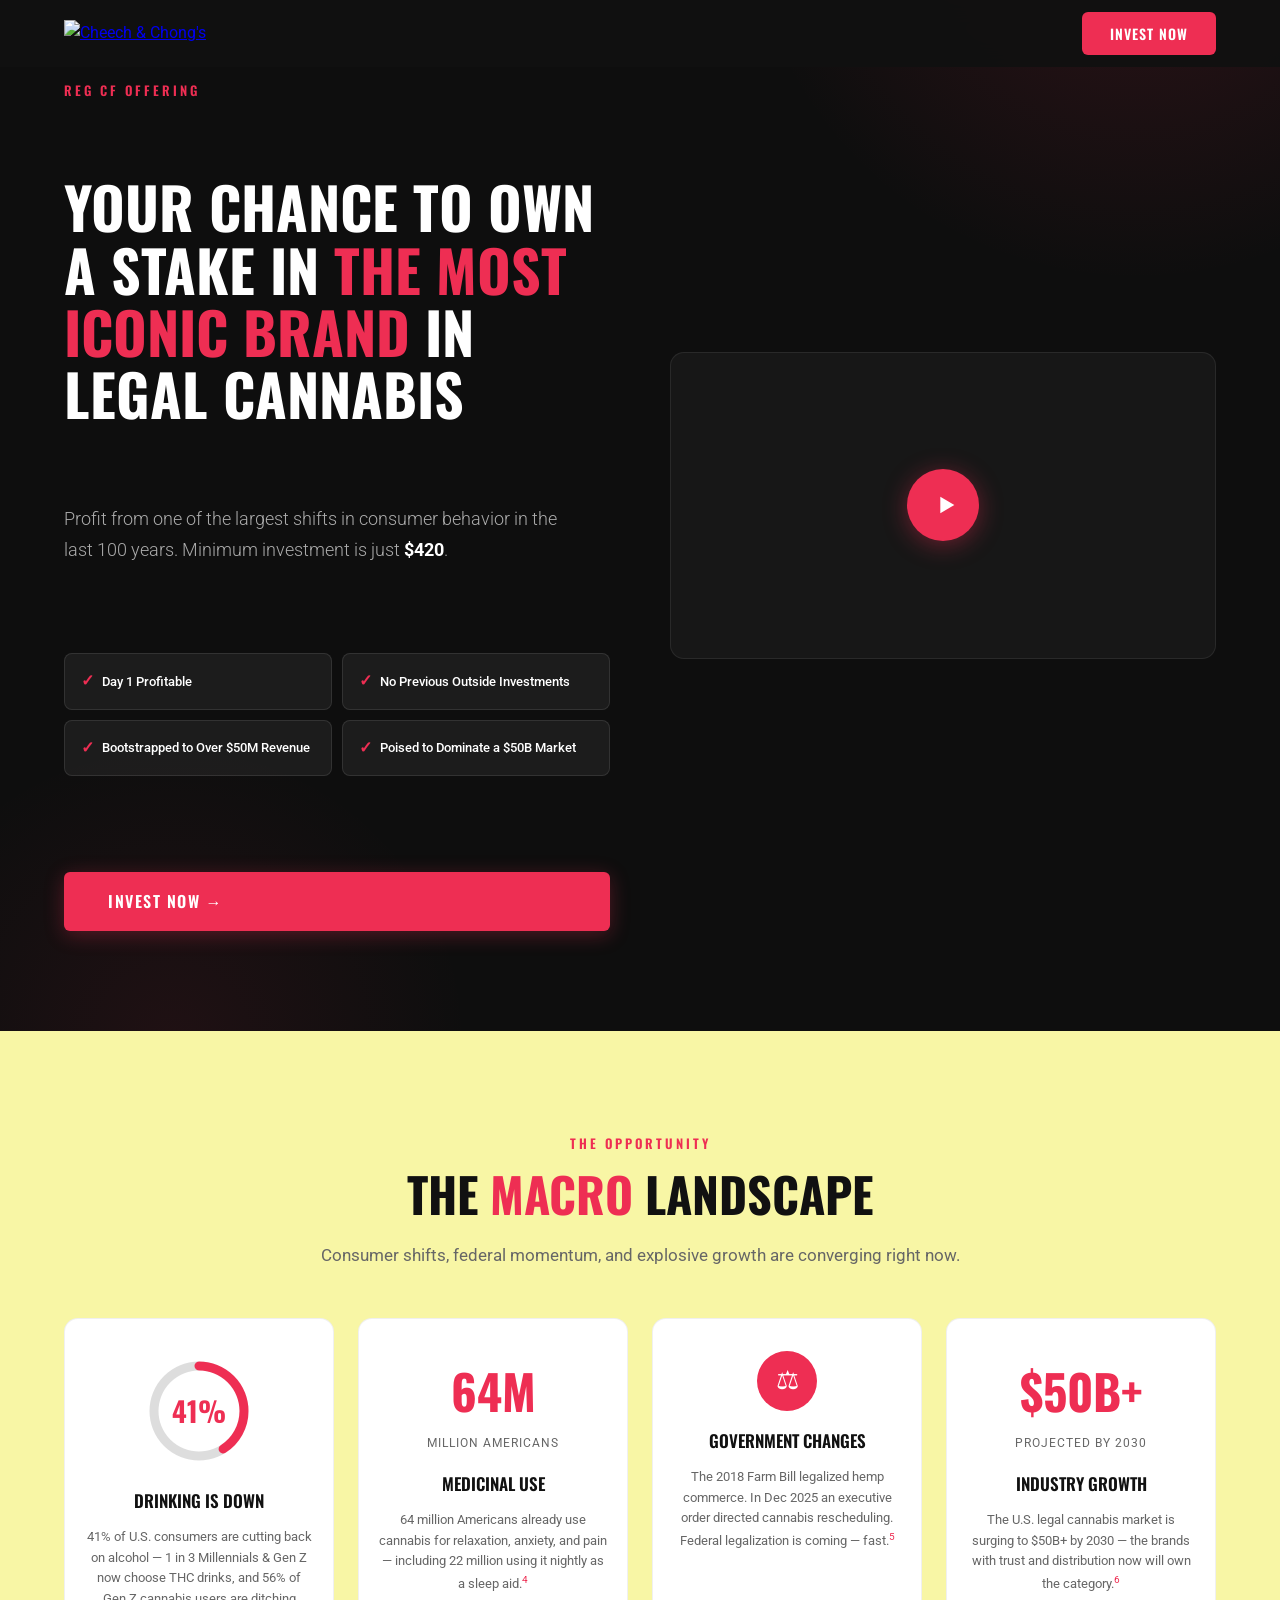
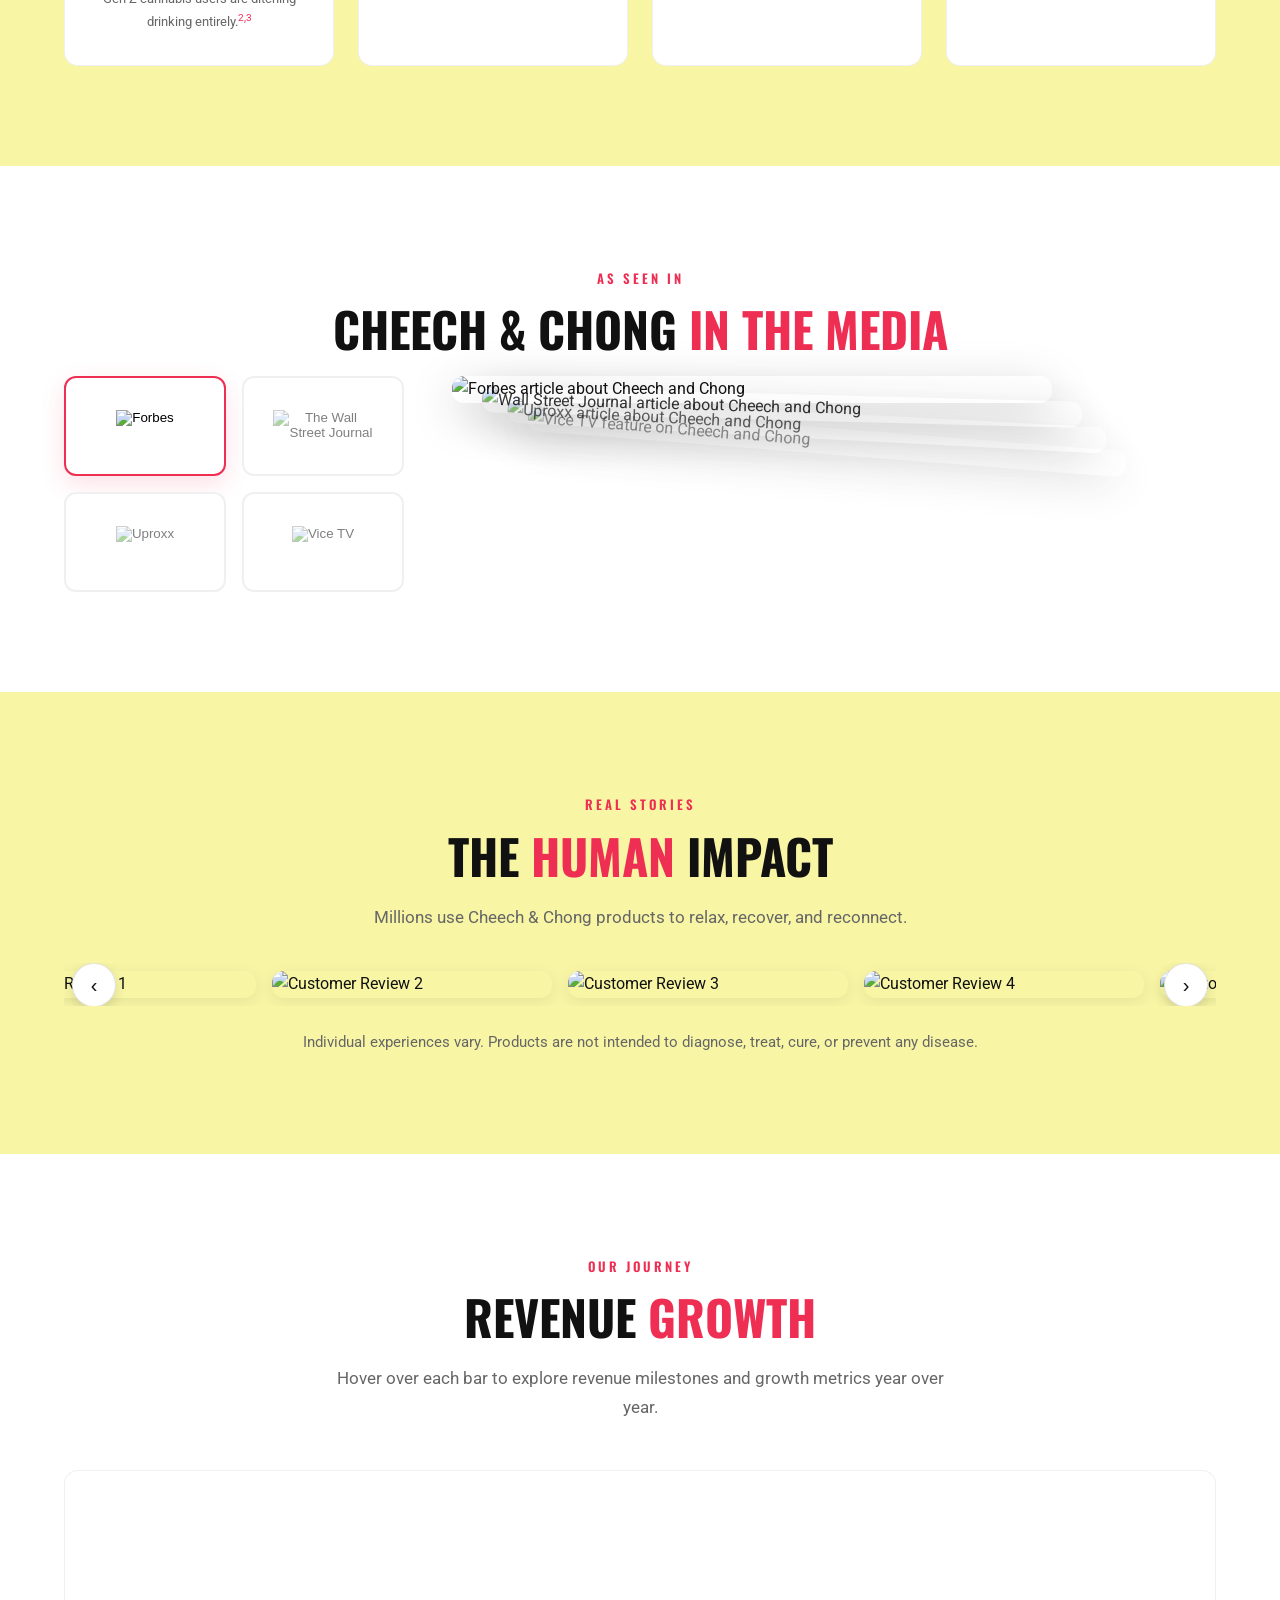
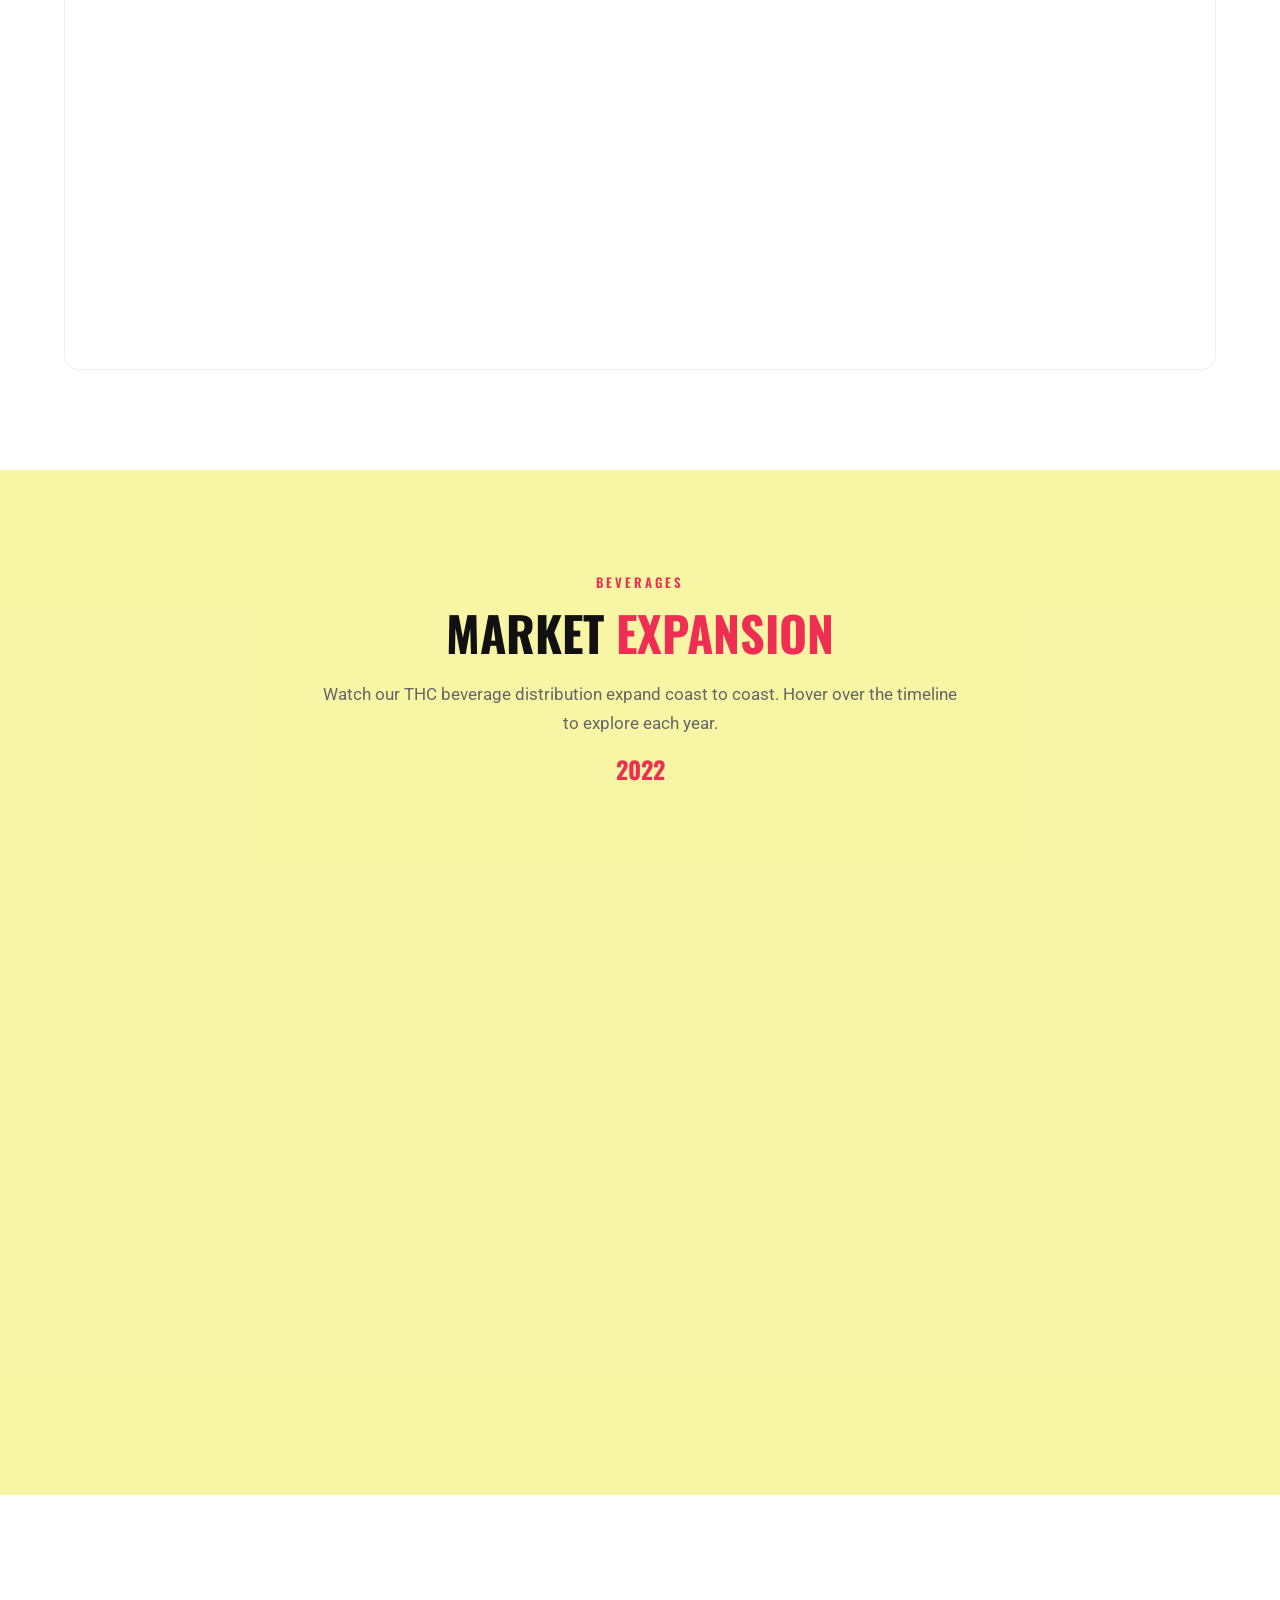
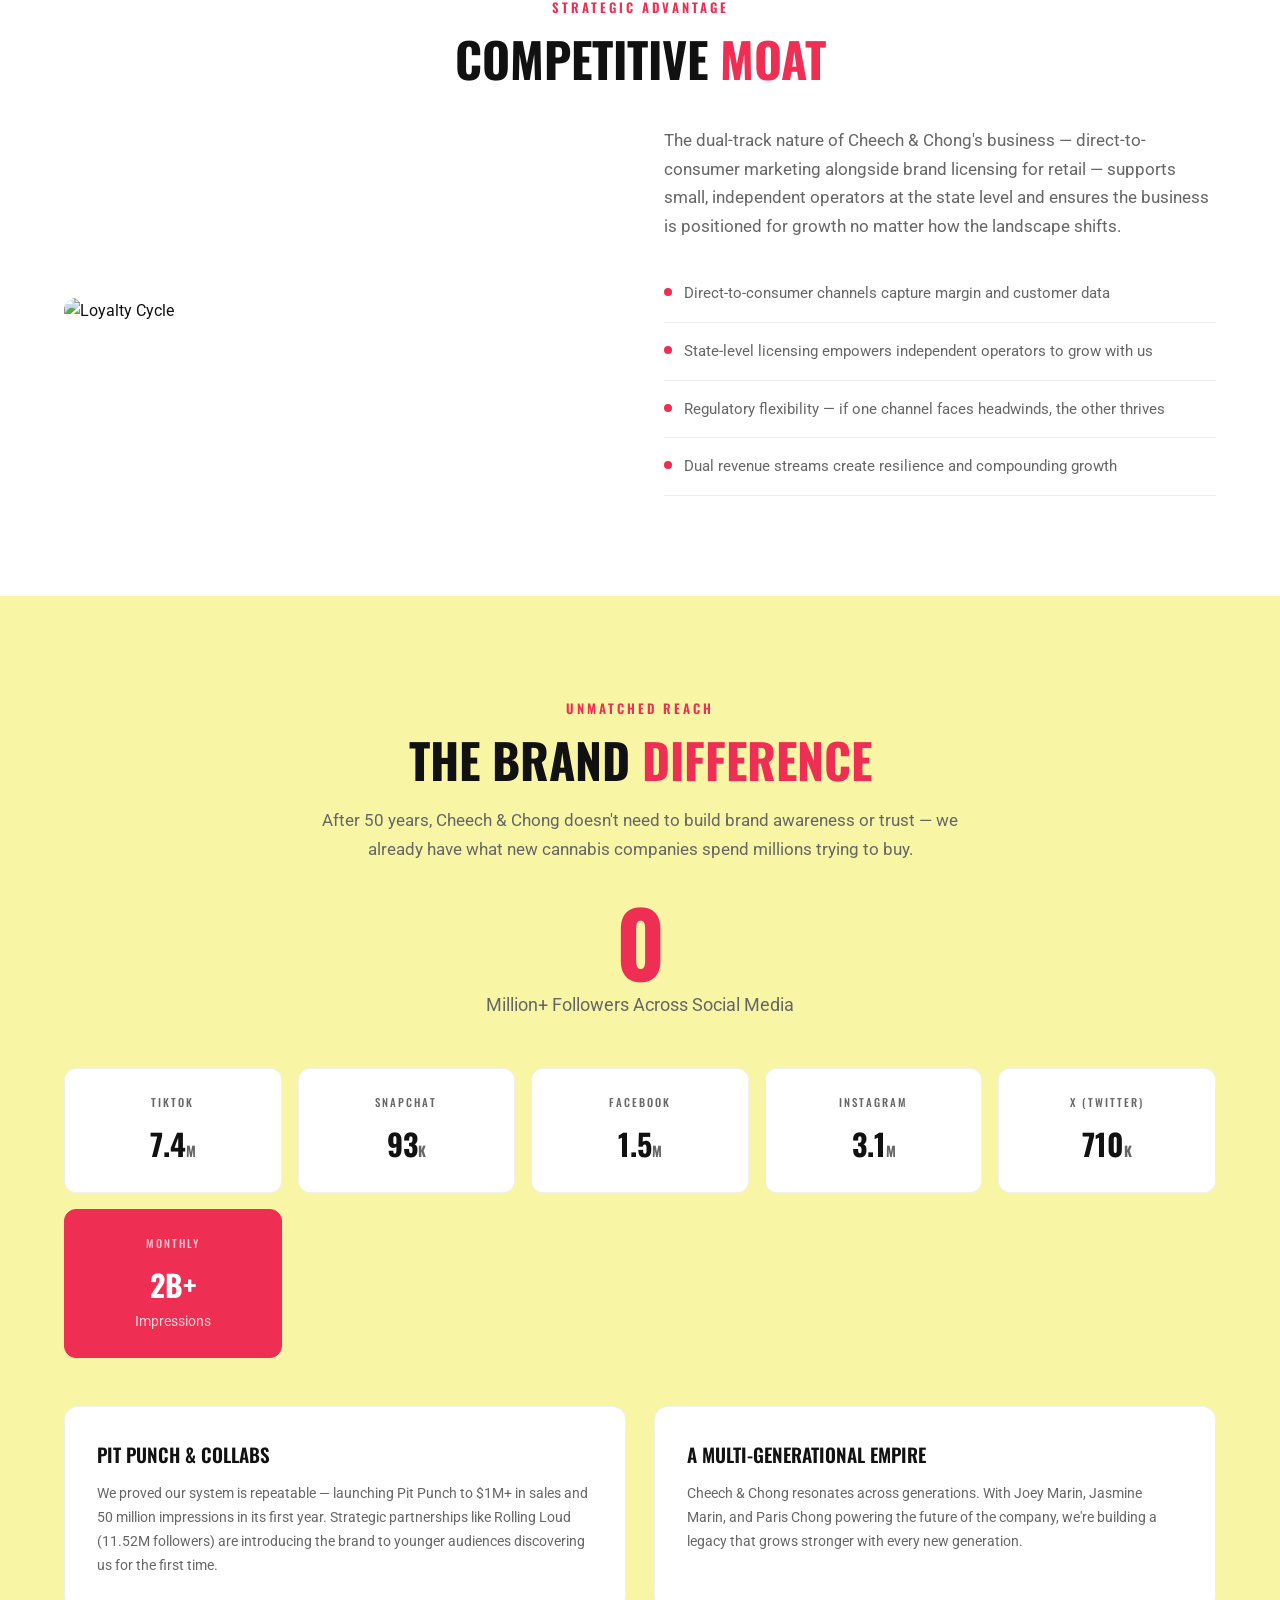
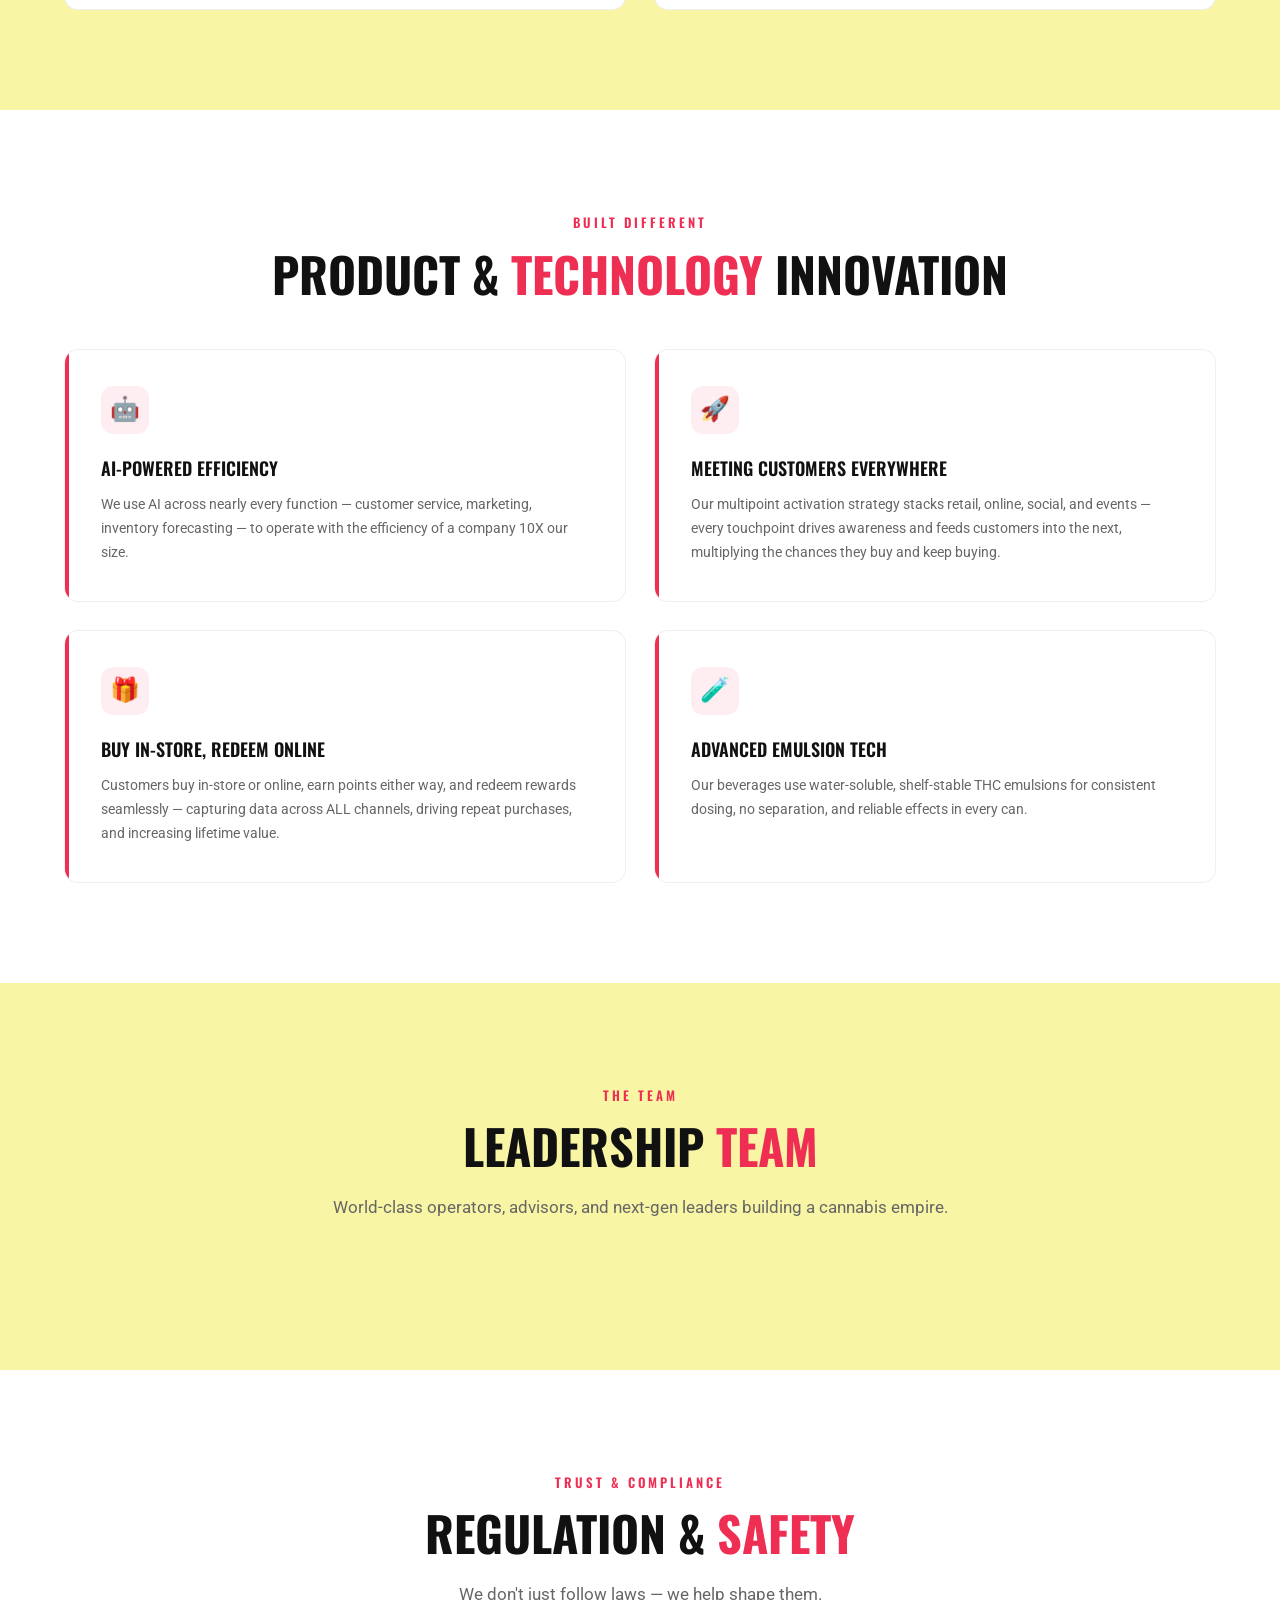
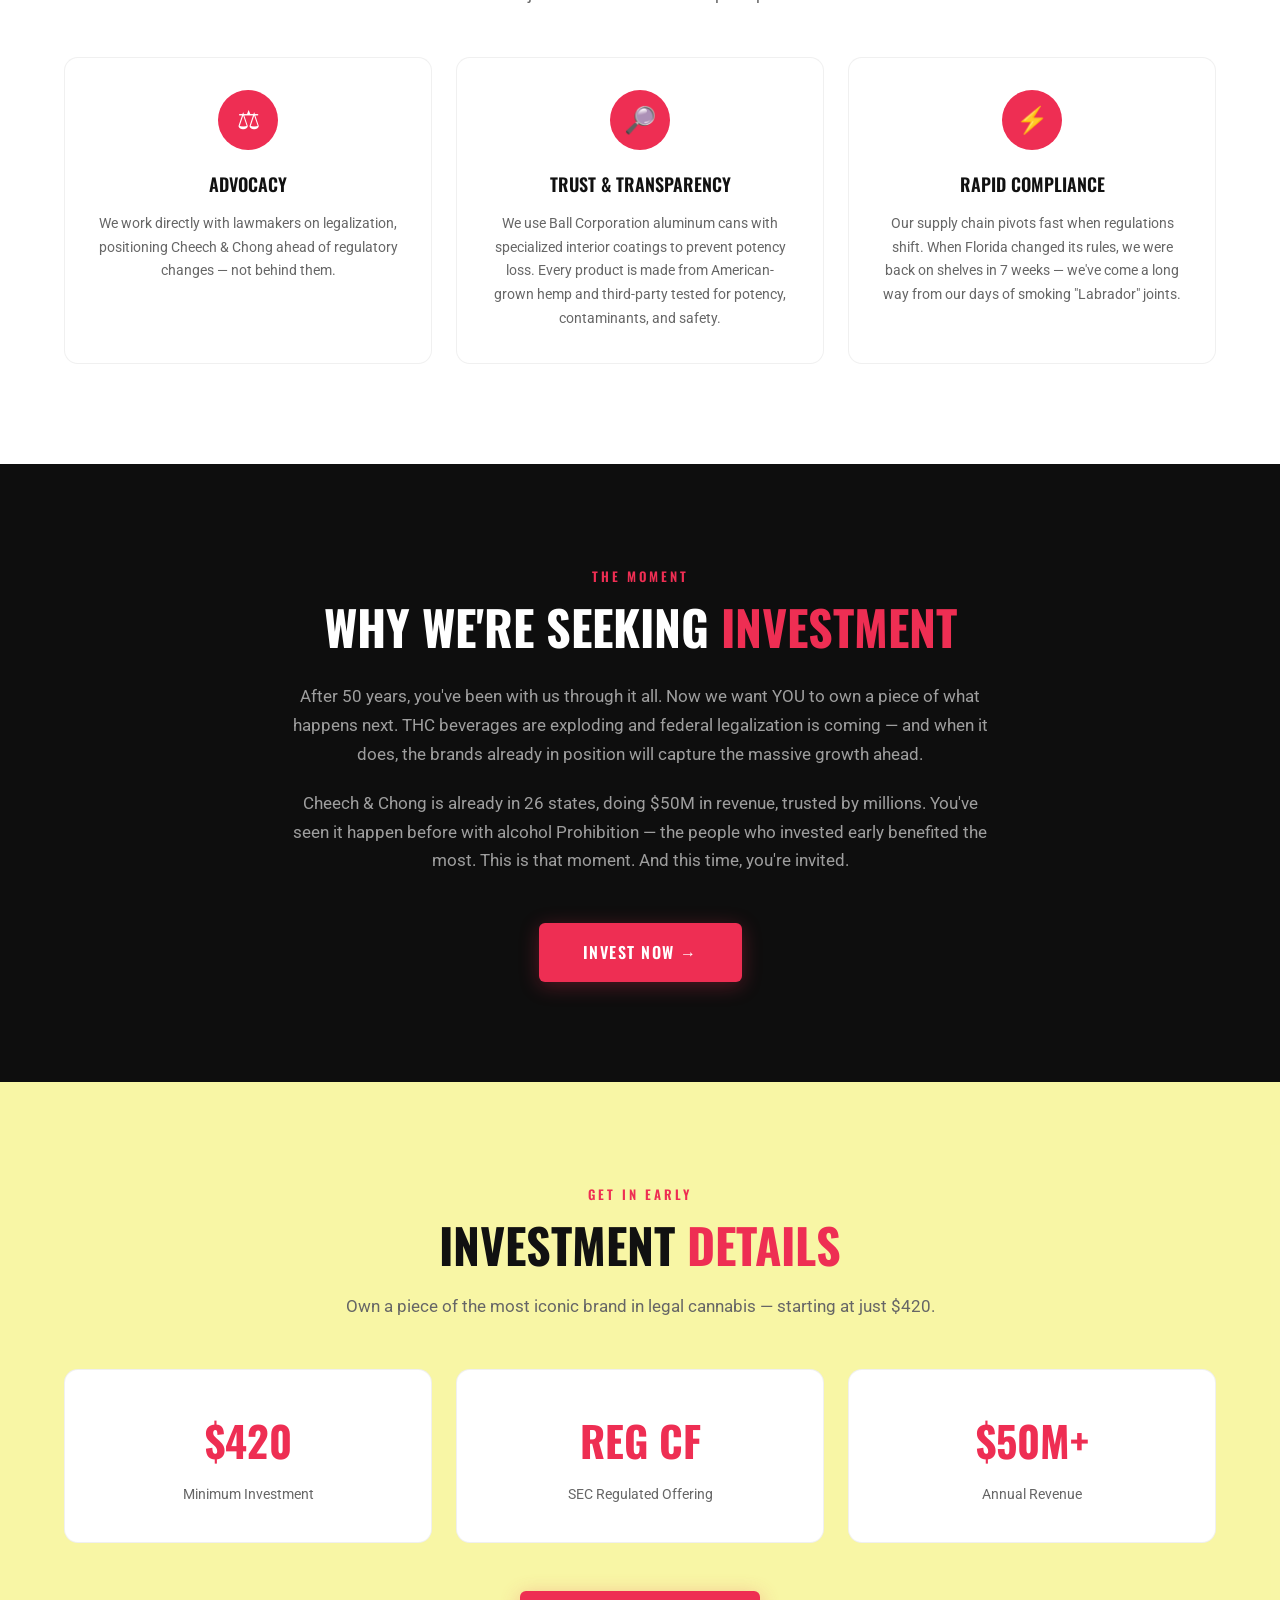
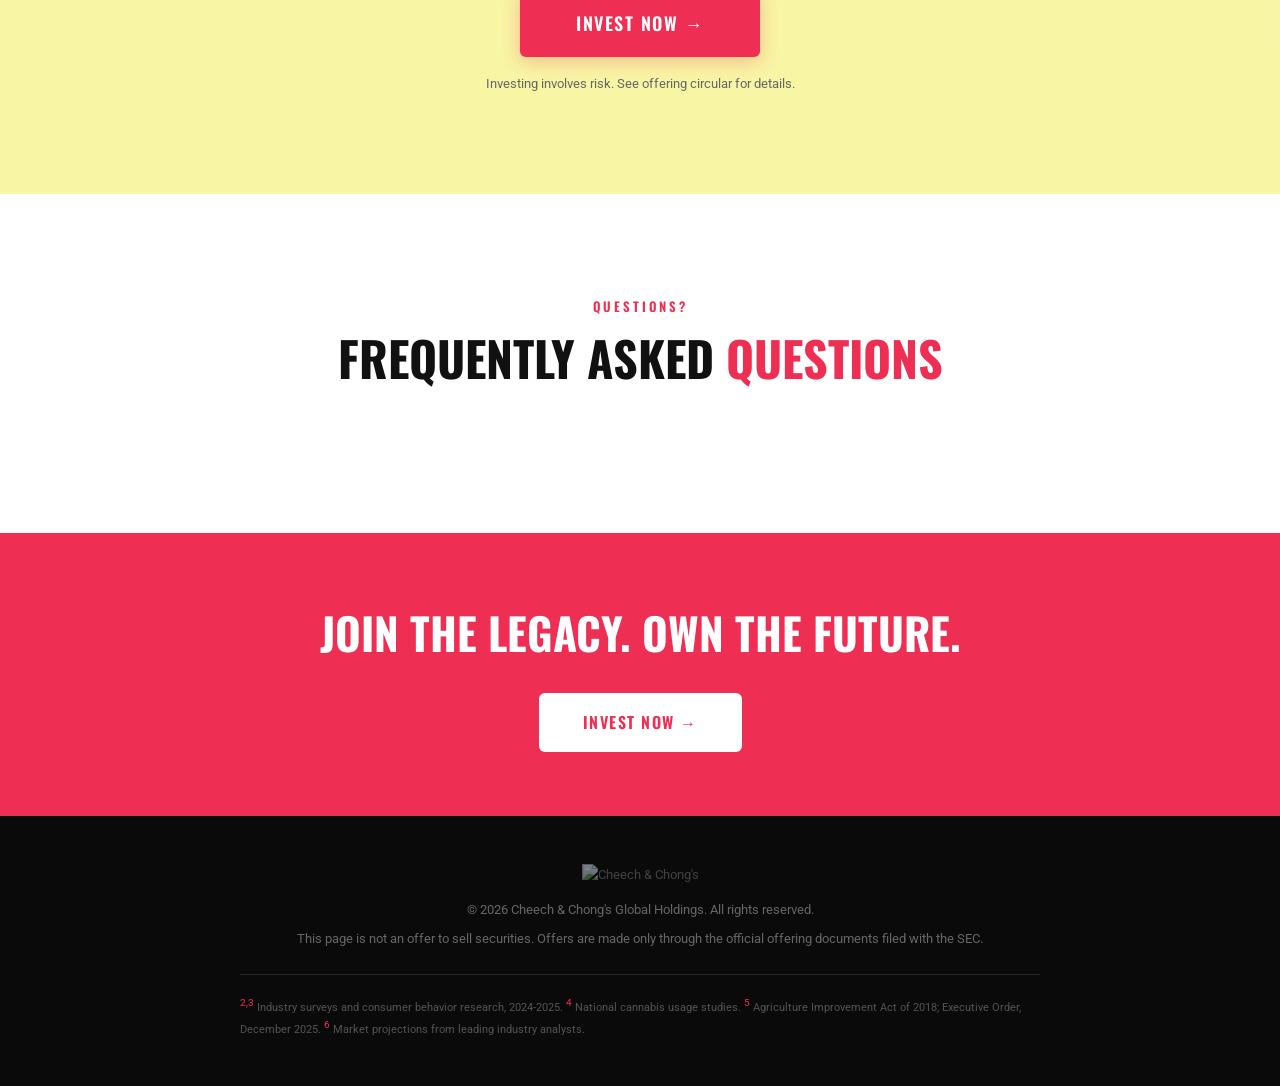
==== index.html @ b639e2ef "Initial Commit" ====
<!DOCTYPE html>
<html lang="en">
<head>
<meta charset="UTF-8">
<meta name="viewport" content="width=device-width, initial-scale=1.0">
<title>Cheech & Chong's Global Holdings — Invest Now</title>
<link href="https://fonts.googleapis.com/css2?family=Oswald:wght@400;500;600;700&family=Roboto:wght@300;400;500;700&display=swap" rel="stylesheet">
<style>
*, *::before, *::after { box-sizing: border-box; margin: 0; padding: 0; }

:root {
  --accent: #ee2e53;
  --accent-dark: #c9223f;
  --accent-light: rgba(238,46,83,.08);
  --black: #111111;
  --white: #ffffff;
  --off-white: #eee82066;
  --gray-300: #cccccc;
  --gray-500: #666666;
  --gray-700: #333333;
  --font-heading: 'Oswald', sans-serif;
  --font-body: 'Roboto', sans-serif;
}

html { scroll-behavior: smooth; }

body {
  font-family: var(--font-body);
  color: var(--black);
  background: var(--white);
  line-height: 1.65;
  -webkit-font-smoothing: antialiased;
  overflow-x: hidden;
}

.container { max-width: 1200px; margin: 0 auto; padding: 0 24px; }

/* ── GLOBAL TEXT RULES ── */
h1, h2, h3, h4, .section-title, .crowd-quote, .brand-hero-stat,
.detail-card .detail-value, .stat-number, .final-cta h2 {
  font-family: var(--font-heading);
  color: var(--black);
}

p, li, blockquote, .faq-answer p {
  font-family: var(--font-body);
  color: var(--gray-500);
}

/* ── NAV ── */
.nav {
  position: fixed; top: 0; left: 0; right: 0; z-index: 1000;
  background: rgba(17,17,17,0.97); backdrop-filter: blur(12px);
  padding: 12px 0; transition: box-shadow .3s;
}
.nav.scrolled { box-shadow: 0 2px 20px rgba(0,0,0,.3); }
.nav .container { display: flex; align-items: center; justify-content: space-between; }
.nav-logo img { height: 38px; }
.nav-cta {
  font-family: var(--font-heading);
  background: var(--accent); color: #fff; padding: 10px 28px; border-radius: 6px;
  text-decoration: none; font-weight: 600; font-size: 14px; letter-spacing: 1px;
  text-transform: uppercase; transition: background .2s, transform .15s;
}
.nav-cta:hover { background: var(--accent-dark); transform: translateY(-1px); }

/* ── SECTIONS BASE ── */
section { padding: 100px 0; position: relative; }
.bg-white { background: var(--white); }
.bg-off-white { background: var(--off-white); }

.section-label {
  display: inline-block; font-family: var(--font-heading); font-size: 13px;
  font-weight: 600; letter-spacing: 3px; text-transform: uppercase;
  color: var(--accent); margin-bottom: 14px;
}
.section-title {
  font-size: clamp(28px, 4vw, 48px); font-weight: 700;
  line-height: 1.1; margin-bottom: 20px; text-transform: uppercase;
}
.section-title .accent { color: var(--accent); }
.section-subtitle {
  font-size: 17px; color: var(--gray-500); line-height: 1.7; max-width: 640px;
}

/* ── BUTTON ── */
.btn-invest {
  display: inline-flex; align-items: center; gap: 10px;
  font-family: var(--font-heading);
  background: var(--accent); color: #fff; padding: 16px 44px; border-radius: 6px;
  font-size: 16px; font-weight: 600; letter-spacing: 1.5px; text-decoration: none;
  transition: all .25s; box-shadow: 0 4px 20px rgba(238,46,83,.3);
  text-transform: uppercase; border: none; cursor: pointer;
}
.btn-invest:hover { background: var(--accent-dark); transform: translateY(-2px); box-shadow: 0 8px 32px rgba(238,46,83,.4); }

/* ══════════ SECTION 1: HERO ══════════ */
.hero {
  min-height: 100vh; display: flex; align-items: center;
  background: #0e0e0e; padding-top: 80px; position: relative; overflow: hidden;
}
.hero-bg-video {
  position: absolute; top: 50%; left: 50%;
  min-width: 100%; min-height: 100%;
  width: auto; height: auto;
  transform: translate(-50%, -50%);
  opacity: 0.4; z-index: 0;
  object-fit: cover;
}
.hero::before {
  content: ''; position: absolute; top: -50%; right: -20%; width: 800px; height: 800px;
  background: radial-gradient(circle, rgba(238,46,83,.15) 0%, transparent 70%);
  border-radius: 50%; z-index: 1;
}
.hero::after {
  content: ''; position: absolute; bottom: -30%; left: -10%; width: 600px; height: 600px;
  background: radial-gradient(circle, rgba(238,46,83,.08) 0%, transparent 70%);
  border-radius: 50%; z-index: 1;
}
.hero .container { position: relative; z-index: 2; }
.hero-content { display: grid; grid-template-columns: 1fr 1fr; gap: 60px; align-items: center; }
.hero-video-wrapper { grid-column: 2; grid-row: 1 / span 5; align-self: center; }
.hero-content h1 {
  font-size: clamp(34px, 4.5vw, 58px); font-weight: 700;
  color: #fff; line-height: 1.08; margin-bottom: 20px; text-transform: uppercase;
}
.hero-content h1 .accent { color: var(--accent); }
.hero-content .subhead {
  font-size: 18px; color: rgba(255,255,255,.65); line-height: 1.7; margin-bottom: 28px; max-width: 520px;
  font-family: var(--font-body); font-weight: 300;
}
.hero-stats {
  display: grid; grid-template-columns: 1fr 1fr; gap: 10px; margin-bottom: 36px;
}
.hero-stat {
  background: rgba(255,255,255,.06); border: 1px solid rgba(255,255,255,.1);
  border-radius: 8px; padding: 14px 16px; display: flex; align-items: center; gap: 8px;
}
.hero-stat .check { color: var(--accent); font-weight: 700; font-size: 16px; }
.hero-stat span { color: #fff; font-size: 13px; font-weight: 500; font-family: var(--font-body); }

.hero-video {
  background: rgba(255,255,255,.04); border: 1px solid rgba(255,255,255,.08);
  border-radius: 14px; overflow: hidden; aspect-ratio: 16/9;
  display: flex; align-items: center; justify-content: center; position: relative; cursor: pointer;
}
.play-btn {
  width: 72px; height: 72px; border-radius: 50%; background: var(--accent);
  display: flex; align-items: center; justify-content: center; z-index: 2;
  box-shadow: 0 4px 24px rgba(238,46,83,.4); transition: transform .2s;
}
.play-btn:hover { transform: scale(1.1); }
.play-btn svg { fill: #fff; width: 28px; margin-left: 4px; }

/* ══════════ SECTION 2: MACRO LANDSCAPE ══════════ */
.macro-section { position: relative; overflow: hidden; background: #EEE82066; }
/* Cheech — anchored far left, bottom-aligned, may crop at bottom */
.macro-section::before {
  content: ''; position: absolute; left: 0; bottom: 0; top: 0;
  width: 38%; z-index: 0; pointer-events: none;
  background: url('Assets/Cheech-Left.png') left top / cover no-repeat;
  opacity: 0.18;
}
/* Chong — anchored far right, top-aligned, crops at bottom */
.macro-section::after {
  content: ''; position: absolute; right: 0; bottom: 0; top: 0;
  width: 38%; z-index: 0; pointer-events: none;
  background: url('Assets/chong-right.png') right top / cover no-repeat;
  opacity: 0.18;
}
/* Li-banner — centered, near top */
.macro-bg-center {
  position: absolute; top: 20px; left: 50%; transform: translateX(-50%);
  width: 30%; z-index: 0; pointer-events: none; opacity: 0.22;
}
.macro-bg-center img { width: 100%; height: auto; display: block; }
.macro-section > .container { position: relative; z-index: 1; }
.macro-grid { display: grid; grid-template-columns: repeat(4, 1fr); gap: 24px; margin-top: 48px; }
.macro-card {
  background: var(--white); border-radius: 14px; padding: 32px 20px; text-align: center;
  border: 1px solid rgba(0,0,0,.06); transition: transform .3s, box-shadow .3s;
}
.macro-card:hover { transform: translateY(-6px); box-shadow: 0 12px 36px rgba(0,0,0,.08); }
.macro-card h3 { font-family: var(--font-heading); font-size: 17px; font-weight: 600; margin-bottom: 12px; color: var(--black); text-transform: uppercase; }
.macro-card p { font-size: 13px; line-height: 1.6; }

/* Donut chart for macro */
.donut-wrap { width: 120px; height: 120px; margin: 0 auto 16px; position: relative; }
.donut-wrap canvas { width: 120px; height: 120px; }
.donut-center {
  position: absolute; inset: 0; display: flex; align-items: center; justify-content: center;
  font-family: var(--font-heading); font-size: 28px; font-weight: 700; color: var(--accent);
}

/* Animated numbers */
.stat-number {
  font-size: 48px; font-weight: 700; color: var(--accent); margin-bottom: 4px;
  text-transform: uppercase;
}
.stat-caption { font-size: 12px; color: var(--gray-500); margin-bottom: 16px; text-transform: uppercase; letter-spacing: 1px; }

.macro-icon-box {
  width: 60px; height: 60px; border-radius: 50%; margin: 0 auto 16px;
  background: var(--accent); display: flex; align-items: center; justify-content: center;
  font-size: 26px; color: #fff;
}

/* ══════════ SECTION 3: IN THE MEDIA ══════════ */
.media-split {
  display: grid; grid-template-columns: 340px 1fr; gap: 48px; align-items: start;
}
.media-buttons {
  display: grid; grid-template-columns: 1fr 1fr; gap: 16px;
}
.media-btn {
  background: var(--white); border-radius: 12px; padding: 28px 20px;
  border: 2px solid rgba(0,0,0,.06); cursor: pointer;
  display: flex; align-items: center; justify-content: center;
  min-height: 100px; transition: all .3s;
}
.media-btn:hover { border-color: rgba(238,46,83,.3); box-shadow: 0 8px 24px rgba(0,0,0,.08); }
.media-btn.active { border-color: var(--accent); box-shadow: 0 8px 24px rgba(238,46,83,.15); }
.media-btn img {
  max-width: 85%; height: 32px; object-fit: contain; opacity: .5; transition: opacity .3s;
}
.media-btn.active img, .media-btn:hover img { opacity: 1; }

/* Screenshot deck */
.media-deck {
  position: relative; width: 100%; min-height: 200px;
  perspective: 1200px;
}
.media-deck-card {
  position: absolute; top: 0; left: 0; width: 92%; max-width: 600px;
  border-radius: 12px; overflow: hidden;
  box-shadow: 0 12px 48px rgba(0,0,0,.18);
  transition: all .5s cubic-bezier(.4,0,.2,1);
  cursor: default;
}
.media-deck-card img {
  width: 100%; height: auto; display: block;
}
/* Stacking positions: card at index 0 is on top */
.media-deck-card[data-pos="0"] { z-index: 4; transform: translate(0, 0) rotate(0deg); opacity: 1; }
.media-deck-card[data-pos="1"] { z-index: 3; transform: translate(30px, 18px) rotate(1.5deg); opacity: .85; }
.media-deck-card[data-pos="2"] { z-index: 2; transform: translate(55px, 36px) rotate(3deg); opacity: .65; }
.media-deck-card[data-pos="3"] { z-index: 1; transform: translate(75px, 52px) rotate(4.5deg); opacity: .45; }

@media (max-width: 991px) {
  .media-split { grid-template-columns: 1fr; }
  .media-deck { order: -1; margin-bottom: 24px; }
  .media-buttons { grid-template-columns: repeat(4, 1fr); }
}
@media (max-width: 600px) {
  .media-buttons { grid-template-columns: 1fr 1fr; }
  .media-deck-card { width: 95%; }
  .media-deck-card[data-pos="1"] { transform: translate(15px, 12px) rotate(1deg); }
  .media-deck-card[data-pos="2"] { transform: translate(28px, 24px) rotate(2deg); }
  .media-deck-card[data-pos="3"] { transform: translate(38px, 34px) rotate(3deg); }
}

/* ══════════ SECTION 4: HUMAN IMPACT (TESTIMONIALS) ══════════ */
/* Reviews carousel */
.reviews-carousel-wrap { position: relative; overflow: hidden; }
.reviews-carousel {
  display: flex; gap: 16px;
  overflow-x: auto; scroll-behavior: smooth;
  -webkit-overflow-scrolling: touch;
  scrollbar-width: none;
  padding: 8px 0;
}
.reviews-carousel::-webkit-scrollbar { display: none; }
.reviews-carousel img {
  flex: 0 0 280px; width: 280px; height: auto;
  border-radius: 12px; object-fit: cover;
  box-shadow: 0 4px 16px rgba(0,0,0,.08);
  transition: transform .3s;
  user-select: none; -webkit-user-drag: none;
}
.reviews-carousel img:hover { transform: scale(1.03); }
.carousel-btn {
  position: absolute; top: 50%; transform: translateY(-50%);
  width: 44px; height: 44px; border-radius: 50%;
  background: var(--white); border: 1px solid rgba(0,0,0,.1);
  box-shadow: 0 4px 12px rgba(0,0,0,.12);
  display: flex; align-items: center; justify-content: center;
  cursor: pointer; z-index: 3; transition: background .2s, box-shadow .2s;
  font-size: 20px; color: var(--black); line-height: 1;
}
.carousel-btn:hover { background: var(--accent); color: #fff; box-shadow: 0 6px 20px rgba(238,46,83,.3); }
.carousel-btn.prev { left: 8px; }
.carousel-btn.next { right: 8px; }
@media (max-width: 768px) {
  .reviews-carousel img { flex: 0 0 240px; width: 240px; }
}

/* ══════════ SECTION 4: WHY CROWDFUNDING ══════════ */
.crowd-split { display: grid; grid-template-columns: 1fr 1fr; gap: 60px; align-items: center; }
.crowd-visual {
  border-radius: 16px; overflow: hidden;
  background: #0e0e0e; padding: 48px; text-align: center;
  min-height: 380px; display: flex; flex-direction: column; align-items: center; justify-content: center;
}
.crowd-visual .side-label {
  font-family: var(--font-heading); font-size: 24px; font-weight: 600;
  color: rgba(255,255,255,.35); text-transform: uppercase; letter-spacing: 4px;
}
.crowd-visual .side-label.you { color: #fff; }
.crowd-visual .vs-text {
  font-family: var(--font-heading); font-size: 90px; font-weight: 700;
  color: var(--accent); margin: 16px 0;
}
.crowd-quote {
  font-size: clamp(22px, 3vw, 34px); font-weight: 700;
  line-height: 1.25; margin-bottom: 20px; text-transform: uppercase;
}
.crowd-quote .accent { color: var(--accent); }

/* ══════════ SECTION 5: REVENUE GROWTH (D3) ══════════ */
#revenue-container {
  width: 100%; height: 500px; position: relative; margin-top: 48px;
  background: var(--white); border-radius: 14px; border: 1px solid rgba(0,0,0,.06);
  overflow: visible;
}
#revenue-container svg text { font-family: var(--font-body); }
.revenue-tooltip {
  position: absolute; background: rgba(17,17,17,0.95); color: #fff;
  padding: 12px 16px; border-radius: 8px; pointer-events: none;
  font-size: 13px; z-index: 100; border: 1px solid rgba(255,255,255,.15);
  box-shadow: 0 8px 32px rgba(0,0,0,.4); backdrop-filter: blur(4px);
  opacity: 0; visibility: hidden; transition: opacity .2s;
  font-family: var(--font-body);
}
.revenue-tooltip.show { opacity: 1; visibility: visible; }

/* ══════════ SECTION 6: DRINKS MAP (D3) ══════════ */
#map-container {
  width: 100%; height: 550px; position: relative; margin-top: 40px;
}
#map-container svg text { font-family: var(--font-body); }
#year-display {
  font-family: var(--font-heading); font-size: 1.5rem; font-weight: 700;
  color: var(--accent); text-transform: uppercase;
}
.map-tooltip {
  position: absolute; background: rgba(17,17,17,0.95); color: #fff;
  padding: 8px 14px; border-radius: 8px; font-size: 13px; font-family: var(--font-body);
  pointer-events: none; z-index: 100;
  box-shadow: 0 4px 16px rgba(0,0,0,.3);
}
.map-tooltip.hidden { opacity: 0; }
.map-counter {
  text-align: center; margin-top: 16px; font-family: var(--font-heading);
  font-size: 20px; font-weight: 600; color: var(--black);
}
.map-counter .num { color: var(--accent); font-size: 32px; font-weight: 700; }

/* ══════════ SECTION 7: COMPETITIVE MOAT ══════════ */
.moat-grid { display: grid; grid-template-columns: 1fr 1fr; gap: 48px; align-items: center; margin-top: 40px; }
.moat-visual { position: relative; }
.moat-visual img { width: 100%; height: auto; border-radius: 12px; }

.moat-features { list-style: none; }
.moat-features li {
  padding: 16px 0; border-bottom: 1px solid rgba(0,0,0,.08);
  font-size: 15px; color: var(--gray-500); display: flex; align-items: flex-start; gap: 12px;
}
.moat-features li .bullet {
  width: 8px; height: 8px; border-radius: 50%; background: var(--accent);
  flex-shrink: 0; margin-top: 7px;
}

/* ══════════ SECTION 8: BRAND DIFFERENCE ══════════ */
#brand { position: relative; overflow: hidden; }
#brand::after {
  content: ''; position: absolute; bottom: 0; right: 0;
  width: 135%; height: 100%;
  background: url('Assets/can-stacker.png') no-repeat bottom right;
  background-size: contain;
  opacity: 0.2;
  pointer-events: none;
  z-index: 0;
}
#brand .container { position: relative; z-index: 1; }
.brand-hero-stat {
  font-size: clamp(56px, 7vw, 96px); font-weight: 700;
  color: var(--accent); text-align: center; margin-bottom: 4px; line-height: 1;
}
.brand-hero-label {
  text-align: center; font-size: 18px; color: var(--gray-500); margin-bottom: 48px;
  font-family: var(--font-body);
}
.social-grid { display: grid; grid-template-columns: repeat(5, 1fr); gap: 16px; margin-bottom: 48px; }
.social-card {
  background: var(--white); border-radius: 12px; padding: 24px 14px; text-align: center;
  border: 1px solid rgba(0,0,0,.06); transition: transform .3s;
}
.social-card:hover { transform: translateY(-4px); }
.social-card .platform {
  font-family: var(--font-heading); font-size: 11px; font-weight: 500;
  text-transform: uppercase; letter-spacing: 2px; color: var(--gray-500); margin-bottom: 8px;
}
.social-card .count { font-family: var(--font-heading); font-size: 30px; font-weight: 700; color: var(--black); }
.social-card .suffix { font-size: 14px; color: var(--gray-500); }
.social-card.highlight {
  background: var(--accent); border-color: var(--accent);
}
.social-card.highlight .platform { color: rgba(255,255,255,.7); }
.social-card.highlight .count { color: #fff; }
.social-card.highlight .suffix { color: rgba(255,255,255,.8); }

.brand-blocks { display: grid; grid-template-columns: 1fr 1fr; gap: 28px; margin-top: 40px; }
.brand-block {
  background: var(--white); border-radius: 14px; padding: 32px;
  border: 1px solid rgba(0,0,0,.06);
}
.brand-block h3 { font-family: var(--font-heading); font-size: 19px; font-weight: 600; margin-bottom: 12px; text-transform: uppercase; }
.brand-block p { font-size: 14px; line-height: 1.7; }

/* ══════════ SECTION 9: INNOVATION ══════════ */
.innovation-grid { display: grid; grid-template-columns: repeat(2, 1fr); gap: 28px; margin-top: 48px; }
.innovation-card {
  background: var(--white); border-radius: 14px; padding: 36px;
  border: 1px solid rgba(0,0,0,.06); transition: transform .3s;
  position: relative; overflow: hidden;
}
.innovation-card:hover { transform: translateY(-4px); box-shadow: 0 8px 28px rgba(0,0,0,.06); }
.innovation-card .accent-bar {
  position: absolute; top: 0; left: 0; width: 4px; height: 100%; background: var(--accent);
}
.innovation-card .card-icon {
  width: 48px; height: 48px; border-radius: 12px;
  background: var(--accent-light); display: flex; align-items: center; justify-content: center;
  font-size: 24px; margin-bottom: 20px;
}
.innovation-card h3 { font-family: var(--font-heading); font-size: 18px; font-weight: 600; margin-bottom: 10px; text-transform: uppercase; }
.innovation-card p { font-size: 14px; line-height: 1.7; }

/* ══════════ SECTION 10: TEAM ══════════ */
.team-grid { display: grid; grid-template-columns: repeat(4, 1fr); gap: 24px; margin-top: 48px; }
.team-card {
  background: var(--white); border-radius: 14px; overflow: hidden;
  border: 1px solid rgba(0,0,0,.06); transition: transform .3s;
}
.team-card:hover { transform: translateY(-5px); box-shadow: 0 8px 28px rgba(0,0,0,.06); }
.team-avatar {
  height: 160px; background: #0e0e0e; display: flex; align-items: center; justify-content: center;
  font-family: var(--font-heading); font-size: 40px; font-weight: 700; color: rgba(255,255,255,.15);
  letter-spacing: 2px; overflow: hidden;
}
.team-avatar img { width: 100%; height: 100%; object-fit: cover; }
.team-info { padding: 20px; }
.team-info h3 { font-family: var(--font-heading); font-size: 16px; font-weight: 600; margin-bottom: 4px; }
.team-info .role { font-family: var(--font-heading); font-size: 11px; font-weight: 500; color: var(--accent); text-transform: uppercase; letter-spacing: 2px; margin-bottom: 10px; }
.team-info p { font-size: 13px; line-height: 1.6; }

/* ══════════ SECTION 11: REGULATION ══════════ */
.reg-cards { display: grid; grid-template-columns: repeat(3, 1fr); gap: 24px; margin-top: 48px; }
.reg-card {
  background: var(--white); border-radius: 14px; padding: 32px; text-align: center;
  border: 1px solid rgba(0,0,0,.06);
}
.reg-card .reg-icon {
  width: 60px; height: 60px; border-radius: 50%; margin: 0 auto 20px;
  background: var(--accent); display: flex; align-items: center; justify-content: center;
  font-size: 26px; color: #fff;
}
.reg-card h3 { font-family: var(--font-heading); font-size: 18px; font-weight: 600; margin-bottom: 12px; text-transform: uppercase; }
.reg-card p { font-size: 14px; line-height: 1.7; }

/* ══════════ SECTION 12: WHY SEEKING INVESTMENT ══════════ */
.dark-section {
  background: #0e0e0e !important; text-align: center;
}
.dark-section .section-title { color: #fff; max-width: 800px; margin-left: auto; margin-right: auto; }
.dark-section .section-subtitle { color: rgba(255,255,255,.6); max-width: 700px; margin: 0 auto; }

/* ══════════ SECTION 13: INVESTMENT DETAILS ══════════ */
.details-grid { display: grid; grid-template-columns: repeat(3, 1fr); gap: 24px; margin-top: 48px; }
.detail-card {
  background: var(--white); border-radius: 14px; padding: 36px; text-align: center;
  border: 1px solid rgba(0,0,0,.06);
}
.detail-card .detail-value {
  font-size: 42px; font-weight: 700; color: var(--accent); margin-bottom: 8px;
  text-transform: uppercase;
}
.detail-card .detail-label { font-size: 14px; color: var(--gray-500); }

/* ══════════ SECTION 14: FAQs ══════════ */
.faq-list { max-width: 800px; margin: 48px auto 0; }
.faq-item { border-bottom: 1px solid rgba(0,0,0,.08); }
.faq-question {
  font-family: var(--font-heading); width: 100%; padding: 22px 0; font-size: 17px; font-weight: 500;
  text-align: left; background: none; border: none; cursor: pointer;
  display: flex; justify-content: space-between; align-items: center;
  color: var(--black); transition: color .2s; text-transform: uppercase; letter-spacing: .5px;
}
.faq-question:hover { color: var(--accent); }
.faq-question .arrow { transition: transform .3s; font-size: 18px; color: var(--accent); }
.faq-item.open .faq-question .arrow { transform: rotate(180deg); }
.faq-answer { max-height: 0; overflow: hidden; transition: max-height .4s ease; }
.faq-item.open .faq-answer { max-height: 300px; padding-bottom: 20px; }
.faq-answer p { font-size: 15px; line-height: 1.7; }

/* ══════════ FINAL CTA ══════════ */
.final-cta { background: var(--accent); padding: 64px 0; text-align: center; }
.final-cta h2 {
  font-size: clamp(26px, 3.5vw, 44px); font-weight: 700; color: #fff;
  margin-bottom: 24px; text-transform: uppercase;
}
.btn-invest-alt {
  font-family: var(--font-heading); display: inline-flex; align-items: center; gap: 10px;
  background: #fff; color: var(--accent); padding: 16px 44px; border-radius: 6px;
  font-size: 16px; font-weight: 600; letter-spacing: 1.5px; text-decoration: none;
  transition: all .25s; text-transform: uppercase;
}
.btn-invest-alt:hover { background: var(--off-white); transform: translateY(-2px); }

/* ══════════ FOOTER ══════════ */
.footer {
  background: #0a0a0a; color: rgba(255,255,255,.45); padding: 48px 0; text-align: center;
  font-size: 13px; font-family: var(--font-body);
}
.footer-logo { height: 30px; margin-bottom: 14px; opacity: .5; }
.footnotes { margin-top: 24px; padding-top: 20px; border-top: 1px solid rgba(255,255,255,.1); }
.footnotes p { font-size: 11px; color: rgba(255,255,255,.3); }
sup { font-size: 10px; color: var(--accent); }

/* ══════════ ANIMATIONS ══════════ */
@keyframes fadeUp {
  from { opacity: 0; transform: translateY(20px); }
  to { opacity: 1; transform: translateY(0); }
}
.reveal { opacity: 0; transform: translateY(28px); transition: all .7s cubic-bezier(.22,1,.36,1); }
.reveal.visible { opacity: 1; transform: translateY(0); }

/* ══════════ RESPONSIVE ══════════ */
@media (max-width: 1024px) {
  .hero-content { grid-template-columns: 1fr; text-align: center; }
  .hero-video-wrapper { grid-column: auto; grid-row: auto; }
  .hero-content .subhead { margin-left: auto; margin-right: auto; }
  .hero-stats { max-width: 500px; margin-left: auto; margin-right: auto; }
  .macro-grid { grid-template-columns: 1fr 1fr; }
  .macro-section::before { width: 25%; top: 40px; bottom: 0; background-size: contain; background-position: left top; }
  .macro-section::after { width: 25%; top: 40px; bottom: 0; background-size: contain; background-position: right top; }
  .macro-bg-center { width: 40%; }
  .team-grid { grid-template-columns: repeat(2, 1fr); }
  .social-grid { grid-template-columns: repeat(3, 1fr); }
}
@media (max-width: 768px) {
  section { padding: 64px 0; }
  .macro-grid, .brand-blocks, .innovation-grid, .moat-grid, .crowd-split { grid-template-columns: 1fr; }
  .testimonial-grid { grid-template-columns: 1fr; }
  .media-grid { grid-template-columns: 1fr 1fr; }
  .details-grid, .reg-cards { grid-template-columns: 1fr; }
  .social-grid { grid-template-columns: 1fr 1fr; }
  .team-grid { grid-template-columns: 1fr; }
  #brand::after { width: 100%; background-position: top right; }
  /* Reduce map section whitespace on mobile */
  #drinks { padding: 40px 0 32px; }
  #drinks .container { padding: 0 6px; }
  #map-container { height: 300px; margin-top: 20px; width: calc(100% + 12px); margin-left: -6px; }
  .map-counter { margin-top: 8px; font-size: 17px; }
  .map-counter .num { font-size: 26px; }
  #year-display { font-size: 1.2rem; }
  #drinks .section-subtitle { font-size: 14px; margin-bottom: 0; }
}
</style>
</head>
<body>

<!-- ═══ NAV ═══ --><nav class="nav" id="nav">
  <div class="container">
    <a href="#" class="nav-logo"><img src="https://cheechandchong.com/cdn/shop/files/logo.png" alt="Cheech & Chong's"></a>
    <a href="#invest" class="nav-cta">Invest Now</a>
  </div>
</nav>


<!-- ═══ SECTION 1: HERO ═══ -->
<section class="hero" id="hero">
  <video class="hero-bg-video" autoplay muted loop playsinline>
    <source src="Assets/Trailer-BG.mp4" type="video/mp4">
  </video>
  <div class="container">
    <div class="hero-content">
      <div class="section-label">Reg CF Offering</div>
      <h1>Your Chance to Own a Stake in <span class="accent">The Most Iconic Brand</span> in Legal Cannabis</h1>
      <p class="subhead">Profit from one of the largest shifts in consumer behavior in the last 100 years. Minimum investment is just <strong style="color:#fff;">$420</strong>.</p>
      <div class="hero-stats">
        <div class="hero-stat"><span class="check">&#10003;</span><span>Day 1 Profitable</span></div>
        <div class="hero-stat"><span class="check">&#10003;</span><span>No Previous Outside Investments</span></div>
        <div class="hero-stat"><span class="check">&#10003;</span><span>Bootstrapped to Over $50M Revenue</span></div>
        <div class="hero-stat"><span class="check">&#10003;</span><span>Poised to Dominate a $50B Market</span></div>
      </div>
      <div class="hero-video-wrapper">
        <div class="hero-video" id="heroVideo">
          <div class="play-btn">
            <svg viewBox="0 0 24 24"><polygon points="8,5 20,12 8,19"/></svg>
          </div>
        </div>
      </div>
      <a href="#invest" class="btn-invest">Invest Now &rarr;</a>
    </div>
  </div>
</section>

<!-- ═══ SECTION 2: MACRO LANDSCAPE ═══ -->
<section class="macro-section" id="macro">
  <div class="macro-bg-center"><img src="Assets/Li-banner.png" alt=""></div>
  <div class="container">
    <div style="text-align:center;">
      <div class="section-label">The Opportunity</div>
      <div class="section-title">The <span class="accent">Macro</span> Landscape</div>
      <p class="section-subtitle" style="margin:0 auto;">Consumer shifts, federal momentum, and explosive growth are converging right now.</p>
    </div>
    <div class="macro-grid">
      <!-- Card 1: Donut -->
      <div class="macro-card reveal" id="macroCard1">
        <div class="donut-wrap">
          <canvas id="donutDrinking" width="240" height="240"></canvas>
          <div class="donut-center"><span id="donutLabel">0</span>%</div>
        </div>
        <h3>Drinking Is Down</h3>
        <p>41% of U.S. consumers are cutting back on alcohol — 1 in 3 Millennials &amp; Gen Z now choose THC drinks, and 56% of Gen Z cannabis users are ditching drinking entirely.<sup>2,3</sup></p>
      </div>
      <!-- Card 2: Counter -->
      <div class="macro-card reveal" id="macroCard2">
        <div class="stat-number" id="counterMedicinal">0</div>
        <div class="stat-caption">Million Americans</div>
        <h3>Medicinal Use</h3>
        <p>64 million Americans already use cannabis for relaxation, anxiety, and pain — including 22 million using it nightly as a sleep aid.<sup>4</sup></p>
      </div>
      <!-- Card 3: Icon -->
      <div class="macro-card reveal">
        <div class="macro-icon-box">&#9878;</div>
        <h3>Government Changes</h3>
        <p>The 2018 Farm Bill legalized hemp commerce. In Dec 2025 an executive order directed cannabis rescheduling. Federal legalization is coming — fast.<sup>5</sup></p>
      </div>
      <!-- Card 4: Counter -->
      <div class="macro-card reveal" id="macroCard4">
        <div class="stat-number" id="counterGrowth">$0</div>
        <div class="stat-caption">Projected by 2030</div>
        <h3>Industry Growth</h3>
        <p>The U.S. legal cannabis market is surging to $50B+ by 2030 — the brands with trust and distribution now will own the category.<sup>6</sup></p>
      </div>
    </div>
  </div>
</section>

<!-- ═══ SECTION 3: IN THE MEDIA ═══ -->
<section class="bg-white" id="media" style="overflow:hidden;">
  <div class="container">
    <div style="text-align:center;">
      <div class="section-label">As Seen In</div>
      <div class="section-title">Cheech &amp; Chong <span class="accent">in the Media</span></div>
    </div>
    <div class="media-split reveal">
      <div class="media-buttons">
        <button class="media-btn active" data-outlet="forbes">
          <img src="Assets/Forbes_logo.svg" alt="Forbes">
        </button>
        <button class="media-btn" data-outlet="wsj">
          <img src="Assets/The_Wall_Street_Journal_Logo.svg" alt="The Wall Street Journal">
        </button>
        <button class="media-btn" data-outlet="uproxx">
          <img src="Assets/Uproxx.svg" alt="Uproxx">
        </button>
        <button class="media-btn" data-outlet="vice">
          <img src="Assets/Vice_TV_logo.svg" alt="Vice TV">
        </button>
      </div>
      <div class="media-deck" id="mediaDeck">
        <div class="media-deck-card" data-outlet="forbes" data-pos="0">
          <img src="Assets/ForbesScreenshot.png" alt="Forbes article about Cheech and Chong">
        </div>
        <div class="media-deck-card" data-outlet="wsj" data-pos="1">
          <img src="Assets/WSJScreenshot.png" alt="Wall Street Journal article about Cheech and Chong">
        </div>
        <div class="media-deck-card" data-outlet="uproxx" data-pos="2">
          <img src="Assets/UproxxScreenshot.png" alt="Uproxx article about Cheech and Chong">
        </div>
        <div class="media-deck-card" data-outlet="vice" data-pos="3">
          <img src="Assets/ViceScreenshot.png" alt="Vice TV feature on Cheech and Chong">
        </div>
      </div>
    </div>
  </div>
</section>

<!-- ═══ SECTION 4: HUMAN IMPACT ═══ -->
<section class="bg-off-white" id="impact">
  <div class="container">
    <div style="text-align:center;">
      <div class="section-label">Real Stories</div>
      <div class="section-title">The <span class="accent">Human</span> Impact</div>
      <p class="section-subtitle" style="margin:0 auto 32px;">Millions use Cheech &amp; Chong products to relax, recover, and reconnect.</p>
    </div>
    <div class="reviews-carousel-wrap">
      <button class="carousel-btn prev" aria-label="Previous">&#8249;</button>
      <div class="reviews-carousel" id="reviewsCarousel">
        <img src="Assets/REVIEWS.io Social Proof Image (1).jpg" alt="Customer Review 1" loading="lazy">
        <img src="Assets/REVIEWS.io Social Proof Image (2).jpg" alt="Customer Review 2" loading="lazy">
        <img src="Assets/REVIEWS.io Social Proof Image (3).jpg" alt="Customer Review 3" loading="lazy">
        <img src="Assets/REVIEWS.io Social Proof Image (4).jpg" alt="Customer Review 4" loading="lazy">
        <img src="Assets/REVIEWS.io Social Proof Image (5).jpg" alt="Customer Review 5" loading="lazy">
        <img src="Assets/REVIEWS.io Social Proof Image (6).jpg" alt="Customer Review 6" loading="lazy">
        <img src="Assets/REVIEWS.io Social Proof Image (7).jpg" alt="Customer Review 7" loading="lazy">
        <img src="Assets/REVIEWS.io Social Proof Image (8).jpg" alt="Customer Review 8" loading="lazy">
        <img src="Assets/REVIEWS.io Social Proof Image (9).jpg" alt="Customer Review 9" loading="lazy">
        <img src="Assets/REVIEWS.io Social Proof Image (10).jpg" alt="Customer Review 10" loading="lazy">
        <img src="Assets/REVIEWS.io Social Proof Image (11).jpg" alt="Customer Review 11" loading="lazy">
        <img src="Assets/REVIEWS.io Social Proof Image (12).jpg" alt="Customer Review 12" loading="lazy">
      </div>
      <button class="carousel-btn next" aria-label="Next">&#8250;</button>
    </div>
    <p style="text-align:center;margin-top:24px;font-family:var(--font-body);font-size:15px;color:var(--gray-500);line-height:1.6;">Individual experiences vary. Products are not intended to diagnose, treat, cure, or prevent any disease.</p>
  </div>
</section>

<!-- Section 4 (Wall Street vs. You) removed — replaced by Human Impact testimonials above -->

<!-- ═══ SECTION 5: BRAND GROWTH (D3 Revenue Chart) ═══ -->
<section class="bg-white" id="growth">
  <div class="container">
    <div style="text-align:center;">
     <div class="section-label">Our Journey</div>
      <div class="section-title">Revenue <span class="accent">Growth</span></div>
  <p class="section-subtitle" style="margin:0 auto;">Hover over each bar to explore revenue milestones and growth metrics year over year.</p>
    </div>
    <div id="revenue-container" class="reveal"></div>
    <div class="revenue-tooltip" id="revenueTooltip"></div>
  </div>
</section>

<!-- ═══ SECTION 6: DRINKS MAP (D3 Animated Map) ═══ -->
<section class="bg-off-white" id="drinks" style="background-image:url('Assets/lift-off.png'); background-size:cover; background-position:center;">
  <div class="container">
    <div style="text-align:center;">
      <div class="section-label">Beverages</div>
      <div class="section-title">Market <span class="accent">Expansion</span></div>
      <p class="section-subtitle" style="margin:0 auto;">Watch our THC beverage distribution expand coast to coast. Hover over the timeline to explore each year.</p>
      <div id="year-display" style="margin-top:12px;">2022</div>
    </div>
    <div id="map-container" class="reveal"></div>
    <div class="map-counter" id="mapCounter"></div>
    <div class="map-tooltip hidden" id="mapTooltipD3"></div>
  </div>
</section>

<!-- ═══ SECTION 7: COMPETITIVE MOAT ═══ -->
<section class="bg-white" id="moat">
  <div class="container">
    <div style="text-align:center;">
      <div class="section-label">Strategic Advantage</div>
      <div class="section-title">Competitive <span class="accent">Moat</span></div>
    </div>
    <div class="moat-grid">
      <div class="moat-visual reveal">
        <img src="Assets/loyalty-cycle.jpg" alt="Loyalty Cycle" style="width:100%;height:auto;border-radius:12px;">
      </div>
      <div class="reveal">
        <p class="section-subtitle" style="max-width:100%;margin-bottom:24px;">The dual-track nature of Cheech &amp; Chong's business — direct-to-consumer marketing alongside brand licensing for retail — supports small, independent operators at the state level and ensures the business is positioned for growth no matter how the landscape shifts.</p>
        <ul class="moat-features">
          <li><span class="bullet"></span>Direct-to-consumer channels capture margin and customer data</li>
          <li><span class="bullet"></span>State-level licensing empowers independent operators to grow with us</li>
          <li><span class="bullet"></span>Regulatory flexibility — if one channel faces headwinds, the other thrives</li>
          <li><span class="bullet"></span>Dual revenue streams create resilience and compounding growth</li>
        </ul>
      </div>
    </div>
  </div>
</section>

<!-- ═══ SECTION 8: BRAND DIFFERENCE ═══ -->
<section class="bg-off-white" id="brand">
  <div class="container">
    <div style="text-align:center;">
      <div class="section-label">Unmatched Reach</div>
      <div class="section-title">The Brand <span class="accent">Difference</span></div>
      <p class="section-subtitle" style="margin:0 auto 32px;">After 50 years, Cheech &amp; Chong doesn't need to build brand awareness or trust — we already have what new cannabis companies spend millions trying to buy.</p>
    </div>
    <div class="brand-hero-stat reveal" id="followerCount">0</div>
    <div class="brand-hero-label">Million+ Followers Across Social Media</div>
    <div class="social-grid reveal">
      <div class="social-card">
        <div class="platform">TikTok</div>
        <div class="count">7.4<span class="suffix">M</span></div>
      </div>
      <div class="social-card">
        <div class="platform">Snapchat</div>
        <div class="count">93<span class="suffix">K</span></div>
      </div>
      <div class="social-card">
        <div class="platform">Facebook</div>
        <div class="count">1.5<span class="suffix">M</span></div>
      </div>
      <div class="social-card">
        <div class="platform">Instagram</div>
        <div class="count">3.1<span class="suffix">M</span></div>
      </div>
      <div class="social-card">
        <div class="platform">X (Twitter)</div>
        <div class="count">710<span class="suffix">K</span></div>
      </div>
      <div class="social-card highlight">
        <div class="platform">Monthly</div>
        <div class="count">2B+</div>
        <div class="suffix">Impressions</div>
      </div>
    </div>
    <div class="brand-blocks">
      <div class="brand-block reveal">
        <h3>Pit Punch &amp; Collabs</h3>
        <p>We proved our system is repeatable — launching Pit Punch to $1M+ in sales and 50 million impressions in its first year. Strategic partnerships like Rolling Loud (11.52M followers) are introducing the brand to younger audiences discovering us for the first time.</p>
      </div>
      <div class="brand-block reveal">
        <h3>A Multi-Generational Empire</h3>
        <p>Cheech &amp; Chong resonates across generations. With Joey Marin, Jasmine Marin, and Paris Chong powering the future of the company, we're building a legacy that grows stronger with every new generation.</p>
      </div>
    </div>
  </div>
</section>

<!-- ═══ SECTION 9: PRODUCT & TECH INNOVATION ═══ -->
<section class="bg-white" id="innovation">
  <div class="container">
    <div style="text-align:center;">
      <div class="section-label">Built Different</div>
      <div class="section-title">Product &amp; <span class="accent">Technology</span> Innovation</div>
    </div>
    <div class="innovation-grid">
      <div class="innovation-card reveal">
        <div class="accent-bar"></div>
        <div class="card-icon">&#129302;</div>
        <h3>AI-Powered Efficiency</h3>
        <p>We use AI across nearly every function — customer service, marketing, inventory forecasting — to operate with the efficiency of a company 10X our size.</p>
      </div>
      <div class="innovation-card reveal">
        <div class="accent-bar"></div>
        <div class="card-icon">&#128640;</div>
        <h3>Meeting Customers Everywhere</h3>
        <p>Our multipoint activation strategy stacks retail, online, social, and events — every touchpoint drives awareness and feeds customers into the next, multiplying the chances they buy and keep buying.</p>
      </div>
      <div class="innovation-card reveal">
        <div class="accent-bar"></div>
        <div class="card-icon">&#127873;</div>
        <h3>Buy In-Store, Redeem Online</h3>
        <p>Customers buy in-store or online, earn points either way, and redeem rewards seamlessly — capturing data across ALL channels, driving repeat purchases, and increasing lifetime value.</p>
      </div>
      <div class="innovation-card reveal">
        <div class="accent-bar"></div>
        <div class="card-icon">&#129514;</div>
        <h3>Advanced Emulsion Tech</h3>
        <p>Our beverages use water-soluble, shelf-stable THC emulsions for consistent dosing, no separation, and reliable effects in every can.</p>
      </div>
    </div>
  </div>
</section>

<!-- ═══ SECTION 10: LEADERSHIP TEAM ═══ -->
<section class="bg-off-white" id="team" style="background-image:url('Assets/Team-Pic-BW.png'); background-size:cover; background-position:center;">
  <div class="container">
    <div style="text-align:center;">
      <div class="section-label">The Team</div>
      <div class="section-title">Leadership <span class="accent">Team</span></div>
      <p class="section-subtitle" style="margin:0 auto;">World-class operators, advisors, and next-gen leaders building a cannabis empire.</p>
    </div>
    <div class="team-grid" id="teamGrid"></div>
  </div>
</section>

<!-- ═══ SECTION 11: REGULATION & SAFETY ═══ -->
<section class="bg-white" id="regulation">
  <div class="container">
    <div style="text-align:center;">
      <div class="section-label">Trust &amp; Compliance</div>
      <div class="section-title">Regulation &amp; <span class="accent">Safety</span></div>
      <p class="section-subtitle" style="margin:0 auto;">We don't just follow laws — we help shape them.</p>
    </div>
    <div class="reg-cards">
      <div class="reg-card reveal">
        <div class="reg-icon">&#9878;</div>
        <h3>Advocacy</h3>
        <p>We work directly with lawmakers on legalization, positioning Cheech &amp; Chong ahead of regulatory changes — not behind them.</p>
      </div>
      <div class="reg-card reveal">
        <div class="reg-icon">&#128270;</div>
        <h3>Trust &amp; Transparency</h3>
        <p>We use Ball Corporation aluminum cans with specialized interior coatings to prevent potency loss. Every product is made from American-grown hemp and third-party tested for potency, contaminants, and safety.</p>
      </div>
      <div class="reg-card reveal">
        <div class="reg-icon">&#9889;</div>
        <h3>Rapid Compliance</h3>
        <p>Our supply chain pivots fast when regulations shift. When Florida changed its rules, we were back on shelves in 7 weeks — we've come a long way from our days of smoking "Labrador" joints.</p>
      </div>
    </div>
  </div>
</section>

<!-- ═══ SECTION 12: WHY SEEKING INVESTMENT ═══ -->
<section class="dark-section" id="why-invest">
  <div class="container">
    <div class="section-label">The Moment</div>
    <div class="section-title" style="margin-bottom:28px;">Why We're Seeking <span class="accent">Investment</span></div>
    <p class="section-subtitle">After 50 years, you've been with us through it all. Now we want YOU to own a piece of what happens next. THC beverages are exploding and federal legalization is coming — and when it does, the brands already in position will capture the massive growth ahead.</p>
    <p class="section-subtitle" style="margin-top:20px;">Cheech &amp; Chong is already in 26 states, doing $50M in revenue, trusted by millions. You've seen it happen before with alcohol Prohibition — the people who invested early benefited the most. This is that moment. And this time, you're invited.</p>
    <div style="margin-top:48px;">
      <a href="#invest" class="btn-invest">Invest Now &rarr;</a>
    </div>
  </div>
</section>

<!-- ═══ SECTION 13: INVESTMENT DETAILS ═══ -->
<section class="bg-off-white" id="invest">
  <div class="container">
    <div style="text-align:center;">
      <div class="section-label">Get In Early</div>
      <div class="section-title">Investment <span class="accent">Details</span></div>
      <p class="section-subtitle" style="margin:0 auto;">Own a piece of the most iconic brand in legal cannabis — starting at just $420.</p>
    </div>
    <div class="details-grid reveal">
      <div class="detail-card">
        <div class="detail-value">$420</div>
        <div class="detail-label">Minimum Investment</div>
      </div>
      <div class="detail-card">
        <div class="detail-value">Reg CF</div>
        <div class="detail-label">SEC Regulated Offering</div>
      </div>
      <div class="detail-card">
        <div class="detail-value">$50M+</div>
        <div class="detail-label">Annual Revenue</div>
      </div>
    </div>
    <div style="text-align:center;margin-top:48px;">
      <a href="#" class="btn-invest" style="font-size:18px;padding:18px 56px;">Invest Now &rarr;</a>
      <p style="margin-top:16px;font-size:13px;color:var(--gray-500);">Investing involves risk. See offering circular for details.</p>
    </div>
  </div>
</section>

<!-- ═══ SECTION 14: FAQs ═══ -->
<section class="bg-white" id="faq">
  <div class="container">
    <div style="text-align:center;">
      <div class="section-label">Questions?</div>
      <div class="section-title">Frequently Asked <span class="accent">Questions</span></div>
    </div>
    <div class="faq-list" id="faqList"></div>
  </div>
</section>

<!-- ═══ FINAL CTA ═══ -->
<div class="final-cta">
  <div class="container">
    <h2>Join the Legacy. Own the Future.</h2>
    <a href="#invest" class="btn-invest-alt">Invest Now &rarr;</a>
  </div>
</div>

<!-- ═══ FOOTER ═══ -->
<footer class="footer">
  <div class="container">
    <img src="https://cheechandchong.com/cdn/shop/files/logo.png" alt="Cheech & Chong's" class="footer-logo"><br>
    <p>&copy; 2026 Cheech &amp; Chong's Global Holdings. All rights reserved.</p>
    <p style="margin-top:8px;">This page is not an offer to sell securities. Offers are made only through the official offering documents filed with the SEC.</p>
    <div class="footnotes" style="text-align:left;max-width:800px;margin:24px auto 0;">
      <p><sup>2,3</sup> Industry surveys and consumer behavior research, 2024-2025. <sup>4</sup> National cannabis usage studies. <sup>5</sup> Agriculture Improvement Act of 2018; Executive Order, December 2025. <sup>6</sup> Market projections from leading industry analysts.</p>
    </div>
  </div>
</footer>

<!-- D3.js, TopoJSON, GSAP Libraries -->
<script src="https://cdnjs.cloudflare.com/ajax/libs/d3/7.8.5/d3.min.js"></script>
<script src="https://unpkg.com/topojson@3"></script>
<script src="https://cdnjs.cloudflare.com/ajax/libs/gsap/3.12.4/gsap.min.js"></script>
<script src="https://cdnjs.cloudflare.com/ajax/libs/gsap/3.12.4/ScrollTrigger.min.js"></script>

<script>
/* ══════════════════════════════════════
   CORE: SCROLL REVEAL
   ══════════════════════════════════════ */
const revealObserver = new IntersectionObserver((entries) => {
  entries.forEach(e => {
    if (e.isIntersecting) { e.target.classList.add('visible'); revealObserver.unobserve(e.target); }
  });
}, { threshold: 0.12 });

function observeAll() {
  document.querySelectorAll('.reveal').forEach(el => revealObserver.observe(el));
}
observeAll();

// Nav scroll effect
window.addEventListener('scroll', () => {
  document.getElementById('nav').classList.toggle('scrolled', window.scrollY > 50);
});

/* ══════════════════════════════════════
   SECTION 2: DONUT CHART (Drinking Is Down)
   ══════════════════════════════════════ */
function drawDonut(canvasId, percent, labelId) {
  const canvas = document.getElementById(canvasId);
  if (!canvas) return;
  const ctx = canvas.getContext('2d');
  const size = 240;
  canvas.width = size; canvas.height = size;
  const cx = size/2, cy = size/2, r = 90, lw = 18;
  let current = 0;
  const target = percent;
  const labelEl = document.getElementById(labelId);

  function draw(val) {
    ctx.clearRect(0, 0, size, size);
    // Background ring
    ctx.beginPath();
    ctx.arc(cx, cy, r, 0, Math.PI * 2);
    ctx.strokeStyle = '#ddd';
    ctx.lineWidth = lw;
    ctx.stroke();
    // Foreground ring
    ctx.beginPath();
    ctx.arc(cx, cy, r, -Math.PI/2, -Math.PI/2 + (Math.PI*2 * val / 100));
    ctx.strokeStyle = '#ee2e53';
    ctx.lineWidth = lw;
    ctx.lineCap = 'round';
    ctx.stroke();
    if (labelEl) labelEl.textContent = Math.round(val);
  }

  function animate() {
    current += (target - current) * 0.06;
    if (Math.abs(current - target) < 0.5) { draw(target); return; }
    draw(current);
    requestAnimationFrame(animate);
  }
  animate();
}

const donutObserver = new IntersectionObserver((entries) => {
  entries.forEach(e => {
    if (e.isIntersecting) {
      drawDonut('donutDrinking', 41, 'donutLabel');
      donutObserver.unobserve(e.target);
    }
  });
}, { threshold: 0.4 });
const mc1 = document.getElementById('macroCard1');
if (mc1) donutObserver.observe(mc1);

/* ══════════════════════════════════════
   SECTION 2: ANIMATED COUNTERS
   ══════════════════════════════════════ */
function animateCounter(elId, target, prefix, suffix, duration) {
  const el = document.getElementById(elId);
  if (!el) return;
  const start = performance.now();
  function tick(now) {
    const progress = Math.min((now - start) / duration, 1);
    const eased = 1 - Math.pow(1 - progress, 3); // ease out cubic
    const val = Math.round(target * eased);
    el.textContent = (prefix || '') + val + (suffix || '');
    if (progress < 1) requestAnimationFrame(tick);
  }
  requestAnimationFrame(tick);
}

const counterObserver = new IntersectionObserver((entries) => {
  entries.forEach(e => {
    if (e.isIntersecting) {
      if (e.target.id === 'macroCard2') animateCounter('counterMedicinal', 64, '', 'M', 1800);
      if (e.target.id === 'macroCard4') animateCounter('counterGrowth', 50, '$', 'B+', 1800);
      counterObserver.unobserve(e.target);
    }
  });
}, { threshold: 0.4 });
['macroCard2','macroCard4'].forEach(id => {
  const el = document.getElementById(id);
  if (el) counterObserver.observe(el);
});

/* ══════════════════════════════════════
   SECTION 3: MEDIA DECK (SCREENSHOT SHUFFLE)
   ══════════════════════════════════════ */
(function() {
  const btns = document.querySelectorAll('.media-btn');
  const cards = document.querySelectorAll('.media-deck-card');
  if (!btns.length || !cards.length) return;

  // Order tracks which outlet is at which position
  let order = Array.from(cards).map(c => c.dataset.outlet);

  function updateDeck(selectedOutlet) {
    // Move selected to front
    const idx = order.indexOf(selectedOutlet);
    if (idx > 0) {
      order.splice(idx, 1);
      order.unshift(selectedOutlet);
    }
    // Apply positions
    cards.forEach(card => {
      const pos = order.indexOf(card.dataset.outlet);
      card.setAttribute('data-pos', pos);
    });
    // Update button active state
    btns.forEach(b => {
      b.classList.toggle('active', b.dataset.outlet === selectedOutlet);
    });
    sizeDeck();
  }

  // Dynamically size the deck container to match the front card's actual height
  const deck = document.getElementById('mediaDeck');
  function sizeDeck() {
    const front = deck.querySelector('[data-pos="0"]');
    if (front) {
      const h = front.offsetHeight;
      // Add a little extra for the stacked cards offset behind
      deck.style.minHeight = (h + 60) + 'px';
    }
  }
  // Size on load and resize
  window.addEventListener('load', sizeDeck);
  window.addEventListener('resize', sizeDeck);
  // Also size once images finish loading
  deck.querySelectorAll('img').forEach(img => {
    img.addEventListener('load', sizeDeck);
  });
  sizeDeck();

  btns.forEach(btn => {
    btn.addEventListener('click', () => updateDeck(btn.dataset.outlet));
  });
})();

/* ══════════════════════════════════════
   REVIEWS CAROUSEL (INFINITE SCROLL)
   ══════════════════════════════════════ */
(function() {
  const track = document.getElementById('reviewsCarousel');
  if (!track) return;
  const imgs = Array.from(track.children);
  // Clone all images and append to create seamless loop
  imgs.forEach(img => {
    const clone = img.cloneNode(true);
    track.appendChild(clone);
  });
  const cardW = 280 + 16; // width + gap
  const totalOriginal = imgs.length * cardW;

  // Infinite loop: when scrolled past clones, jump back; when before start, jump to end
  track.addEventListener('scroll', function() {
    if (track.scrollLeft >= totalOriginal) {
      track.style.scrollBehavior = 'auto';
      track.scrollLeft -= totalOriginal;
      track.style.scrollBehavior = 'smooth';
    } else if (track.scrollLeft <= 0) {
      track.style.scrollBehavior = 'auto';
      track.scrollLeft += totalOriginal;
      track.style.scrollBehavior = 'smooth';
    }
  });

  // Button navigation
  const wrap = track.closest('.reviews-carousel-wrap');
  const prevBtn = wrap.querySelector('.carousel-btn.prev');
  const nextBtn = wrap.querySelector('.carousel-btn.next');
  const scrollAmt = cardW * 2;
  prevBtn.addEventListener('click', () => { track.scrollLeft -= scrollAmt; });
  nextBtn.addEventListener('click', () => { track.scrollLeft += scrollAmt; });

  // Auto-scroll
  let autoScroll = setInterval(() => { track.scrollLeft += 1; }, 30);
  wrap.addEventListener('mouseenter', () => clearInterval(autoScroll));
  wrap.addEventListener('mouseleave', () => {
    autoScroll = setInterval(() => { track.scrollLeft += 1; }, 30);
  });
})();

/* ══════════════════════════════════════
   SECTION 5: REVENUE GROWTH (D3.js)
   ══════════════════════════════════════ */
function initRevenueChart() {
  const container = document.getElementById('revenue-container');
  if (!container) return;
  const width = container.clientWidth;
  const height = container.clientHeight;

  d3.select('#revenue-container').selectAll('*').remove();
  d3.selectAll('.revenue-tooltip').remove();

  const svg = d3.select('#revenue-container')
    .append('svg')
    .attr('width', width)
    .attr('height', height);

  // Gradient
  const defs = svg.append('defs');
  const grad = defs.append('linearGradient')
    .attr('id', 'revenue-gradient')
    .attr('x1', '0%').attr('y1', '100%')
    .attr('x2', '0%').attr('y2', '0%');
  grad.append('stop').attr('offset', '0%').attr('stop-color', '#c9223f');
  grad.append('stop').attr('offset', '100%').attr('stop-color', '#ee2e53');

  const isMobile = width < 600;
  const margin = { top: 60, right: isMobile ? 20 : 40, bottom: 60, left: isMobile ? 40 : 60 };
  const innerWidth = width - margin.left - margin.right;
  const innerHeight = height - margin.top - margin.bottom;

  const g = svg.append('g').attr('transform', `translate(${margin.left},${margin.top})`);

  const data = [
    { year: '2022', value: 12.4, d2c: 40, licensing: 5, growth: 0, milestone: 'Beverages launch in 8 states; 5,000+ pts' },
    { year: '2023', value: 20.1, d2c: 45, licensing: 7, growth: 62, milestone: '18 states, Pit Punch hits $1M+ year one' },
    { year: '2024', value: 36.6, d2c: 50, licensing: 9, growth: 82, milestone: '22 states, Rolling Loud partnership' },
    { year: '2025', value: 45, d2c: 55, licensing: 12, growth: 23, milestone: '26 states, $50M+ rev, Reg CF launched' },
    { year: '2026', value: 65, projected: true, d2c: 60, licensing: 18, growth: 44, milestone: 'Projected: federal legalization tailwinds' }
  ];

  const xScale = d3.scaleBand().domain(data.map(d => d.year)).range([0, innerWidth]).padding(0.3);
  const yScale = d3.scaleLinear().domain([0, 70]).range([innerHeight, 0]);

  // X Axis
  const xAxis = g.append('g')
    .attr('transform', `translate(0,${innerHeight})`)
    .call(d3.axisBottom(xScale))
    .attr('font-size', isMobile ? '10px' : '14px')
    .attr('font-weight', 'bold');
  xAxis.selectAll('text')
    .attr('fill', d => d === '2026' ? '#ee2e53' : '#111')
    .attr('font-family', 'Oswald')
    .text(d => d === '2026' ? (isMobile ? "2026'" : '2026 (Proj)') : d);
  xAxis.selectAll('.domain, .tick line').attr('stroke', 'rgba(0,0,0,0.15)');

  // Y Grid
  g.append('g')
    .call(d3.axisLeft(yScale).tickSize(-innerWidth).tickFormat(''))
    .attr('stroke-dasharray', '3 3').attr('opacity', 0.1);

  // Bars (start at bottom for animation)
  const bars = g.selectAll('.bar').data(data).enter().append('rect')
    .attr('class', 'bar')
    .attr('x', d => xScale(d.year))
    .attr('y', innerHeight)
    .attr('width', xScale.bandwidth())
    .attr('height', 0)
    .attr('fill', 'url(#revenue-gradient)')
    .attr('rx', 6);

  // Tooltip
  const tooltip = d3.select('body').append('div')
    .attr('class', 'revenue-tooltip')
    .style('position', 'absolute').style('pointer-events', 'none').style('z-index', '9999')
    .style('background', 'rgba(17,17,17,0.95)').style('border', '1px solid rgba(255,255,255,0.15)')
    .style('border-radius', '8px').style('padding', '12px')
    .style('box-shadow', '0 8px 32px rgba(0,0,0,0.4)').style('font-family', 'Roboto, sans-serif')
    .style('opacity', '0').style('visibility', 'hidden');

  bars.on('mouseenter', function(event, d) {
    d3.select(this).attr('fill', '#ff1744').attr('filter', 'drop-shadow(0 0 8px rgba(238,46,83,0.5))');
    tooltip.style('opacity', '1').style('visibility', 'visible')
      .html(`<div style="text-align:left;min-width:160px;">
        <div style="font-family:Oswald;font-weight:700;margin-bottom:8px;border-bottom:1px solid rgba(255,255,255,0.2);padding-bottom:4px;font-size:1.1em;color:#fff;">${d.year} Overview</div>
        <div style="margin-bottom:4px;color:#ccc;font-size:.9em;">Revenue: <strong style="color:#fff;">$${d.value}M</strong></div>
        <div style="margin-bottom:4px;color:#ccc;font-size:.9em;">% Rev D2C: <strong style="color:#fff;">${d.d2c}%</strong></div>
        <div style="margin-bottom:4px;color:#ccc;font-size:.9em;">Licensing: <strong style="color:#fff;">$${d.licensing}M</strong></div>
        <div style="font-size:.9em;margin-top:6px;">Growth: <span style="color:#4caf50;font-weight:700;background:rgba(76,175,80,0.1);padding:2px 6px;border-radius:4px;">+${d.growth}%</span></div>
        <div style="margin-top:6px;font-size:.8em;color:#999;">${d.milestone}</div>
      </div>`);
  }).on('mousemove', function(event) {
    let left = event.pageX + 15;
    if (left + 200 > window.innerWidth) left = event.pageX - 200;
    tooltip.style('left', left + 'px').style('top', (event.pageY + 15) + 'px');
  }).on('mouseleave', function() {
    d3.select(this).transition().duration(200).attr('fill', 'url(#revenue-gradient)').attr('filter', 'none');
    tooltip.style('opacity', '0').style('visibility', 'hidden');
  });

  // Line overlay
  const line = d3.line()
    .x(d => xScale(d.year) + xScale.bandwidth() / 2)
    .y(d => yScale(d.value))
    .curve(d3.curveMonotoneX);

  const path = g.append('path').datum(data)
    .attr('fill', 'none').attr('stroke', '#fdd835').attr('stroke-width', 4)
    .attr('d', line).attr('stroke-linecap', 'round')
    .attr('filter', 'drop-shadow(0 2px 4px rgba(0,0,0,0.2))');

  const pathLength = path.node().getTotalLength();
  path.attr('stroke-dasharray', pathLength).attr('stroke-dashoffset', pathLength);

  // Value labels above bars
  const labels = g.selectAll('.label').data(data).enter().append('text')
    .attr('x', d => xScale(d.year) + xScale.bandwidth() / 2)
    .attr('y', d => yScale(d.value) - 10)
    .attr('text-anchor', 'middle').attr('fill', '#111')
    .attr('font-weight', 'bold').attr('font-size', isMobile ? '10px' : '14px')
    .attr('font-family', 'Oswald').attr('opacity', 0)
    .text(d => `$${d.value}M`);

  return {
    animate: () => {
      bars.transition().duration(1000).delay((d, i) => i * 100)
        .ease(d3.easeBackOut.overshoot(0.5))
        .attr('y', d => yScale(d.value))
        .attr('height', d => innerHeight - yScale(d.value));
      path.transition().duration(1500).delay(500).ease(d3.easeCubicOut).attr('stroke-dashoffset', 0);
      labels.transition().duration(500).delay((d, i) => 1000 + i * 100).attr('opacity', 1);
    }
  };
}

// Initialize + ScrollTrigger for Revenue Chart
gsap.registerPlugin(ScrollTrigger);
let revenueChart;
const revenueObserver = new IntersectionObserver((entries) => {
  entries.forEach(e => {
    if (e.isIntersecting) {
      revenueChart = initRevenueChart();
      ScrollTrigger.create({
        trigger: '#revenue-container',
        start: 'top 70%',
        onEnter: () => { if (revenueChart) revenueChart.animate(); }
      });
      revenueObserver.unobserve(e.target);
    }
  });
}, { threshold: 0.1 });
const revCont = document.getElementById('revenue-container');
if (revCont) revenueObserver.observe(revCont);
window.addEventListener('resize', () => {
  const rc = document.getElementById('revenue-container');
  if (rc && rc.classList.contains('visible')) {
    revenueChart = initRevenueChart();
    if (revenueChart) revenueChart.animate();
  }
});

/* ══════════════════════════════════════
   SECTION 6: MARKET EXPANSION MAP (D3 + TopoJSON)
   ══════════════════════════════════════ */
function initMap() {
  const container = document.getElementById('map-container');
  if (!container) return;
  const width = container.clientWidth;
  const height = container.clientHeight;

  d3.select('#map-container').selectAll('*').remove();

  const svg = d3.select('#map-container')
    .append('svg')
    .attr('width', width)
    .attr('height', height);

  const mapGroup = svg.append('g');

  const projection = d3.geoAlbersUsa()
    .translate([width / 2, (height - 100) / 2])
    .scale(width * 0.9);

  const path = d3.geoPath().projection(projection);

  const colorDefault = '#ddd';
  const colorHighlight = '#ee2e53';

  // Timeline: explicit FIPS codes for highlighted states each year (cumulative)
  const timeline = {
    2022: ["05","32"],
    2023: ["05","32","28","04","26","25","06","27"],
    2024: ["05","32","28","04","26","25","06","27","41","23","40","08","10","12","13","17","20","37","34","39","46","47","48","55"],
    2025: ["05","32","28","04","26","25","06","27","41","23","40","08","10","12","13","17","20","37","34","39","46","47","48","55","09","36","01","19","22","29","44","45"],
    2026: ["05","32","28","04","26","25","27","41","23","40","08","10","12","13","17","20","37","34","39","46","47","48","55","09","36","01","19","22","29","44","45","30"],
    2027: ["05","32","28","04","26","25","27","41","23","40","08","10","12","13","17","20","37","34","39","46","47","48","55","09","36","01","19","22","29","44","45","30","42","51","24","18","53"],
    2028: ["05","32","28","04","26","25","27","41","23","40","08","10","12","13","17","20","37","34","39","46","47","48","55","09","36","01","19","22","29","44","45","30","42","51","24","18","53","21","33","35","31","16"]
  };

  let statePaths;

  d3.json('https://cdn.jsdelivr.net/npm/us-atlas@3/states-10m.json').then(us => {
    const states = topojson.feature(us, us.objects.states).features;

    statePaths = mapGroup.append('g')
      .selectAll('path')
      .data(states)
      .enter().append('path')
      .attr('d', path)
      .attr('fill', colorDefault)
      .attr('stroke', '#fff')
      .attr('stroke-width', 1)
      .attr('id', d => `state-${d.id}`);

    statePaths.on('mouseenter', function(event, d) {
      d3.select(this).attr('stroke', '#111').attr('stroke-width', 1.5);
      const tipEl = document.getElementById('mapTooltipD3');
      tipEl.classList.remove('hidden');
      tipEl.innerHTML = `<strong>${d.properties?.name || 'State'}</strong>`;
      tipEl.style.left = (event.offsetX + 14) + 'px';
      tipEl.style.top = (event.offsetY - 30) + 'px';
    }).on('mouseleave', function() {
      d3.select(this).attr('stroke', '#fff').attr('stroke-width', 1);
      document.getElementById('mapTooltipD3').classList.add('hidden');
    });

    // Set initial state
    mapInstance.update(2022);
  });

  // Build interactive timeline at bottom of SVG
  const timelineData = [2022, 2023, 2024, 2025, 2026, 2027, 2028];
  const timelineScale = d3.scalePoint()
    .domain(timelineData)
    .range([60, width - 60])
    .padding(0.5);

  const timelineGroup = svg.append('g')
    .attr('transform', `translate(0, ${height - 50})`);

  // Axis line
  timelineGroup.append('line')
    .attr('x1', 60).attr('x2', width - 60)
    .attr('stroke', '#ccc').attr('stroke-width', 2);

  const ticks = timelineGroup.selectAll('.timeline-tick')
    .data(timelineData)
    .enter().append('g')
    .attr('class', 'timeline-tick')
    .attr('cursor', 'pointer')
    .attr('transform', d => `translate(${timelineScale(d)}, 0)`);

  ticks.append('circle')
    .attr('r', 7).attr('fill', '#fff')
    .attr('stroke', '#ee2e53').attr('stroke-width', 2.5);

  ticks.append('text')
    .attr('y', 26).attr('text-anchor', 'middle')
    .attr('fill', '#666').attr('font-family', 'Oswald')
    .style('font-size', '13px').style('font-weight', '600')
    .text(d => {
      if (width < 500 && d >= 2026) return `${d}'`;
      return d >= 2026 ? `${d} (Proj)` : `${d}`;
    });

  // Invisible hit area for hover
  ticks.append('rect')
    .attr('x', -35).attr('y', -20).attr('width', 70).attr('height', 60)
    .attr('fill', 'transparent')
    .on('mouseenter', (event, d) => {
      if (window.mapInterval) clearInterval(window.mapInterval);
      mapInstance.update(d);
    });

  const mapInstance = {
    update: (year) => {
      if (!statePaths) return;

      const activeStates = timeline[year] || [];
      const targetCount = activeStates.length;
      const isProjected = year >= 2026;

      d3.select('#year-display').text(isProjected ? `${year} (Projected)` : `${year}`);

      // Update counter
      const counterEl = document.getElementById('mapCounter');
      if (counterEl) counterEl.innerHTML = `<span class="num">${targetCount}</span> states in ${year}`;

      // Highlight active tick
      ticks.selectAll('circle')
        .transition().duration(200)
        .attr('fill', d => d === year ? '#ee2e53' : '#fff');

      const redStateIds = new Set(activeStates);

      statePaths.transition().duration(500)
        .attr('fill', d => redStateIds.has(d.id) ? colorHighlight : colorDefault);
    }
  };

  return mapInstance;
}

// Initialize map + auto-play on scroll
let mapViz;
const mapObserver = new IntersectionObserver((entries) => {
  entries.forEach(e => {
    if (e.isIntersecting) {
      mapViz = initMap();
      // Auto-play timeline animation
      ScrollTrigger.create({
        trigger: '#map-container',
        start: 'top 60%',
        onEnter: () => {
          if (mapViz) {
            const years = [2022, 2023, 2024, 2025, 2026, 2027, 2028];
            let i = 0;
            if (mapViz.update) mapViz.update(years[0]);
            window.mapInterval = setInterval(() => {
              i++;
              if (i < years.length && mapViz.update) {
                mapViz.update(years[i]);
              } else {
                clearInterval(window.mapInterval);
              }
            }, 1200);
          }
        }
      });
      mapObserver.unobserve(e.target);
    }
  });
}, { threshold: 0.1 });
const mapCont = document.getElementById('map-container');
if (mapCont) mapObserver.observe(mapCont);
window.addEventListener('resize', () => {
  const mc = document.getElementById('map-container');
  if (mc && mc.classList.contains('visible')) {
    if (window.mapInterval) clearInterval(window.mapInterval);
    mapViz = initMap();
  }
});

/* ══════════════════════════════════════
   SECTION 8: FOLLOWER COUNTER
   ══════════════════════════════════════ */
const followerObserver = new IntersectionObserver((entries) => {
  entries.forEach(e => {
    if (e.isIntersecting) {
      const el = document.getElementById('followerCount');
      const start = performance.now();
      function tick(now) {
        const p = Math.min((now - start) / 2000, 1);
        const eased = 1 - Math.pow(1 - p, 3);
        const val = (12.8 * eased).toFixed(1);
        el.textContent = val + 'M+';
        if (p < 1) requestAnimationFrame(tick);
        else el.textContent = '12.8M+';
      }
      requestAnimationFrame(tick);
      followerObserver.unobserve(e.target);
    }
  });
}, { threshold: 0.4 });
const fc = document.getElementById('followerCount');
if (fc) followerObserver.observe(fc);

/* ══════════════════════════════════════
   SECTION 10: TEAM CARDS
   ══════════════════════════════════════ */
const teamMembers = [
  { name: 'Jonathan Black', role: 'CEO', bio: 'An accomplished entrepreneur and attorney with experience across real estate, entertainment, tech, retail, cannabis, and law. His policy work has put Cheech & Chong at the forefront of legal cannabis.', img: 'Assets/team/JonathanBlack.png' },
  { name: 'Brandon Harshbarger', role: 'President', bio: 'Guides national expansion of products and partnerships spanning product development, distribution, and brand collaborations across retail, media, and live entertainment.', img: 'Assets/team/Brandon-BW.jpeg' },
  { name: 'Tom Cole', role: 'Advisory Board', bio: 'Former CEO of Republic National Distributing Company, where he grew revenues to over $12 billion annually. Helps forge partnerships in beverage distribution.', img: 'Assets/team/TomColeBW.jpeg' },
  { name: 'Timothy Seymour', role: 'Advisory Board', bio: 'Active cannabis investor and frequent CNBC contributor. Brings decades of institutional investment experience to navigate financial and regulatory realities.', img: 'Assets/team/TimSeymour.png' },
  { name: 'Thomas Harrison', role: 'Advisory Board', bio: "Former CEO and Chairman Emeritus of Omnicom Group's largest division. Guides business and policy relationships with unmatched healthcare marketing experience.", img: 'Assets/team/TomHarrison.png' },
  { name: 'Joey Marin', role: 'Chief Product Officer', bio: 'A staunch cannabis advocate who translates a lifetime of knowledge into a carefully curated product menu for consumers of all types.', img: 'Assets/team/JoeyMarin.png' },
  { name: 'Jasmine Marin', role: 'Creative Director', bio: 'Brings her vision and design sensibility to the overall look and feel of the brand with a focus on retail experiences.', img: 'Assets/team/JasmineMarin.png' },
  { name: 'Paris Chong', role: 'Operations & Marketing', bio: 'Serial entrepreneur and investor who brings business expertise and deep connection with the brand to guide the next generation of the Cheech & Chong legacy.', img: 'Assets/team/ParisChong.png' },
];
const teamGrid = document.getElementById('teamGrid');
teamMembers.forEach(m => {
  const card = document.createElement('div');
  card.className = 'team-card reveal';
  const initials = m.name.split(' ').map(n => n[0]).join('');
  const avatarHTML = m.img
    ? `<div class="team-avatar"><img src="${m.img}" alt="${m.name}"></div>`
    : `<div class="team-avatar">${initials}</div>`;
  card.innerHTML = `
    ${avatarHTML}
    <div class="team-info">
      <h3>${m.name}</h3>
      <div class="role">${m.role}</div>
      <p>${m.bio}</p>
    </div>`;
  teamGrid.appendChild(card);
});

/* ══════════════════════════════════════
   SECTION 14: FAQs
   ══════════════════════════════════════ */
const faqs = [
  { q: 'What is Regulation Crowdfunding (Reg CF)?', a: 'Reg CF is an SEC-regulated framework that allows everyday investors — not just accredited ones — to invest in private companies. It democratizes access to early-stage opportunities previously reserved for Wall Street.' },
  { q: 'What is the minimum investment?', a: 'The minimum investment is just $420. You can invest more, subject to SEC limits based on your annual income and net worth.' },
  { q: "Is Cheech & Chong's actually profitable?", a: "Yes. Cheech & Chong's Global Holdings has been profitable from Day 1, with no previous outside investment. The company has been bootstrapped to over $50 million in annual revenue." },
  { q: 'How will my investment be used?', a: 'Funds will accelerate expansion into new states, increase manufacturing capacity, scale beverage distribution, and invest in marketing to capture the massive growth ahead of federal legalization.' },
  { q: 'What are the risks?', a: 'All investments carry risk, including potential loss of your entire investment. The cannabis industry faces regulatory uncertainty, market competition, and evolving legal frameworks. See the full offering circular for details.' },
  { q: 'Is cannabis federally legal?', a: 'Hemp-derived products (under 0.3% THC) are federally legal under the 2018 Farm Bill. Cannabis rescheduling is underway following a December 2025 executive order. Full federal legalization would significantly expand the market.' },
  { q: 'How many states is Cheech & Chong in?', a: 'As of 2025, Cheech & Chong products are distributed in 26 states and growing. Our dual-track model ensures rapid expansion.' },
  { q: 'When will I see a return?', a: 'Returns are not guaranteed. As a Reg CF investor, you would benefit from future liquidity events such as an IPO, acquisition, or dividend distributions. Timeline depends on performance and market conditions.' },
];
const faqList = document.getElementById('faqList');
faqs.forEach(f => {
  const item = document.createElement('div');
  item.className = 'faq-item';
  item.innerHTML = `<button class="faq-question">${f.q}<span class="arrow">&#9662;</span></button><div class="faq-answer"><p>${f.a}</p></div>`;
  item.querySelector('.faq-question').addEventListener('click', () => item.classList.toggle('open'));
  faqList.appendChild(item);
});

// Re-observe all dynamically added .reveal elements
observeAll();
</script>
</body>
</html>
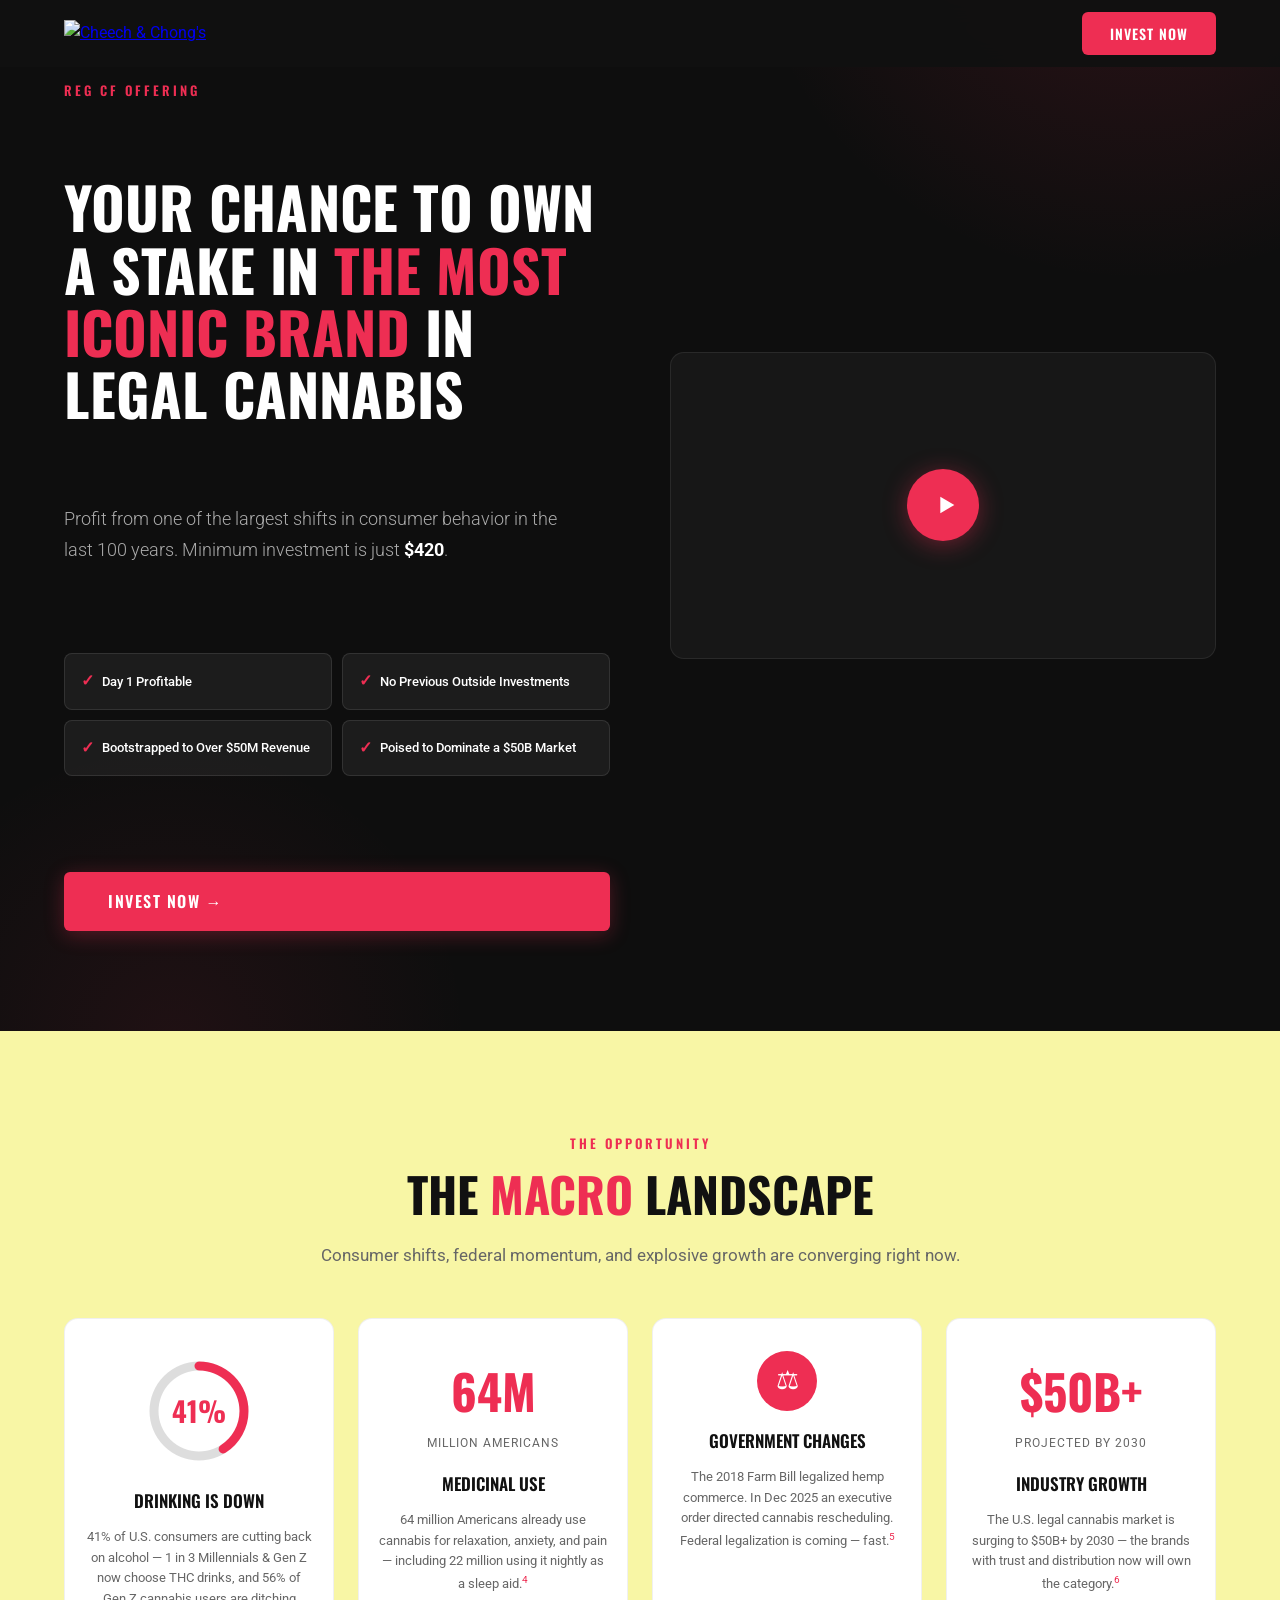
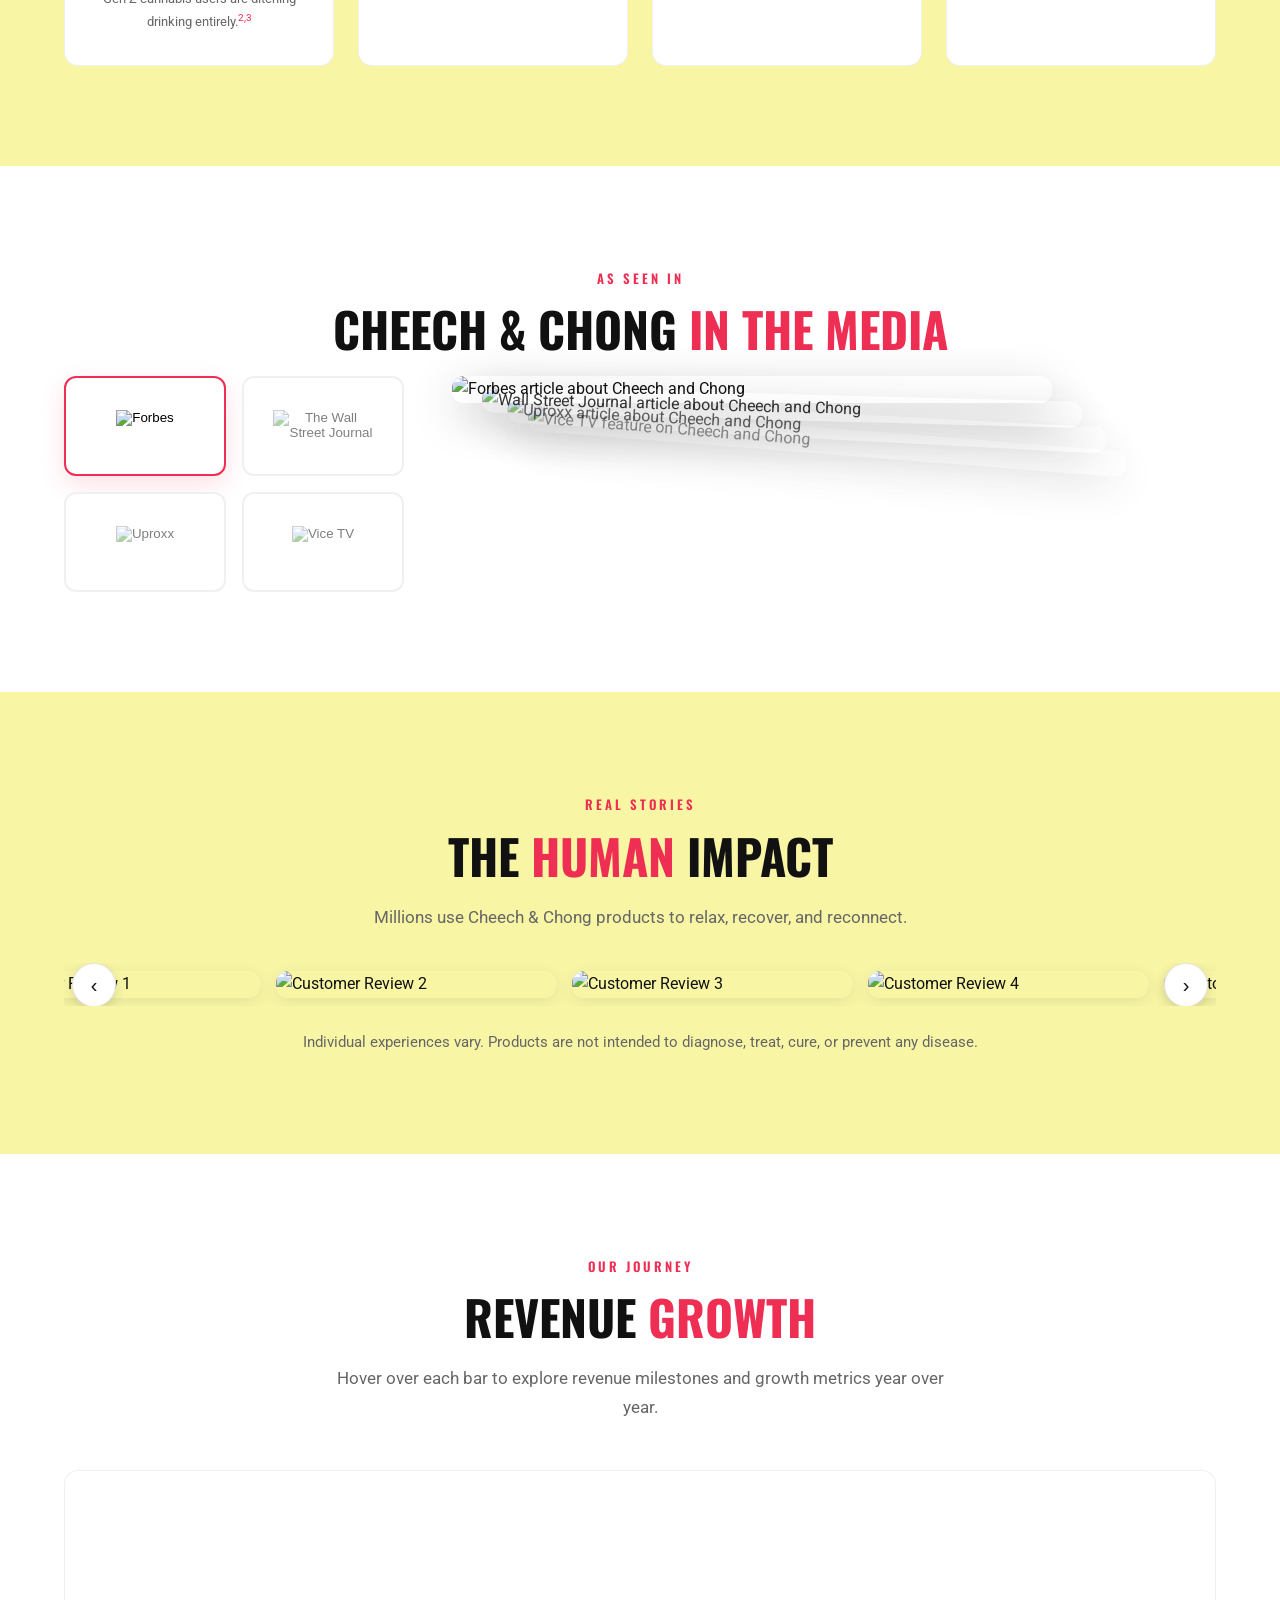
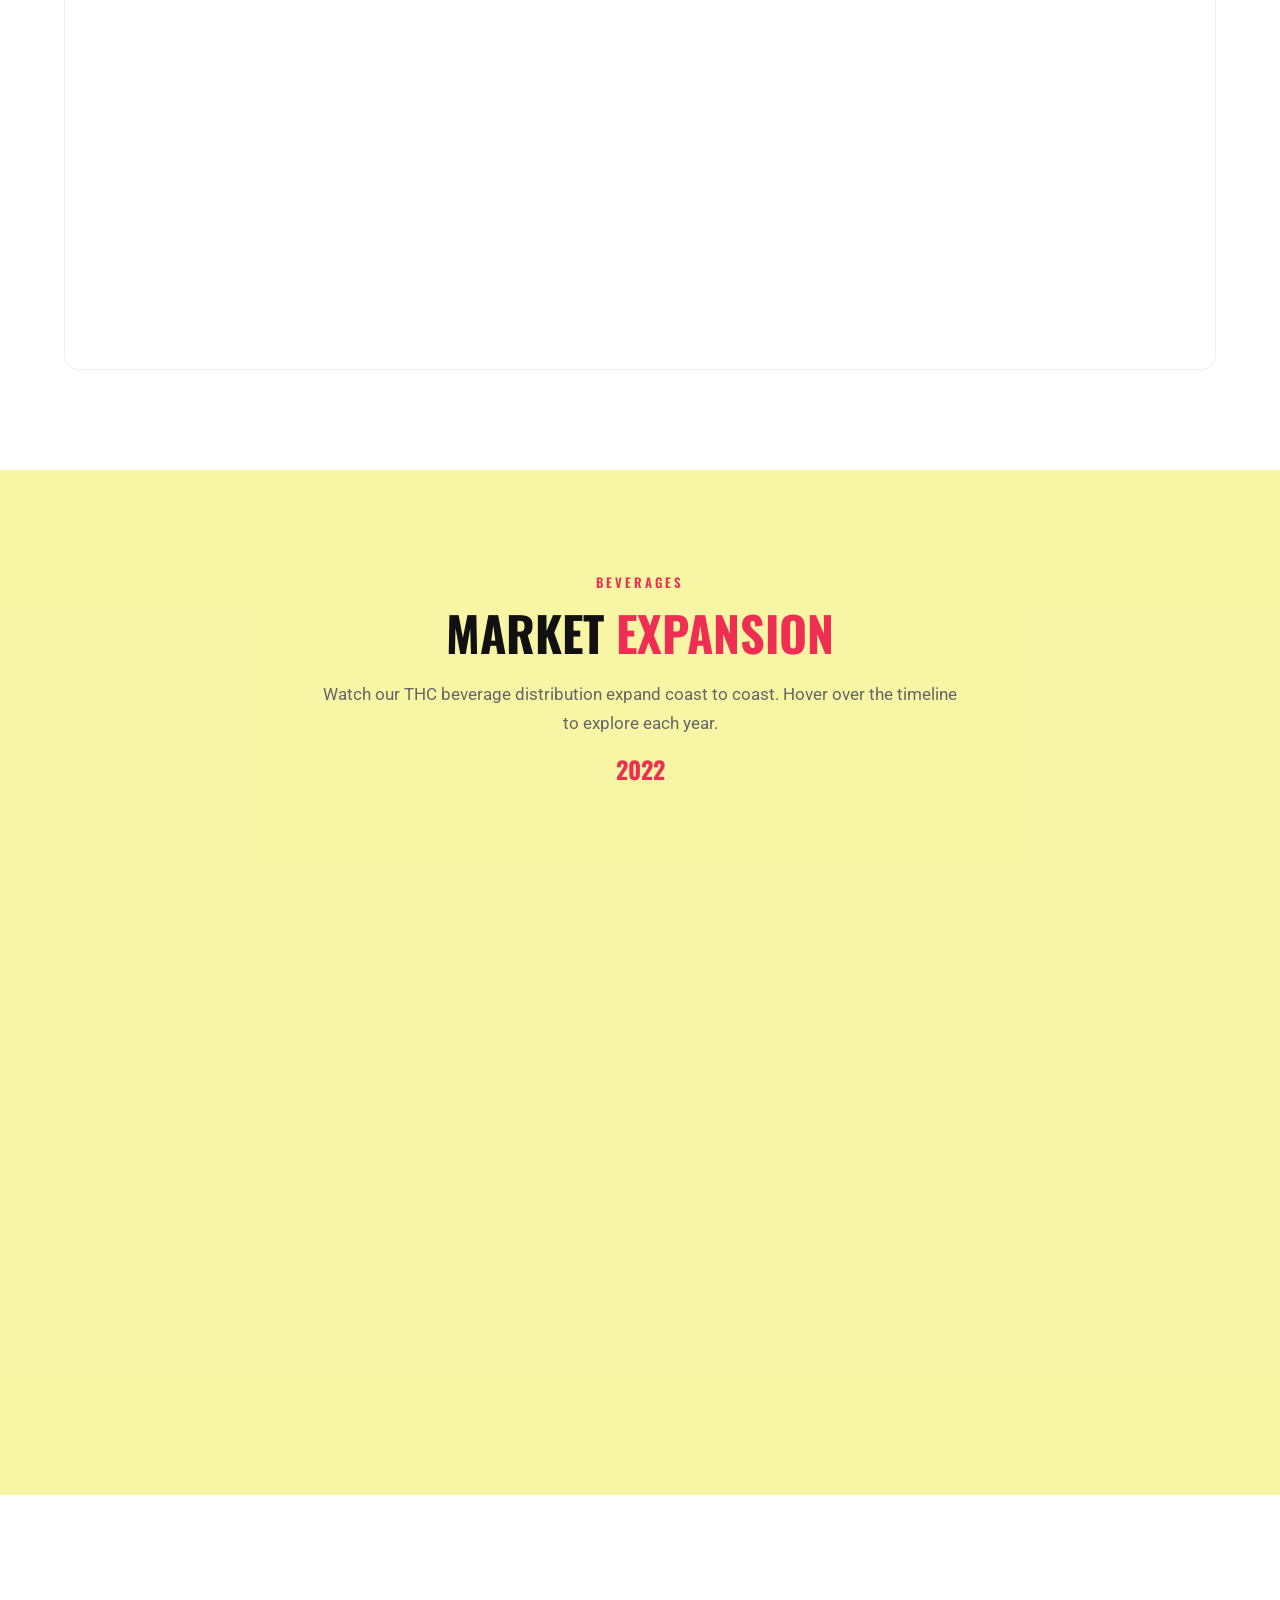
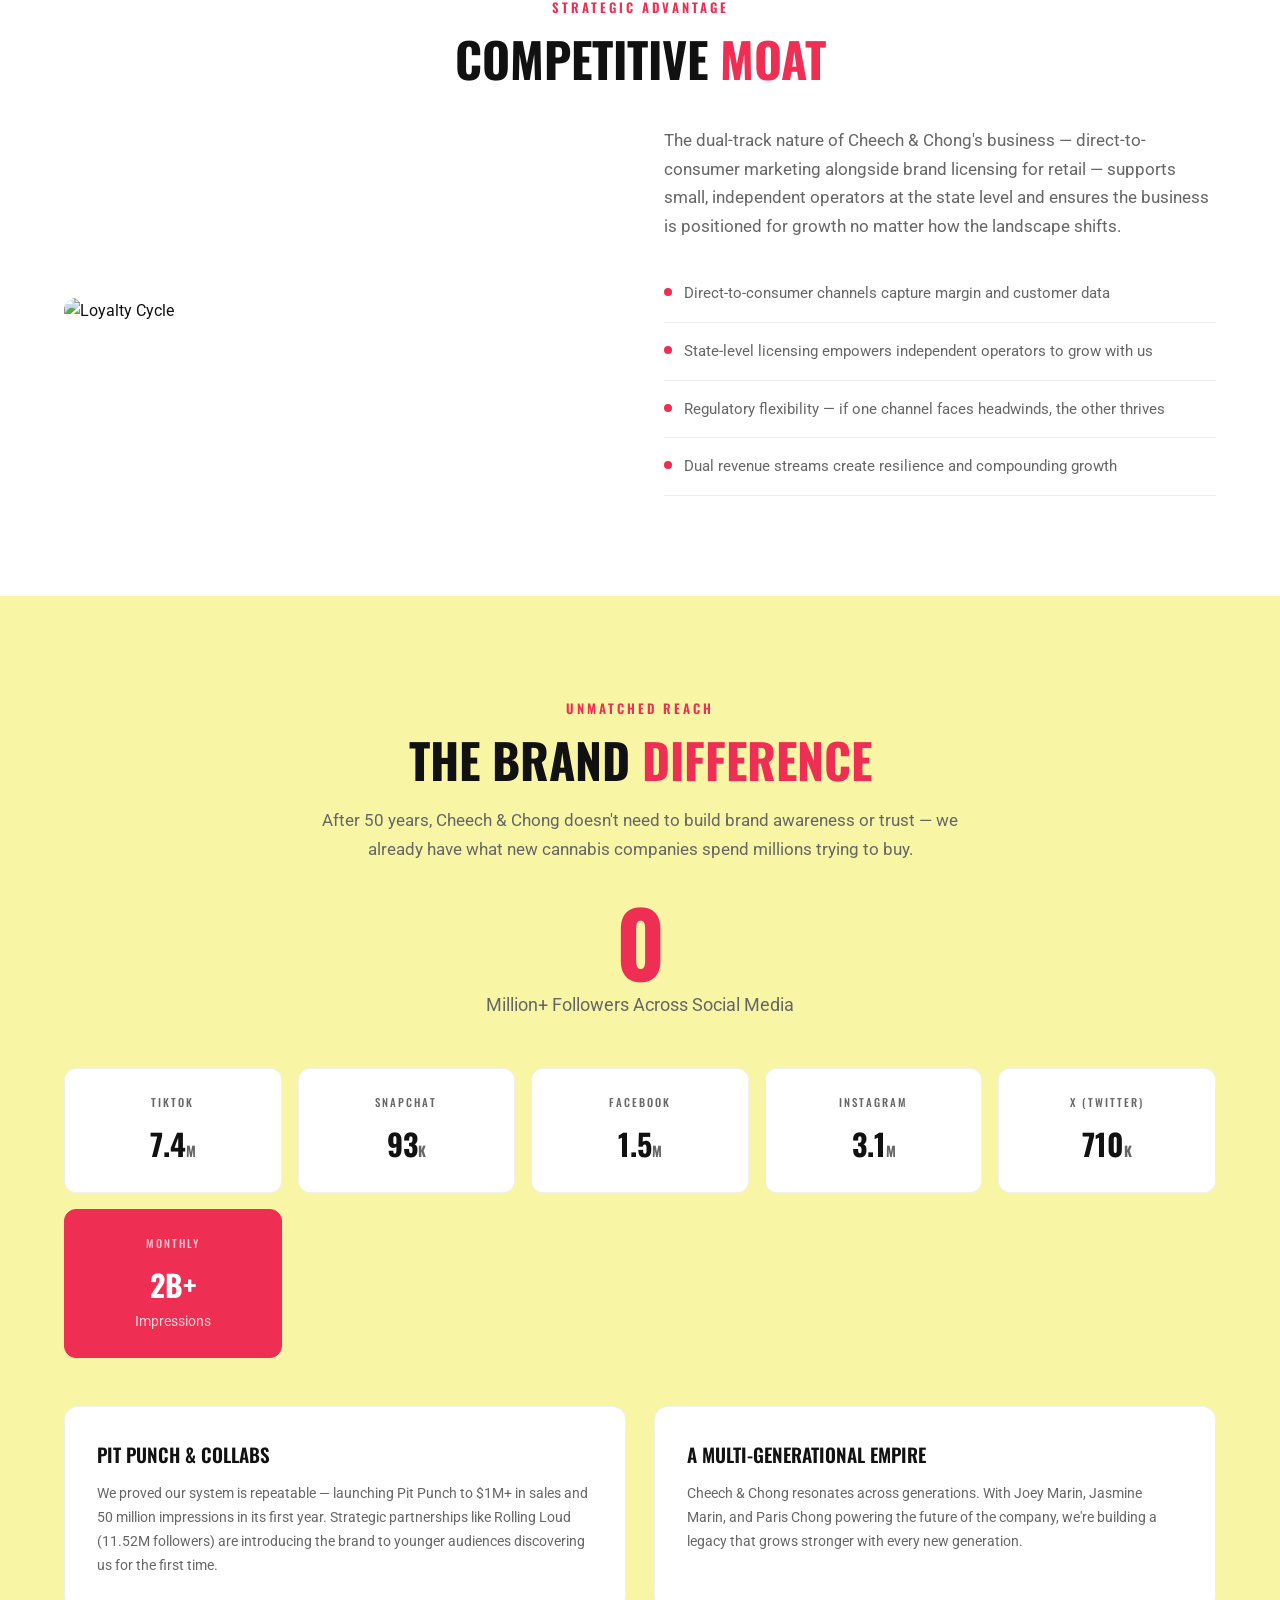
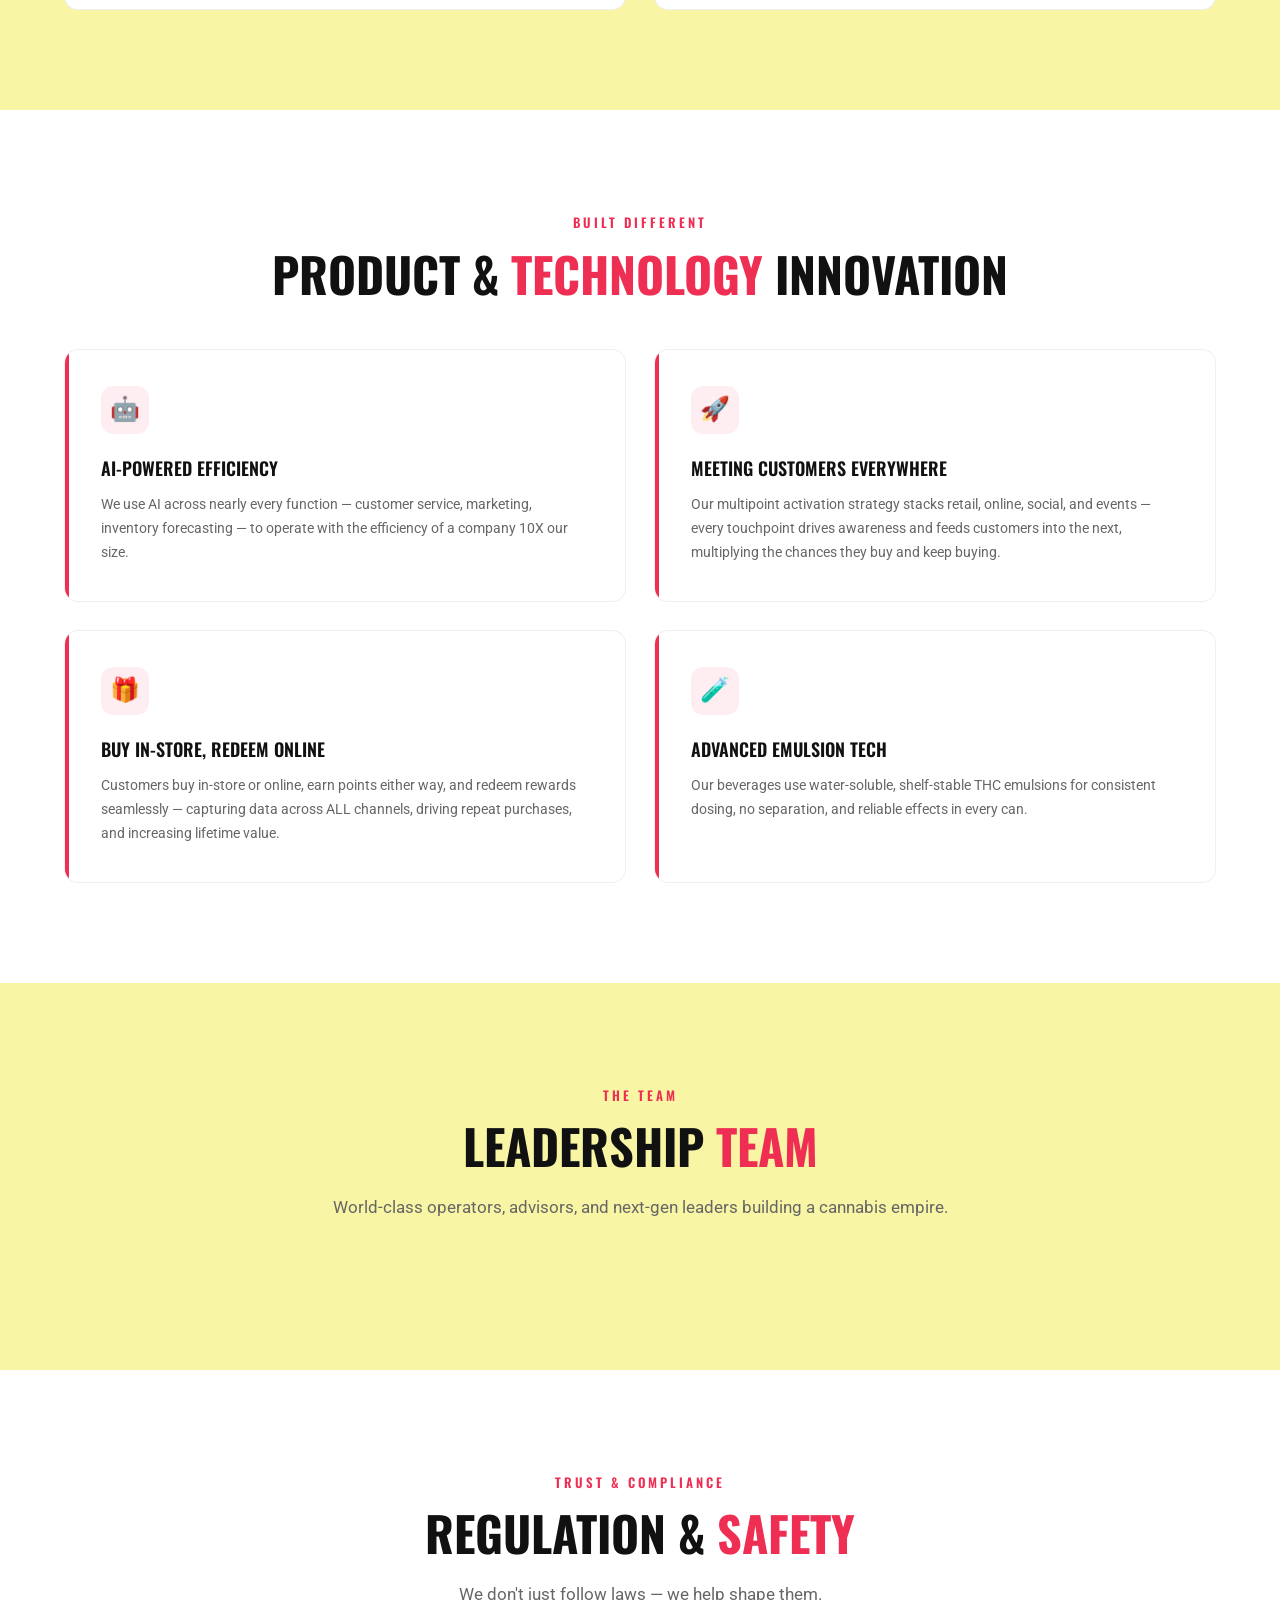
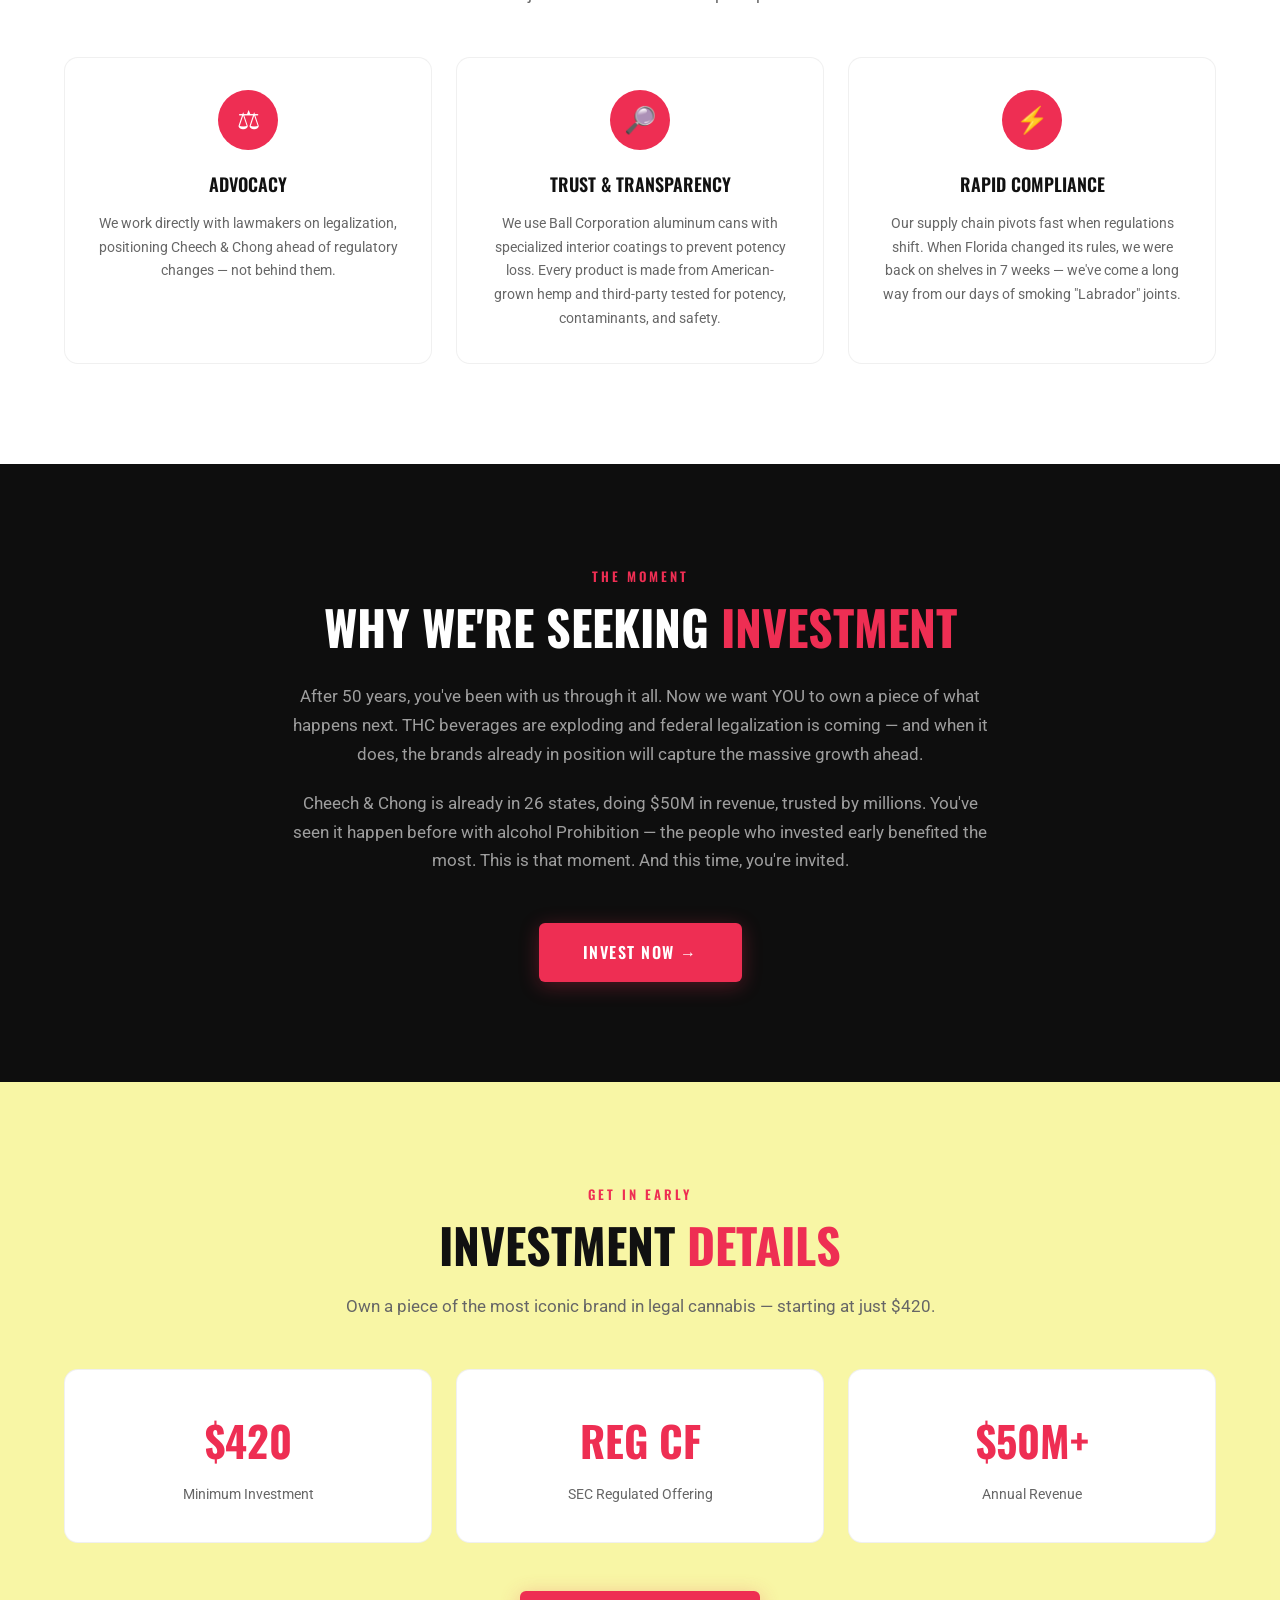
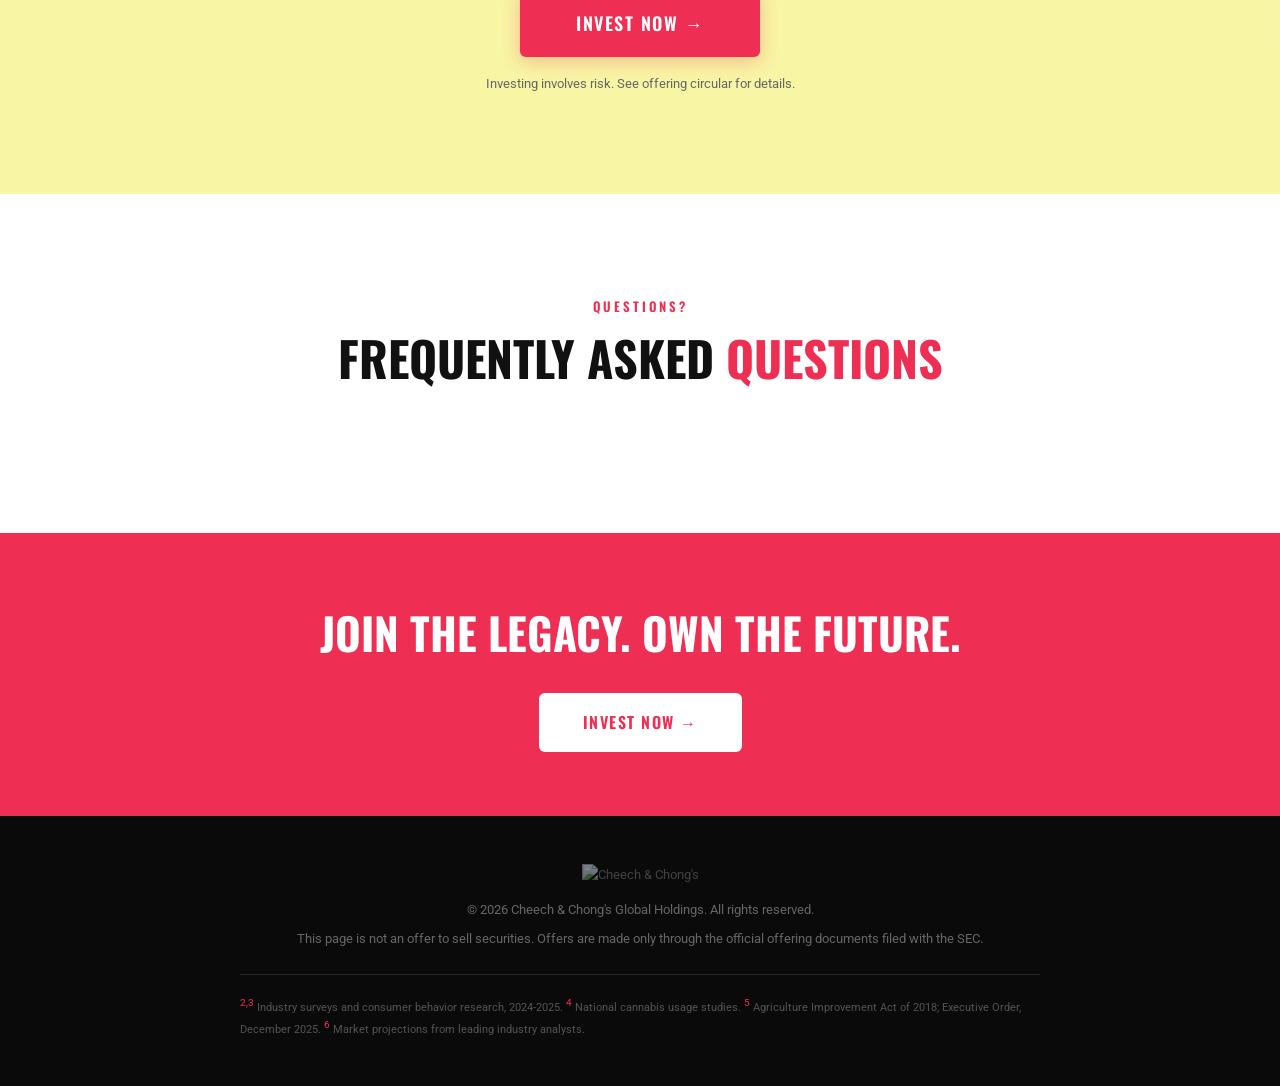
==== commit 84ef6e25: "Remove uncompressed originals, use optimized images" ====
--- a/index.html
+++ b/index.html
@@ -581,7 +581,7 @@
 <!-- ═══ SECTION 1: HERO ═══ -->
 <section class="hero" id="hero">
   <video class="hero-bg-video" autoplay muted loop playsinline>
-    <source src="Assets/Trailer-BG.mp4" type="video/mp4">
+    <source src="Assets/Trailer-BG-new.mp4" type="video/mp4">
   </video>
   <div class="container">
     <div class="hero-content">
@@ -673,16 +673,16 @@
       </div>
       <div class="media-deck" id="mediaDeck">
         <div class="media-deck-card" data-outlet="forbes" data-pos="0">
-          <img src="Assets/ForbesScreenshot.png" alt="Forbes article about Cheech and Chong">
+          <img src="Assets/ForbesScreenshot.jpg" alt="Forbes article about Cheech and Chong">
         </div>
         <div class="media-deck-card" data-outlet="wsj" data-pos="1">
-          <img src="Assets/WSJScreenshot.png" alt="Wall Street Journal article about Cheech and Chong">
+          <img src="Assets/WSJScreenshot.jpg" alt="Wall Street Journal article about Cheech and Chong">
         </div>
         <div class="media-deck-card" data-outlet="uproxx" data-pos="2">
-          <img src="Assets/UproxxScreenshot.png" alt="Uproxx article about Cheech and Chong">
+          <img src="Assets/UproxxScreenshot.jpg" alt="Uproxx article about Cheech and Chong">
         </div>
         <div class="media-deck-card" data-outlet="vice" data-pos="3">
-          <img src="Assets/ViceScreenshot.png" alt="Vice TV feature on Cheech and Chong">
+          <img src="Assets/ViceScreenshot.jpg" alt="Vice TV feature on Cheech and Chong">
         </div>
       </div>
     </div>
@@ -735,7 +735,7 @@
 </section>
 
 <!-- ═══ SECTION 6: DRINKS MAP (D3 Animated Map) ═══ -->
-<section class="bg-off-white" id="drinks" style="background-image:url('Assets/lift-off.png'); background-size:cover; background-position:center;">
+<section class="bg-off-white" id="drinks" style="background-image:url('Assets/lift-off.jpg'); background-size:cover; background-position:center;">
   <div class="container">
     <div style="text-align:center;">
       <div class="section-label">Beverages</div>
@@ -1550,14 +1550,14 @@
    SECTION 10: TEAM CARDS
    ══════════════════════════════════════ */
 const teamMembers = [
-  { name: 'Jonathan Black', role: 'CEO', bio: 'An accomplished entrepreneur and attorney with experience across real estate, entertainment, tech, retail, cannabis, and law. His policy work has put Cheech & Chong at the forefront of legal cannabis.', img: 'Assets/team/JonathanBlack.png' },
-  { name: 'Brandon Harshbarger', role: 'President', bio: 'Guides national expansion of products and partnerships spanning product development, distribution, and brand collaborations across retail, media, and live entertainment.', img: 'Assets/team/Brandon-BW.jpeg' },
-  { name: 'Tom Cole', role: 'Advisory Board', bio: 'Former CEO of Republic National Distributing Company, where he grew revenues to over $12 billion annually. Helps forge partnerships in beverage distribution.', img: 'Assets/team/TomColeBW.jpeg' },
-  { name: 'Timothy Seymour', role: 'Advisory Board', bio: 'Active cannabis investor and frequent CNBC contributor. Brings decades of institutional investment experience to navigate financial and regulatory realities.', img: 'Assets/team/TimSeymour.png' },
-  { name: 'Thomas Harrison', role: 'Advisory Board', bio: "Former CEO and Chairman Emeritus of Omnicom Group's largest division. Guides business and policy relationships with unmatched healthcare marketing experience.", img: 'Assets/team/TomHarrison.png' },
-  { name: 'Joey Marin', role: 'Chief Product Officer', bio: 'A staunch cannabis advocate who translates a lifetime of knowledge into a carefully curated product menu for consumers of all types.', img: 'Assets/team/JoeyMarin.png' },
-  { name: 'Jasmine Marin', role: 'Creative Director', bio: 'Brings her vision and design sensibility to the overall look and feel of the brand with a focus on retail experiences.', img: 'Assets/team/JasmineMarin.png' },
-  { name: 'Paris Chong', role: 'Operations & Marketing', bio: 'Serial entrepreneur and investor who brings business expertise and deep connection with the brand to guide the next generation of the Cheech & Chong legacy.', img: 'Assets/team/ParisChong.png' },
+  { name: 'Jonathan Black', role: 'CEO', bio: 'An accomplished entrepreneur and attorney with experience across real estate, entertainment, tech, retail, cannabis, and law. His policy work has put Cheech & Chong at the forefront of legal cannabis.', img: 'Assets/team/JonathanBlack.jpg' },
+  { name: 'Brandon Harshbarger', role: 'President', bio: 'Guides national expansion of products and partnerships spanning product development, distribution, and brand collaborations across retail, media, and live entertainment.', img: 'Assets/team/Brandon-BW-opt.jpg' },
+  { name: 'Tom Cole', role: 'Advisory Board', bio: 'Former CEO of Republic National Distributing Company, where he grew revenues to over $12 billion annually. Helps forge partnerships in beverage distribution.', img: 'Assets/team/TomColeBW-opt.jpg' },
+  { name: 'Timothy Seymour', role: 'Advisory Board', bio: 'Active cannabis investor and frequent CNBC contributor. Brings decades of institutional investment experience to navigate financial and regulatory realities.', img: 'Assets/team/TimSeymour.jpg' },
+  { name: 'Thomas Harrison', role: 'Advisory Board', bio: "Former CEO and Chairman Emeritus of Omnicom Group's largest division. Guides business and policy relationships with unmatched healthcare marketing experience.", img: 'Assets/team/TomHarrison.jpg' },
+  { name: 'Joey Marin', role: 'Chief Product Officer', bio: 'A staunch cannabis advocate who translates a lifetime of knowledge into a carefully curated product menu for consumers of all types.', img: 'Assets/team/JoeyMarin.jpg' },
+  { name: 'Jasmine Marin', role: 'Creative Director', bio: 'Brings her vision and design sensibility to the overall look and feel of the brand with a focus on retail experiences.', img: 'Assets/team/JasmineMarin.jpg' },
+  { name: 'Paris Chong', role: 'Operations & Marketing', bio: 'Serial entrepreneur and investor who brings business expertise and deep connection with the brand to guide the next generation of the Cheech & Chong legacy.', img: 'Assets/team/ParisChong.jpg' },
 ];
 const teamGrid = document.getElementById('teamGrid');
 teamMembers.forEach(m => {
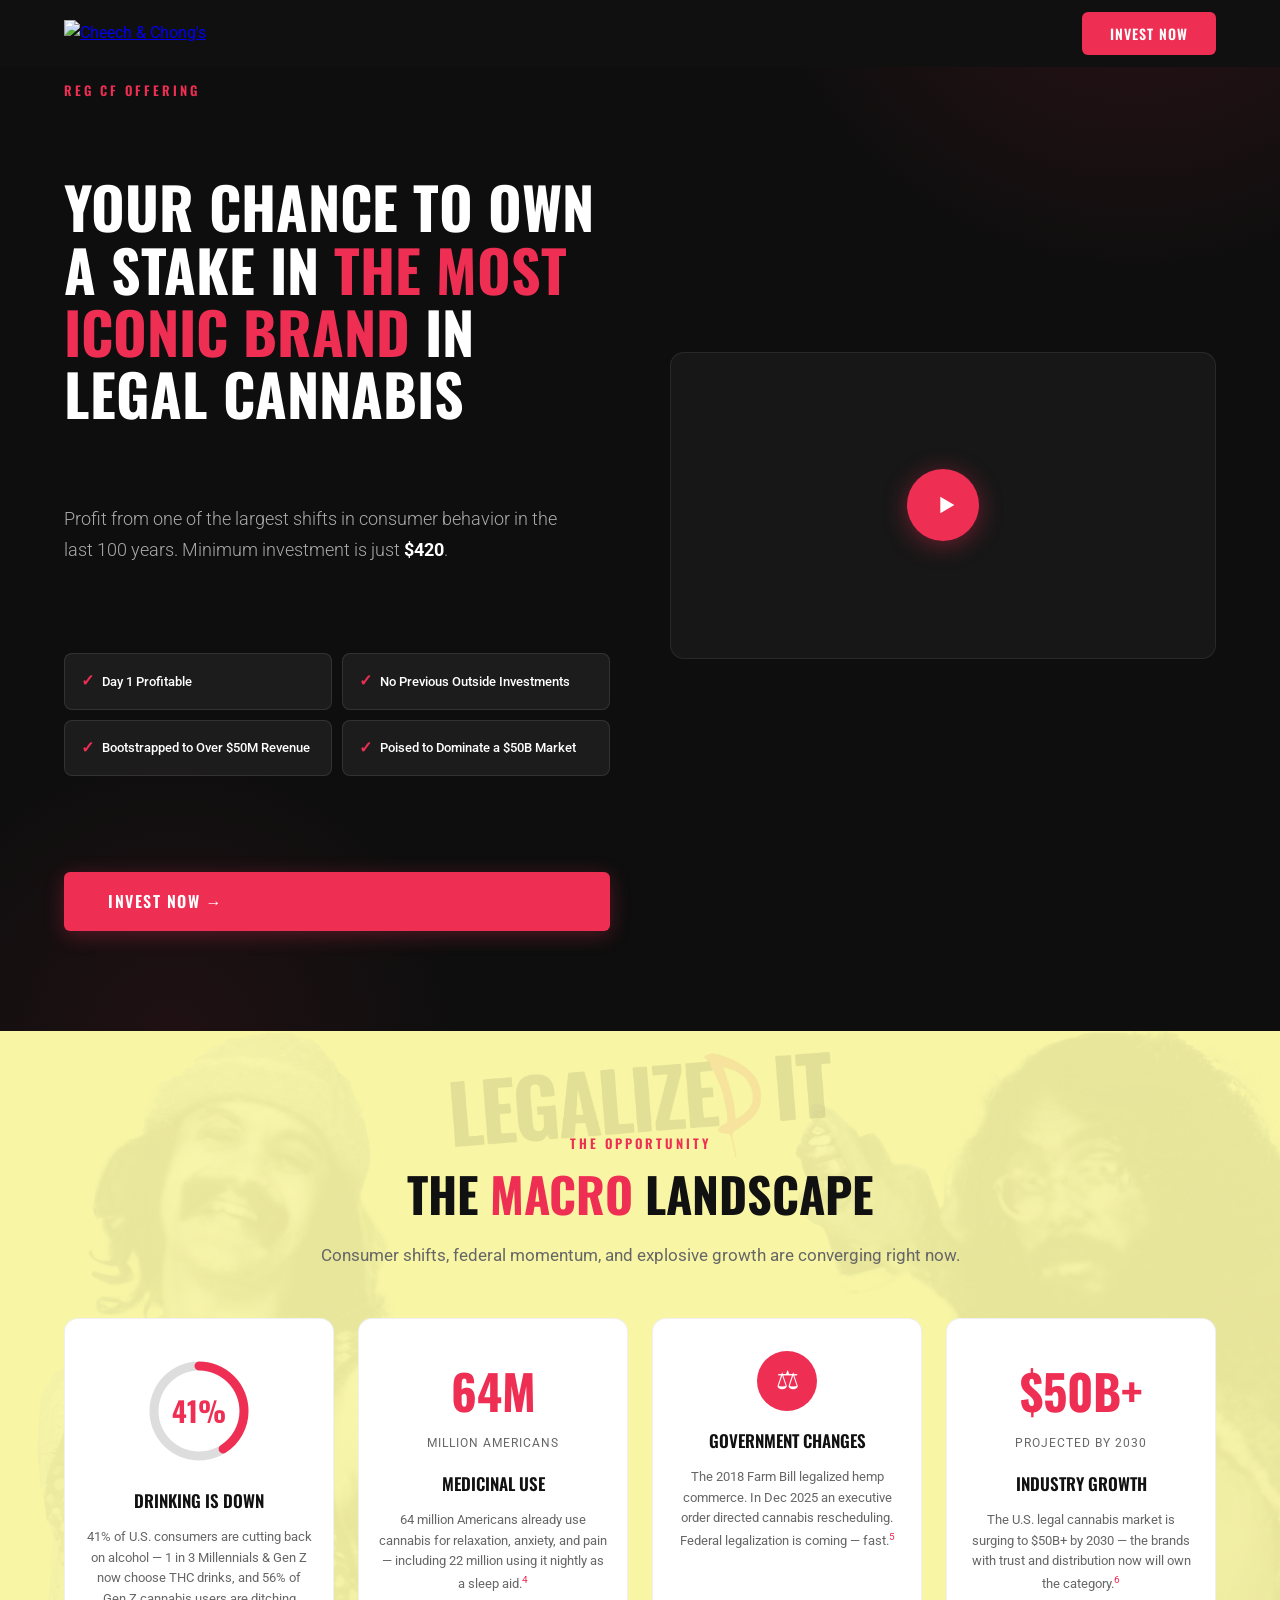
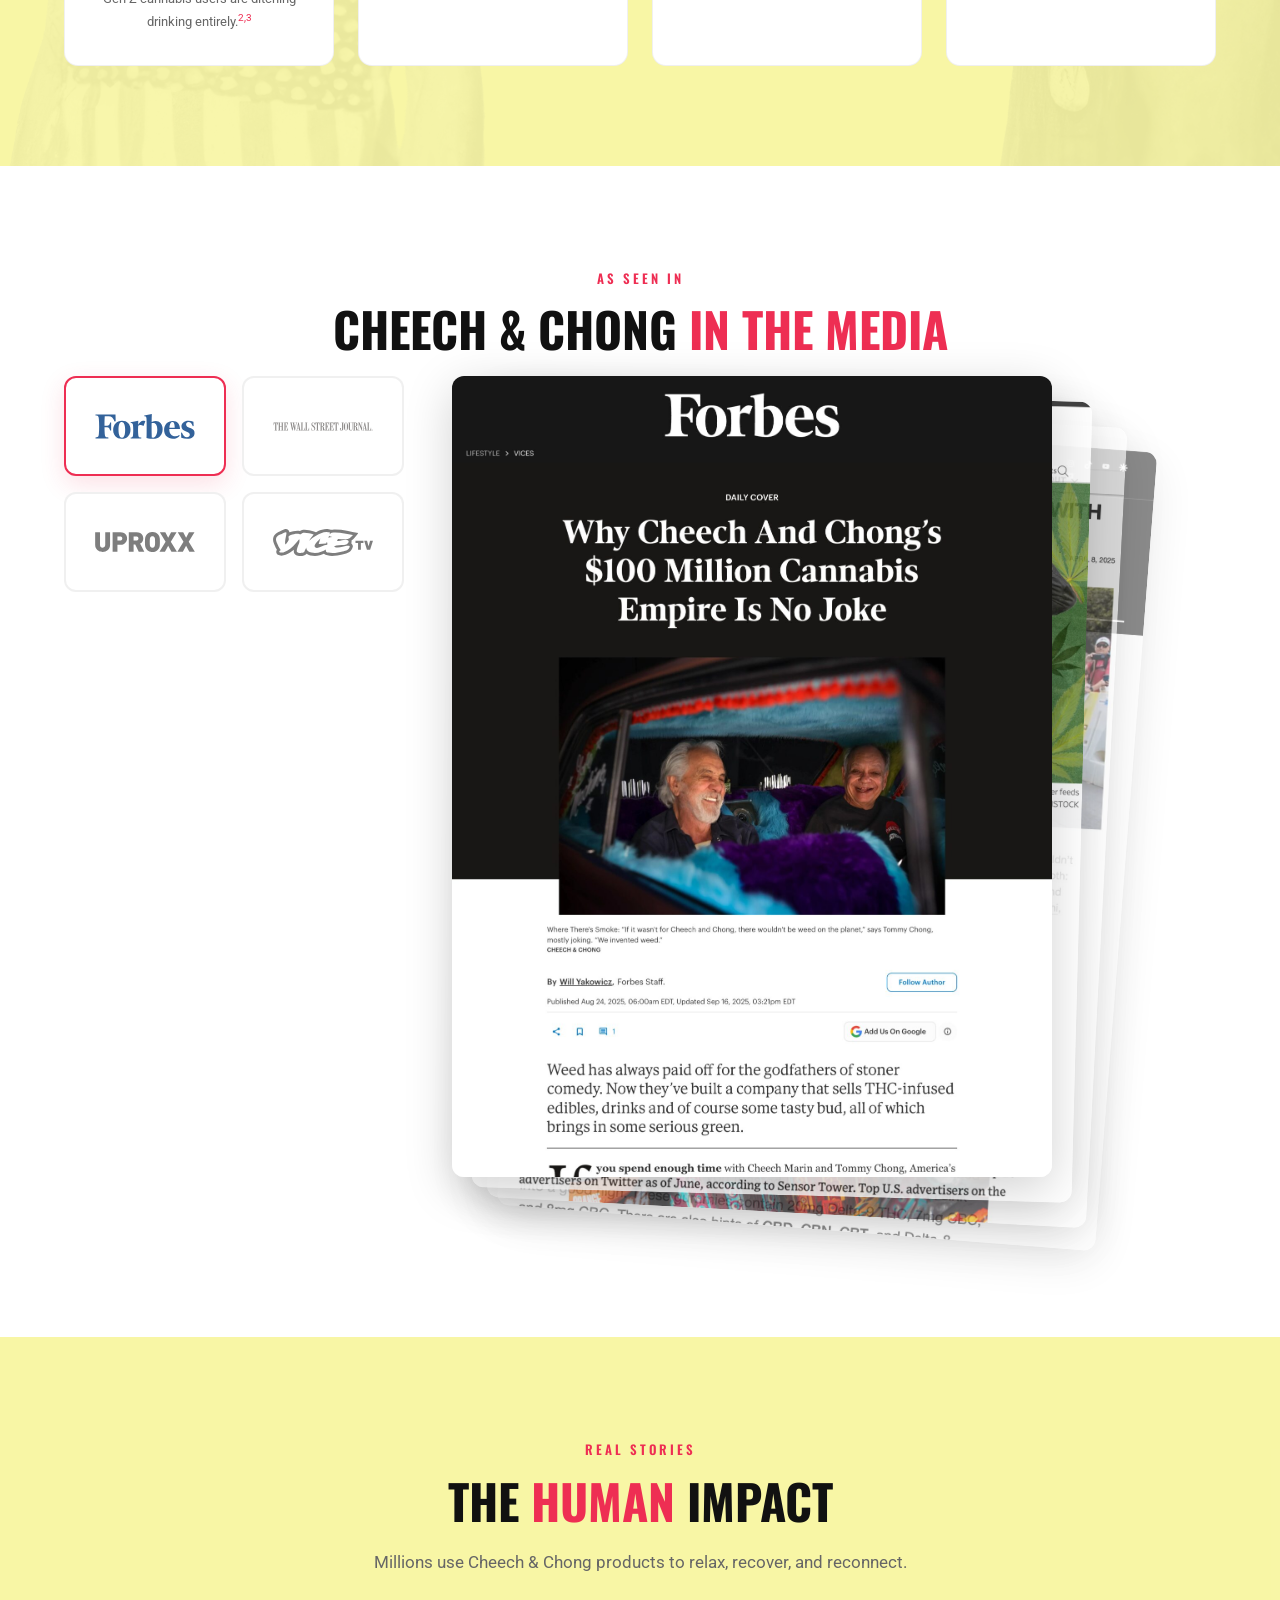
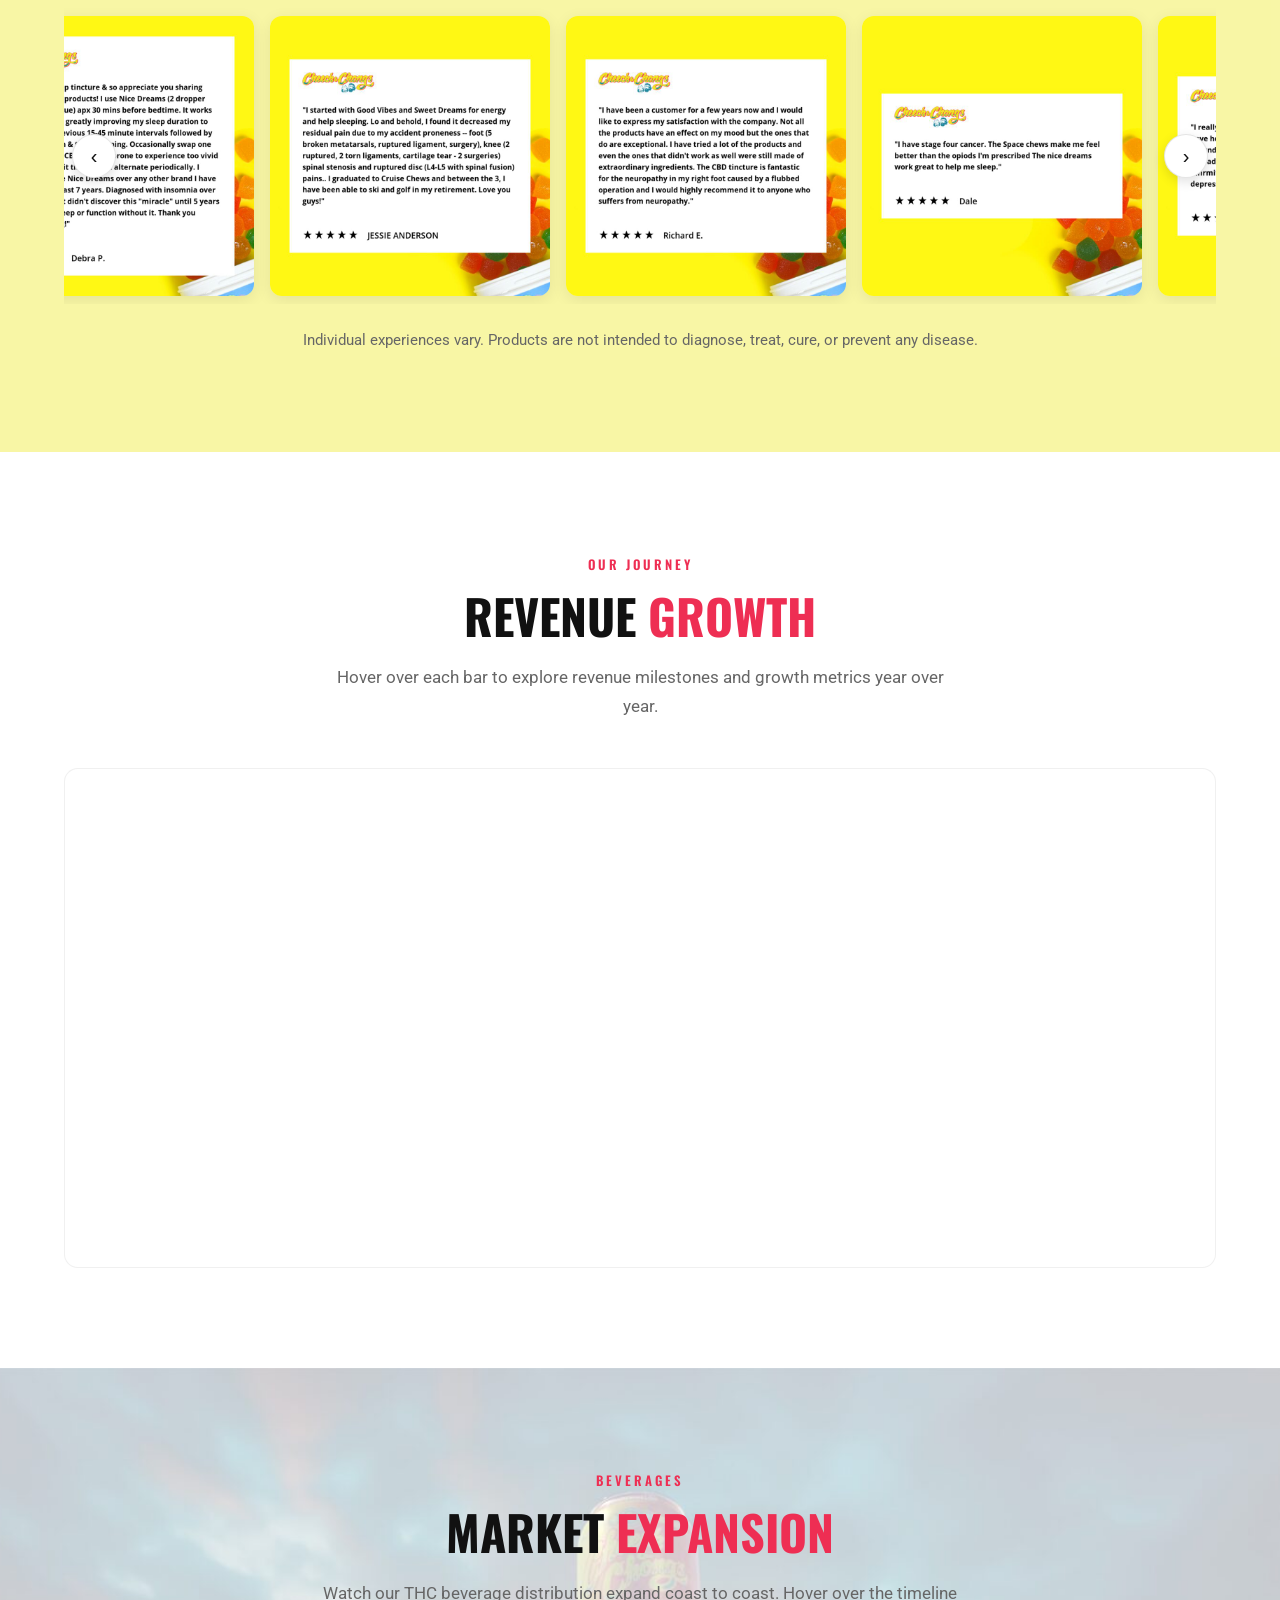
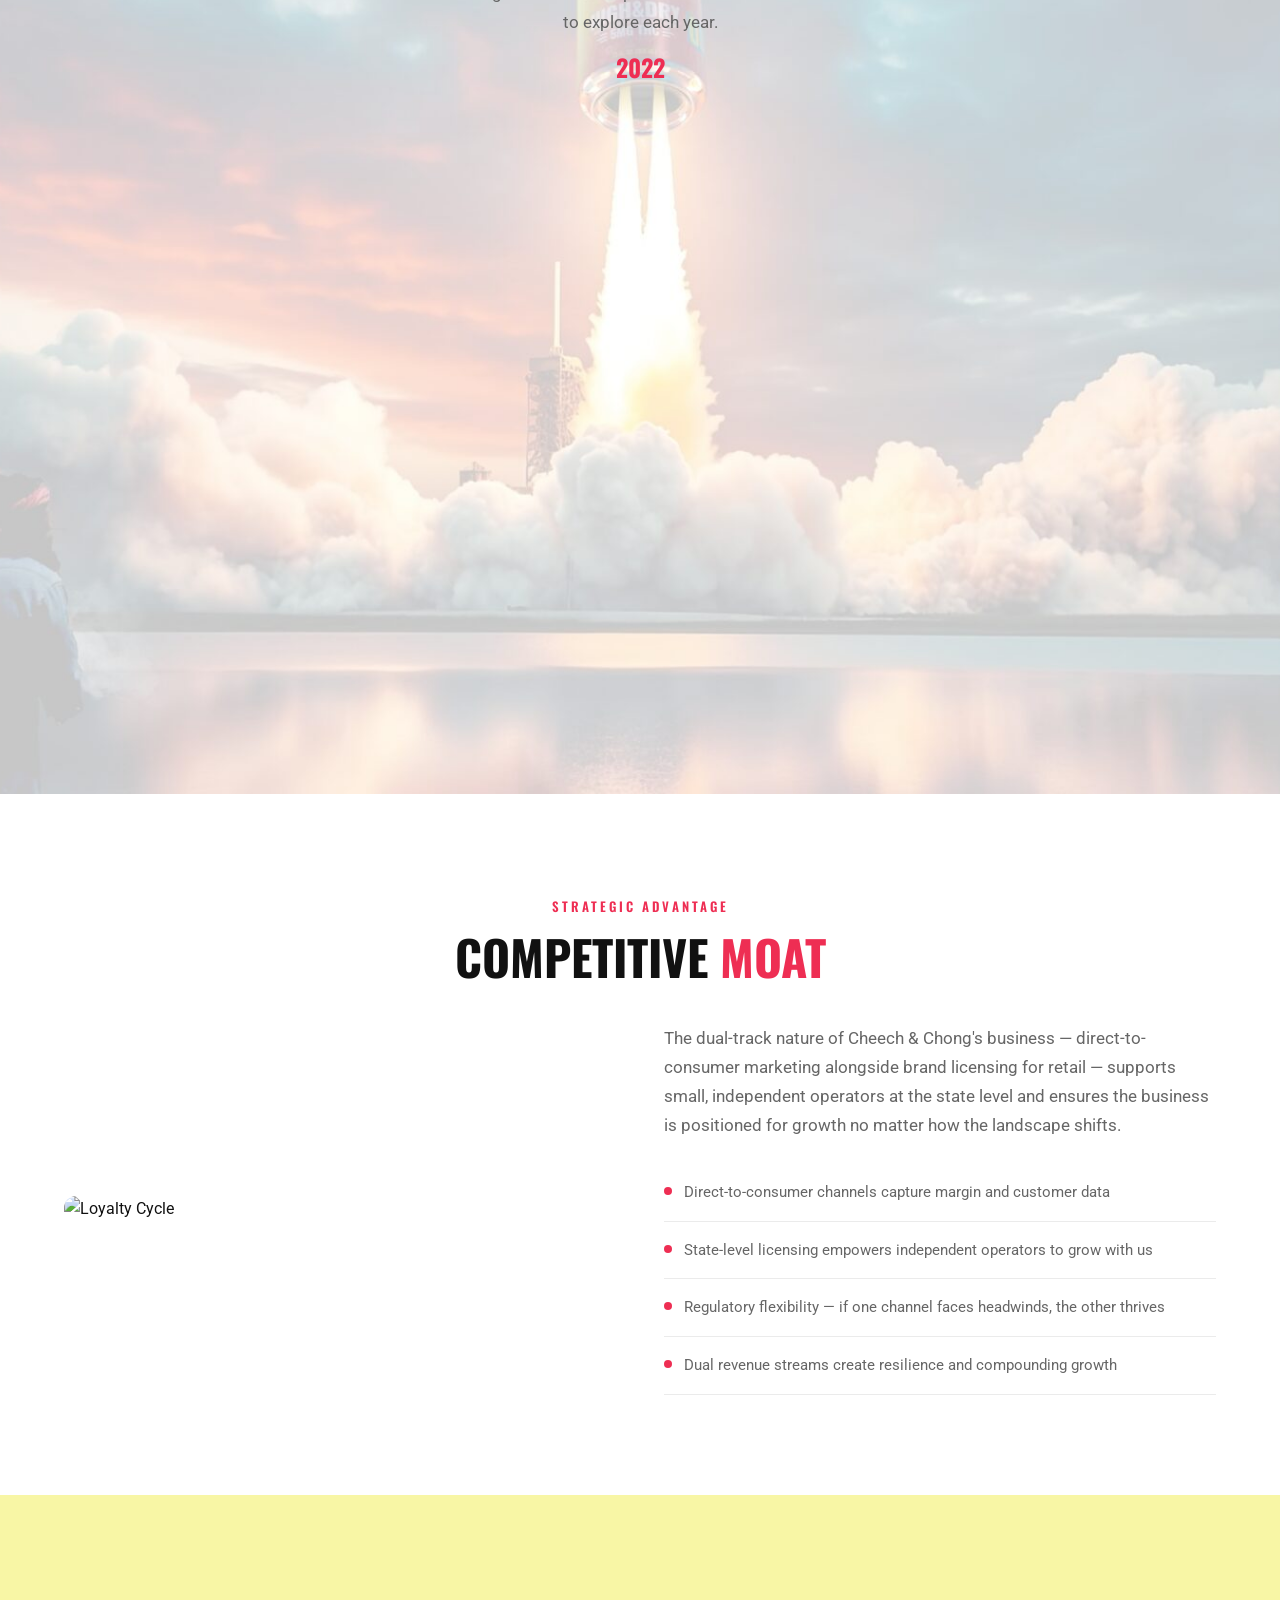
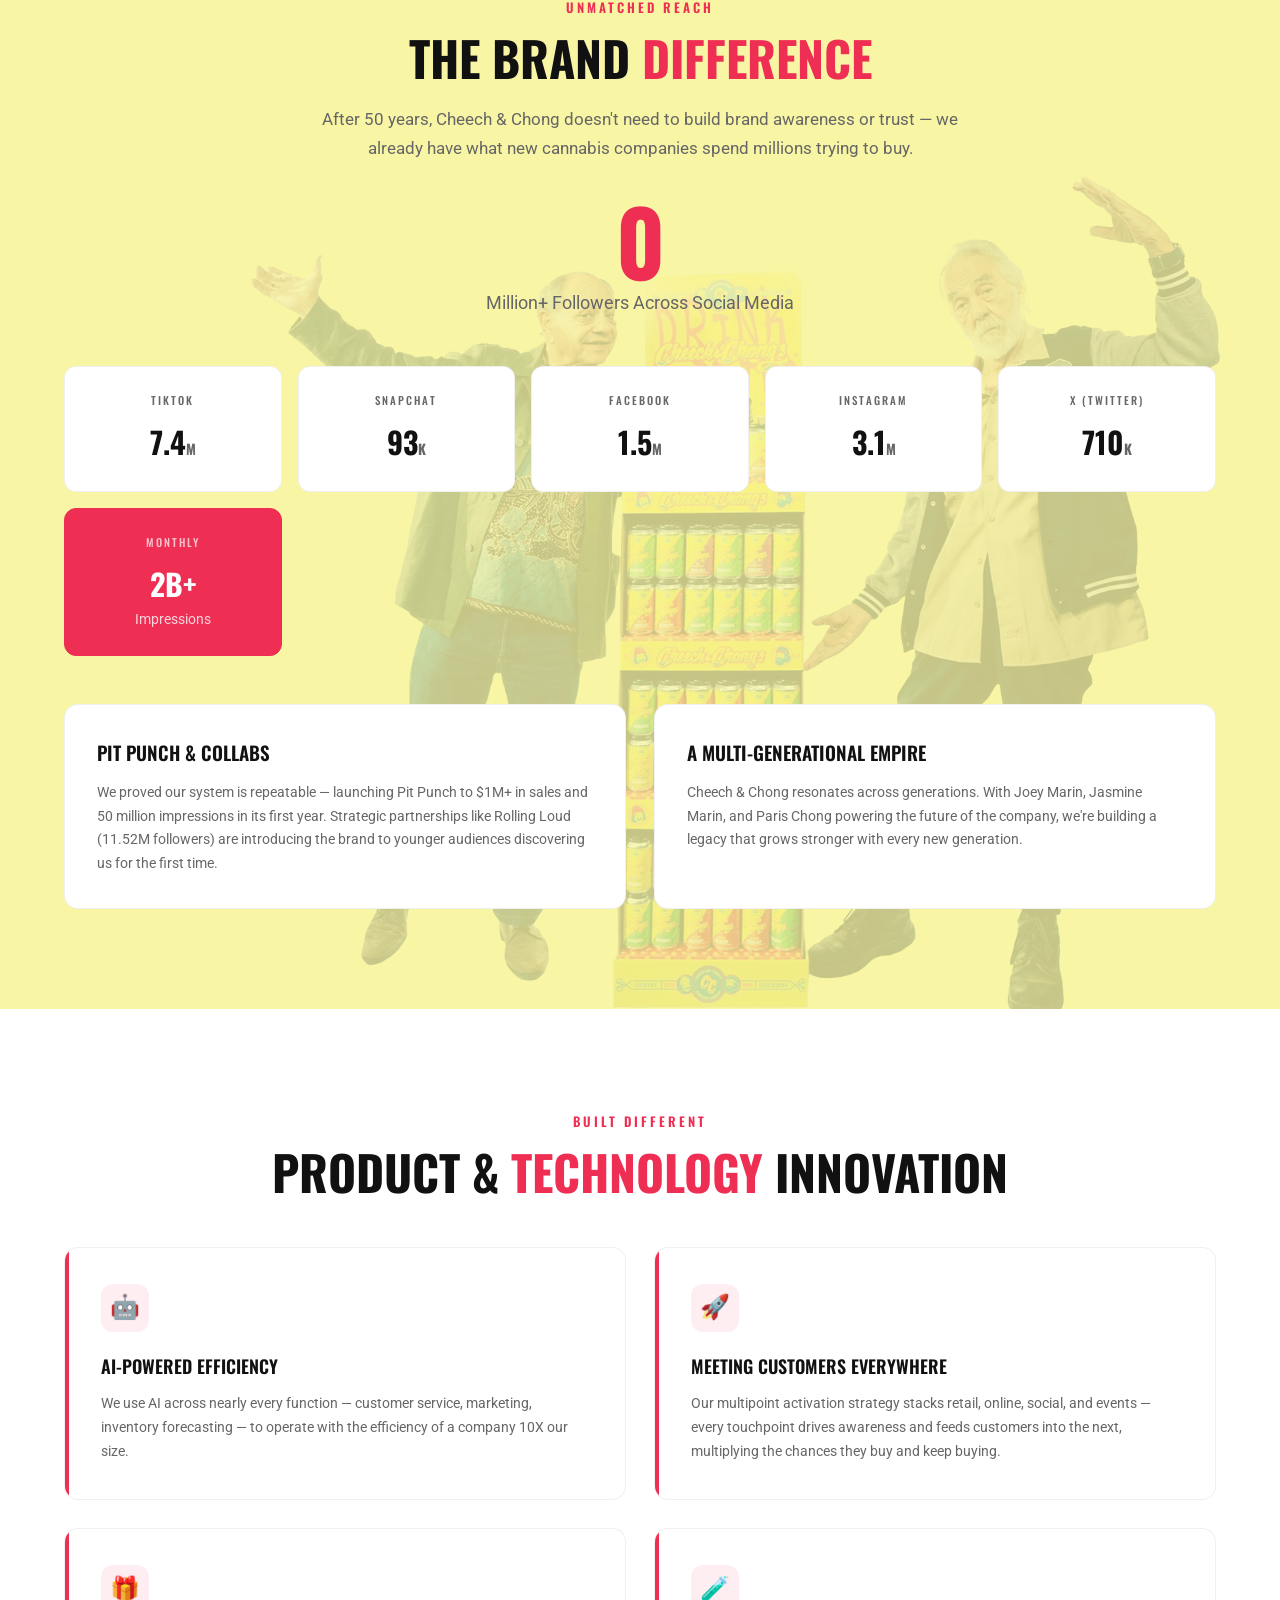
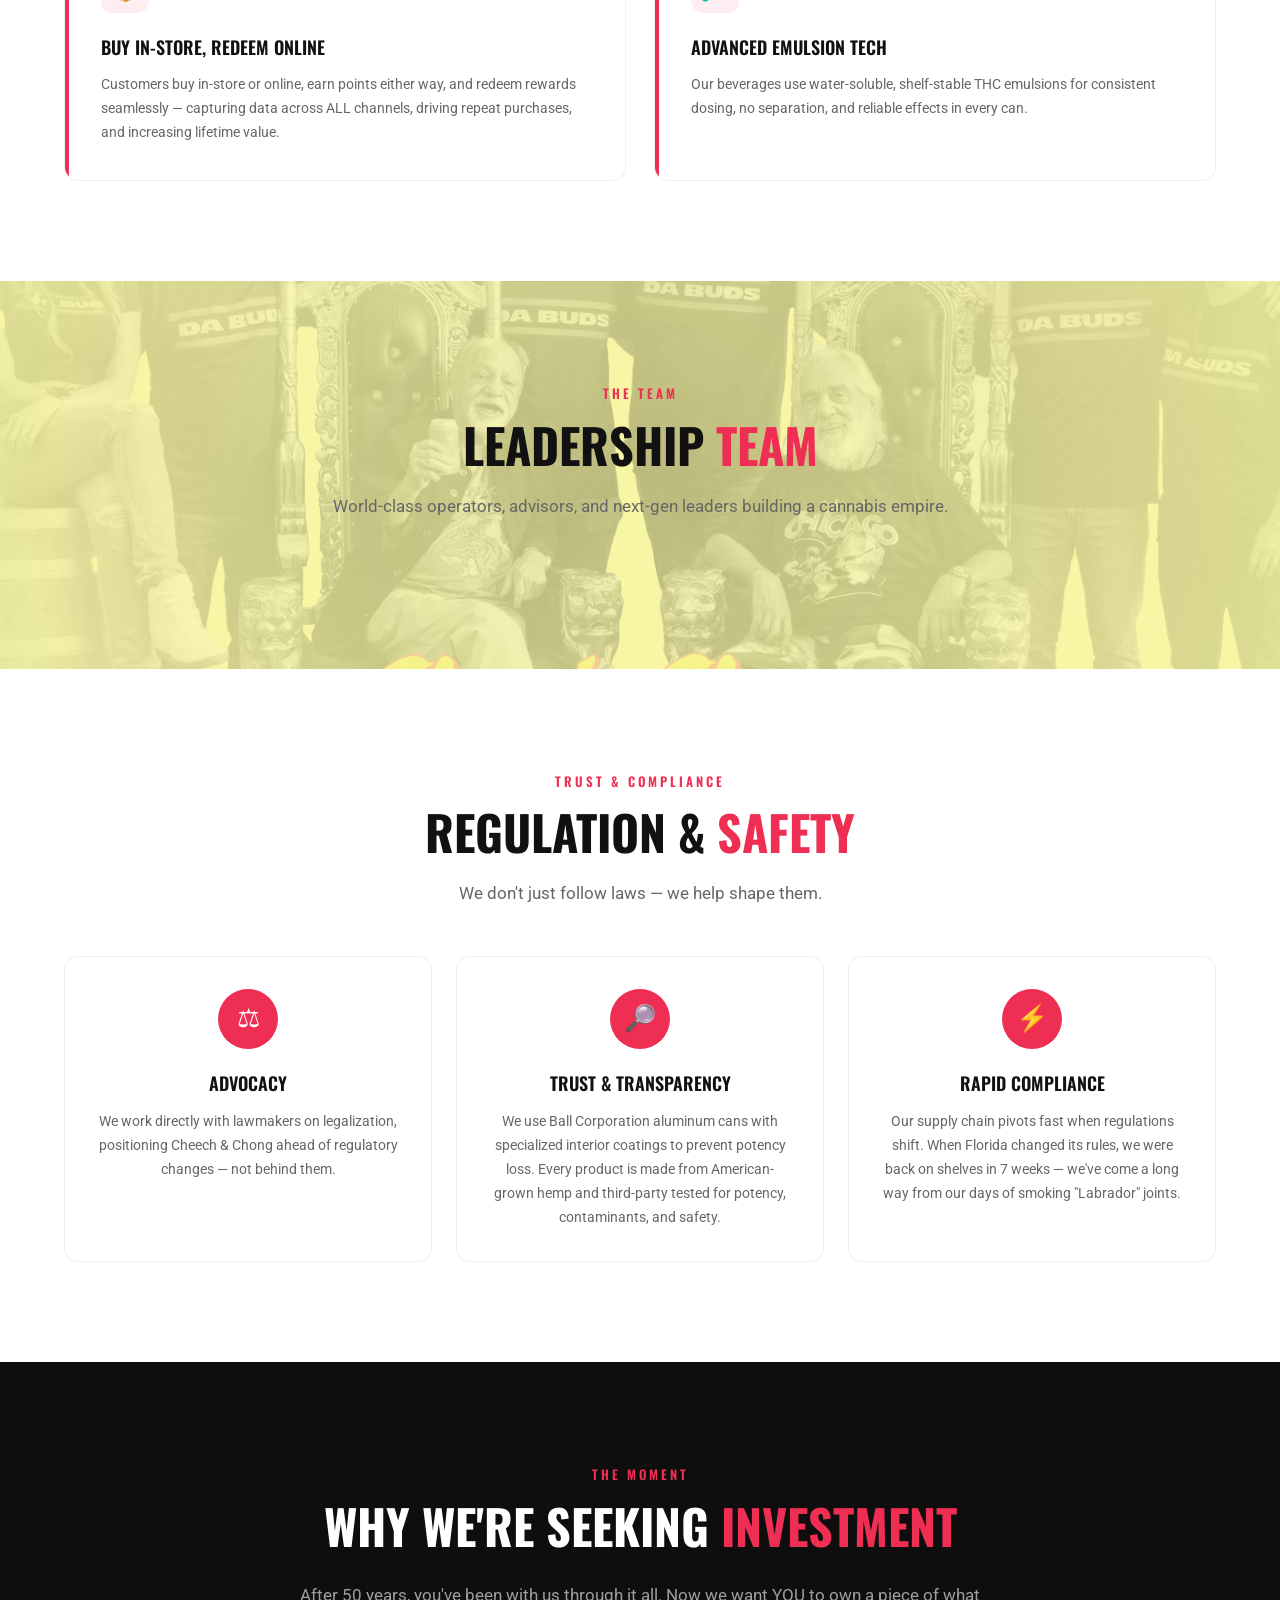
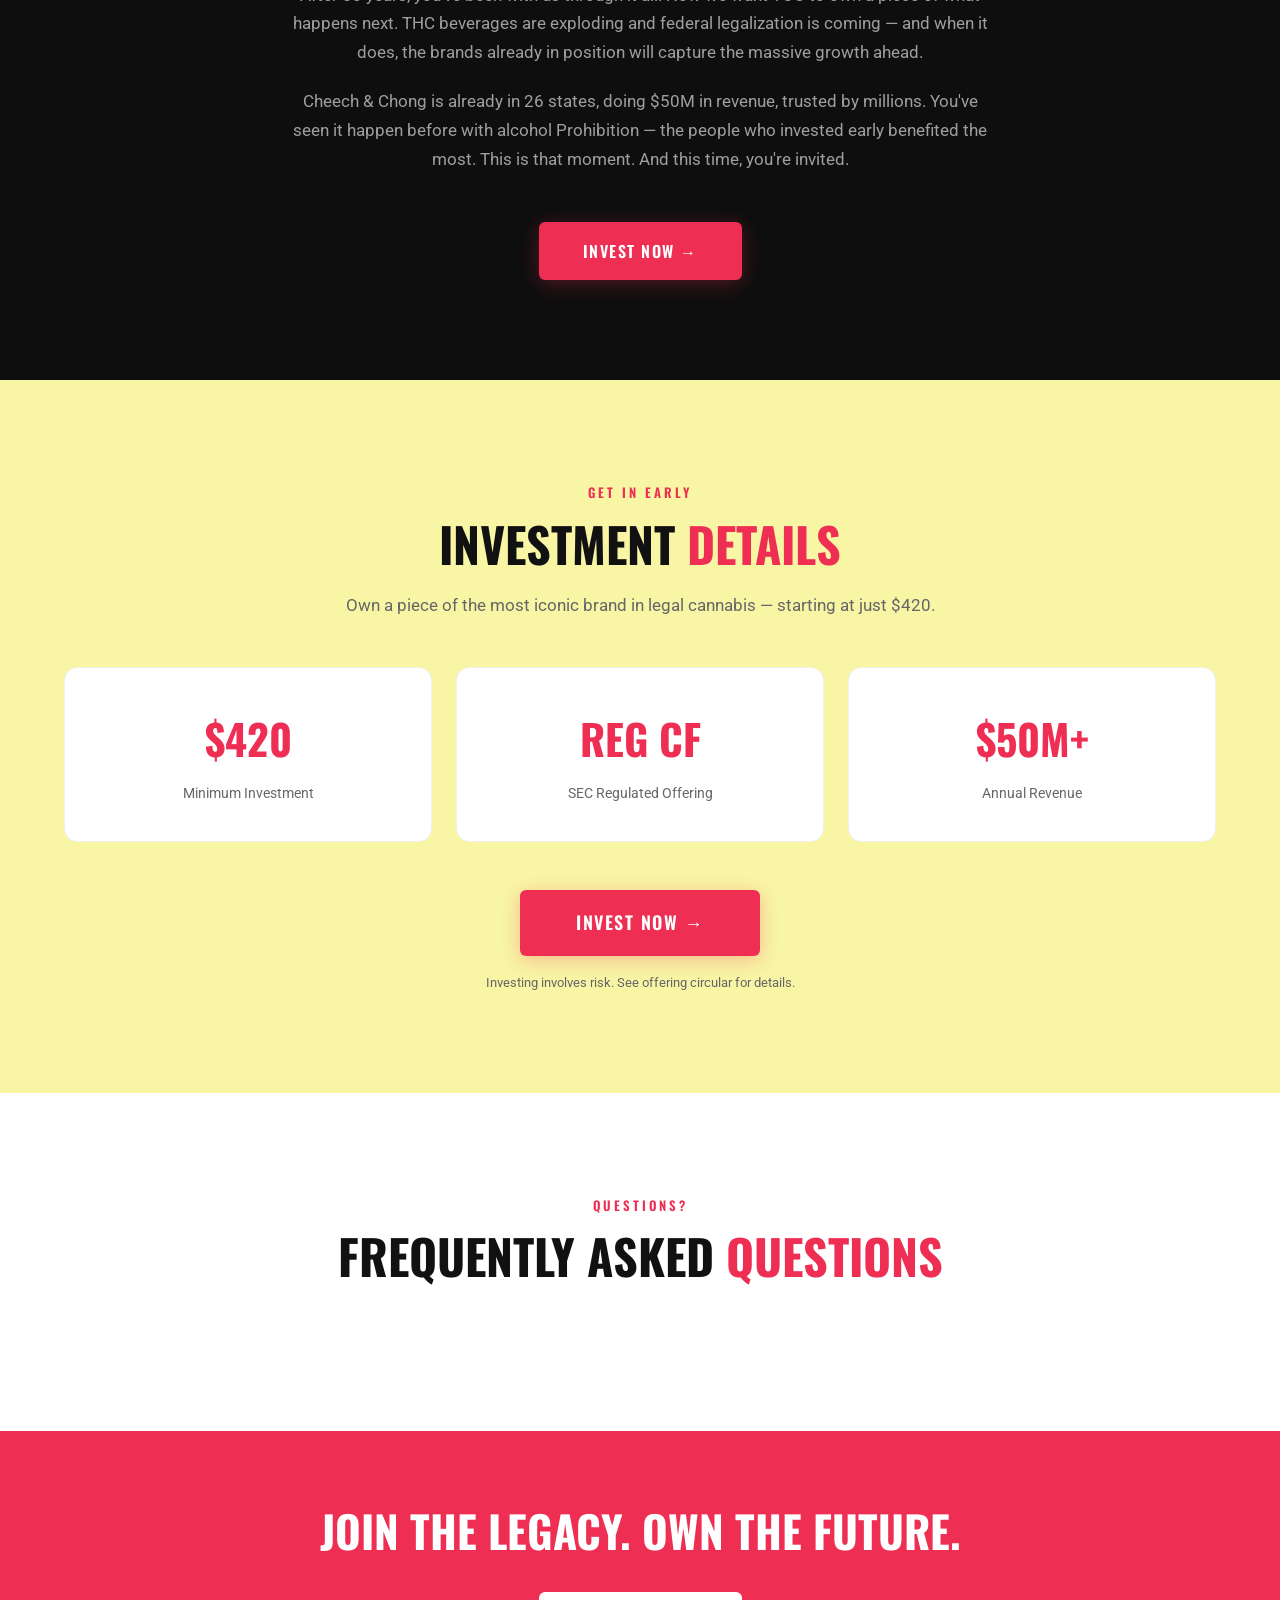
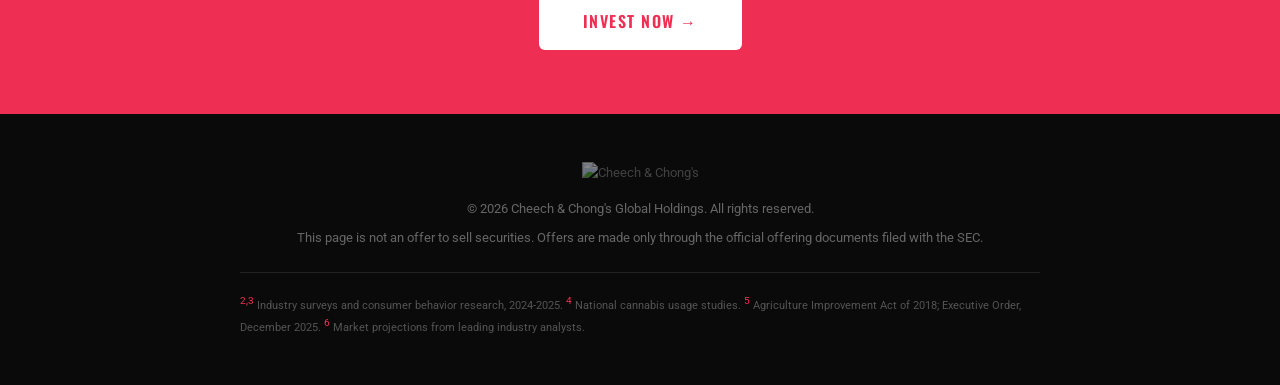
==== commit d7276940: "Update index.html" ====
--- a/index.html
+++ b/index.html
@@ -158,14 +158,14 @@
 .macro-section::before {
   content: ''; position: absolute; left: 0; bottom: 0; top: 0;
   width: 38%; z-index: 0; pointer-events: none;
-  background: url('Assets/Cheech-Left.png') left top / cover no-repeat;
+  background: url('assets/Cheech-Left.png') left top / cover no-repeat;
   opacity: 0.18;
 }
 /* Chong — anchored far right, top-aligned, crops at bottom */
 .macro-section::after {
   content: ''; position: absolute; right: 0; bottom: 0; top: 0;
   width: 38%; z-index: 0; pointer-events: none;
-  background: url('Assets/chong-right.png') right top / cover no-repeat;
+  background: url('assets/chong-right.png') right top / cover no-repeat;
   opacity: 0.18;
 }
 /* Li-banner — centered, near top */
@@ -375,7 +375,7 @@
 #brand::after {
   content: ''; position: absolute; bottom: 0; right: 0;
   width: 135%; height: 100%;
-  background: url('Assets/can-stacker.png') no-repeat bottom right;
+  background: url('assets/can-stacker.png') no-repeat bottom right;
   background-size: contain;
   opacity: 0.2;
   pointer-events: none;
@@ -581,7 +581,7 @@
 <!-- ═══ SECTION 1: HERO ═══ -->
 <section class="hero" id="hero">
   <video class="hero-bg-video" autoplay muted loop playsinline>
-    <source src="Assets/Trailer-BG-new.mp4" type="video/mp4">
+    <source src="assets/Trailer-BG-new.mp4" type="video/mp4">
   </video>
   <div class="container">
     <div class="hero-content">
@@ -608,7 +608,7 @@
 
 <!-- ═══ SECTION 2: MACRO LANDSCAPE ═══ -->
 <section class="macro-section" id="macro">
-  <div class="macro-bg-center"><img src="Assets/Li-banner.png" alt=""></div>
+  <div class="macro-bg-center"><img src="assets/Li-banner.png" alt=""></div>
   <div class="container">
     <div style="text-align:center;">
       <div class="section-label">The Opportunity</div>
@@ -659,30 +659,30 @@
     <div class="media-split reveal">
       <div class="media-buttons">
         <button class="media-btn active" data-outlet="forbes">
-          <img src="Assets/Forbes_logo.svg" alt="Forbes">
+          <img src="assets/Forbes_logo.svg" alt="Forbes">
         </button>
         <button class="media-btn" data-outlet="wsj">
-          <img src="Assets/The_Wall_Street_Journal_Logo.svg" alt="The Wall Street Journal">
+          <img src="assets/The_Wall_Street_Journal_Logo.svg" alt="The Wall Street Journal">
         </button>
         <button class="media-btn" data-outlet="uproxx">
-          <img src="Assets/Uproxx.svg" alt="Uproxx">
+          <img src="assets/Uproxx.svg" alt="Uproxx">
         </button>
         <button class="media-btn" data-outlet="vice">
-          <img src="Assets/Vice_TV_logo.svg" alt="Vice TV">
+          <img src="assets/Vice_TV_logo.svg" alt="Vice TV">
         </button>
       </div>
       <div class="media-deck" id="mediaDeck">
         <div class="media-deck-card" data-outlet="forbes" data-pos="0">
-          <img src="Assets/ForbesScreenshot.jpg" alt="Forbes article about Cheech and Chong">
+          <img src="assets/ForbesScreenshot.jpg" alt="Forbes article about Cheech and Chong">
         </div>
         <div class="media-deck-card" data-outlet="wsj" data-pos="1">
-          <img src="Assets/WSJScreenshot.jpg" alt="Wall Street Journal article about Cheech and Chong">
+          <img src="assets/WSJScreenshot.jpg" alt="Wall Street Journal article about Cheech and Chong">
         </div>
         <div class="media-deck-card" data-outlet="uproxx" data-pos="2">
-          <img src="Assets/UproxxScreenshot.jpg" alt="Uproxx article about Cheech and Chong">
+          <img src="assets/UproxxScreenshot.jpg" alt="Uproxx article about Cheech and Chong">
         </div>
         <div class="media-deck-card" data-outlet="vice" data-pos="3">
-          <img src="Assets/ViceScreenshot.jpg" alt="Vice TV feature on Cheech and Chong">
+          <img src="assets/ViceScreenshot.jpg" alt="Vice TV feature on Cheech and Chong">
         </div>
       </div>
     </div>
@@ -700,18 +700,18 @@
     <div class="reviews-carousel-wrap">
       <button class="carousel-btn prev" aria-label="Previous">&#8249;</button>
       <div class="reviews-carousel" id="reviewsCarousel">
-        <img src="Assets/REVIEWS.io Social Proof Image (1).jpg" alt="Customer Review 1" loading="lazy">
-        <img src="Assets/REVIEWS.io Social Proof Image (2).jpg" alt="Customer Review 2" loading="lazy">
-        <img src="Assets/REVIEWS.io Social Proof Image (3).jpg" alt="Customer Review 3" loading="lazy">
-        <img src="Assets/REVIEWS.io Social Proof Image (4).jpg" alt="Customer Review 4" loading="lazy">
-        <img src="Assets/REVIEWS.io Social Proof Image (5).jpg" alt="Customer Review 5" loading="lazy">
-        <img src="Assets/REVIEWS.io Social Proof Image (6).jpg" alt="Customer Review 6" loading="lazy">
-        <img src="Assets/REVIEWS.io Social Proof Image (7).jpg" alt="Customer Review 7" loading="lazy">
-        <img src="Assets/REVIEWS.io Social Proof Image (8).jpg" alt="Customer Review 8" loading="lazy">
-        <img src="Assets/REVIEWS.io Social Proof Image (9).jpg" alt="Customer Review 9" loading="lazy">
-        <img src="Assets/REVIEWS.io Social Proof Image (10).jpg" alt="Customer Review 10" loading="lazy">
-        <img src="Assets/REVIEWS.io Social Proof Image (11).jpg" alt="Customer Review 11" loading="lazy">
-        <img src="Assets/REVIEWS.io Social Proof Image (12).jpg" alt="Customer Review 12" loading="lazy">
+        <img src="assets/REVIEWS.io Social Proof Image (1).jpg" alt="Customer Review 1" loading="lazy">
+        <img src="assets/REVIEWS.io Social Proof Image (2).jpg" alt="Customer Review 2" loading="lazy">
+        <img src="assets/REVIEWS.io Social Proof Image (3).jpg" alt="Customer Review 3" loading="lazy">
+        <img src="assets/REVIEWS.io Social Proof Image (4).jpg" alt="Customer Review 4" loading="lazy">
+        <img src="assets/REVIEWS.io Social Proof Image (5).jpg" alt="Customer Review 5" loading="lazy">
+        <img src="assets/REVIEWS.io Social Proof Image (6).jpg" alt="Customer Review 6" loading="lazy">
+        <img src="assets/REVIEWS.io Social Proof Image (7).jpg" alt="Customer Review 7" loading="lazy">
+        <img src="assets/REVIEWS.io Social Proof Image (8).jpg" alt="Customer Review 8" loading="lazy">
+        <img src="assets/REVIEWS.io Social Proof Image (9).jpg" alt="Customer Review 9" loading="lazy">
+        <img src="assets/REVIEWS.io Social Proof Image (10).jpg" alt="Customer Review 10" loading="lazy">
+        <img src="assets/REVIEWS.io Social Proof Image (11).jpg" alt="Customer Review 11" loading="lazy">
+        <img src="assets/REVIEWS.io Social Proof Image (12).jpg" alt="Customer Review 12" loading="lazy">
       </div>
       <button class="carousel-btn next" aria-label="Next">&#8250;</button>
     </div>
@@ -735,7 +735,7 @@
 </section>
 
 <!-- ═══ SECTION 6: DRINKS MAP (D3 Animated Map) ═══ -->
-<section class="bg-off-white" id="drinks" style="background-image:url('Assets/lift-off.jpg'); background-size:cover; background-position:center;">
+<section class="bg-off-white" id="drinks" style="background-image:url('assets/lift-off.jpg'); background-size:cover; background-position:center;">
   <div class="container">
     <div style="text-align:center;">
       <div class="section-label">Beverages</div>
@@ -758,7 +758,7 @@
     </div>
     <div class="moat-grid">
       <div class="moat-visual reveal">
-        <img src="Assets/loyalty-cycle.jpg" alt="Loyalty Cycle" style="width:100%;height:auto;border-radius:12px;">
+        <img src="assets/loyalty-cycle.jpg" alt="Loyalty Cycle" style="width:100%;height:auto;border-radius:12px;">
       </div>
       <div class="reveal">
         <p class="section-subtitle" style="max-width:100%;margin-bottom:24px;">The dual-track nature of Cheech &amp; Chong's business — direct-to-consumer marketing alongside brand licensing for retail — supports small, independent operators at the state level and ensures the business is positioned for growth no matter how the landscape shifts.</p>
@@ -860,7 +860,7 @@
 </section>
 
 <!-- ═══ SECTION 10: LEADERSHIP TEAM ═══ -->
-<section class="bg-off-white" id="team" style="background-image:url('Assets/Team-Pic-BW.png'); background-size:cover; background-position:center;">
+<section class="bg-off-white" id="team" style="background-image:url('assets/Team-Pic-BW.png'); background-size:cover; background-position:center;">
   <div class="container">
     <div style="text-align:center;">
       <div class="section-label">The Team</div>
@@ -1550,14 +1550,14 @@
    SECTION 10: TEAM CARDS
    ══════════════════════════════════════ */
 const teamMembers = [
-  { name: 'Jonathan Black', role: 'CEO', bio: 'An accomplished entrepreneur and attorney with experience across real estate, entertainment, tech, retail, cannabis, and law. His policy work has put Cheech & Chong at the forefront of legal cannabis.', img: 'Assets/team/JonathanBlack.jpg' },
-  { name: 'Brandon Harshbarger', role: 'President', bio: 'Guides national expansion of products and partnerships spanning product development, distribution, and brand collaborations across retail, media, and live entertainment.', img: 'Assets/team/Brandon-BW-opt.jpg' },
-  { name: 'Tom Cole', role: 'Advisory Board', bio: 'Former CEO of Republic National Distributing Company, where he grew revenues to over $12 billion annually. Helps forge partnerships in beverage distribution.', img: 'Assets/team/TomColeBW-opt.jpg' },
-  { name: 'Timothy Seymour', role: 'Advisory Board', bio: 'Active cannabis investor and frequent CNBC contributor. Brings decades of institutional investment experience to navigate financial and regulatory realities.', img: 'Assets/team/TimSeymour.jpg' },
-  { name: 'Thomas Harrison', role: 'Advisory Board', bio: "Former CEO and Chairman Emeritus of Omnicom Group's largest division. Guides business and policy relationships with unmatched healthcare marketing experience.", img: 'Assets/team/TomHarrison.jpg' },
-  { name: 'Joey Marin', role: 'Chief Product Officer', bio: 'A staunch cannabis advocate who translates a lifetime of knowledge into a carefully curated product menu for consumers of all types.', img: 'Assets/team/JoeyMarin.jpg' },
-  { name: 'Jasmine Marin', role: 'Creative Director', bio: 'Brings her vision and design sensibility to the overall look and feel of the brand with a focus on retail experiences.', img: 'Assets/team/JasmineMarin.jpg' },
-  { name: 'Paris Chong', role: 'Operations & Marketing', bio: 'Serial entrepreneur and investor who brings business expertise and deep connection with the brand to guide the next generation of the Cheech & Chong legacy.', img: 'Assets/team/ParisChong.jpg' },
+  { name: 'Jonathan Black', role: 'CEO', bio: 'An accomplished entrepreneur and attorney with experience across real estate, entertainment, tech, retail, cannabis, and law. His policy work has put Cheech & Chong at the forefront of legal cannabis.', img: 'assets/team/JonathanBlack.jpg' },
+  { name: 'Brandon Harshbarger', role: 'President', bio: 'Guides national expansion of products and partnerships spanning product development, distribution, and brand collaborations across retail, media, and live entertainment.', img: 'assets/team/Brandon-BW-opt.jpg' },
+  { name: 'Tom Cole', role: 'Advisory Board', bio: 'Former CEO of Republic National Distributing Company, where he grew revenues to over $12 billion annually. Helps forge partnerships in beverage distribution.', img: 'assets/team/TomColeBW-opt.jpg' },
+  { name: 'Timothy Seymour', role: 'Advisory Board', bio: 'Active cannabis investor and frequent CNBC contributor. Brings decades of institutional investment experience to navigate financial and regulatory realities.', img: 'assets/team/TimSeymour.jpg' },
+  { name: 'Thomas Harrison', role: 'Advisory Board', bio: "Former CEO and Chairman Emeritus of Omnicom Group's largest division. Guides business and policy relationships with unmatched healthcare marketing experience.", img: 'assets/team/TomHarrison.jpg' },
+  { name: 'Joey Marin', role: 'Chief Product Officer', bio: 'A staunch cannabis advocate who translates a lifetime of knowledge into a carefully curated product menu for consumers of all types.', img: 'assets/team/JoeyMarin.jpg' },
+  { name: 'Jasmine Marin', role: 'Creative Director', bio: 'Brings her vision and design sensibility to the overall look and feel of the brand with a focus on retail experiences.', img: 'assets/team/JasmineMarin.jpg' },
+  { name: 'Paris Chong', role: 'Operations & Marketing', bio: 'Serial entrepreneur and investor who brings business expertise and deep connection with the brand to guide the next generation of the Cheech & Chong legacy.', img: 'assets/team/ParisChong.jpg' },
 ];
 const teamGrid = document.getElementById('teamGrid');
 teamMembers.forEach(m => {
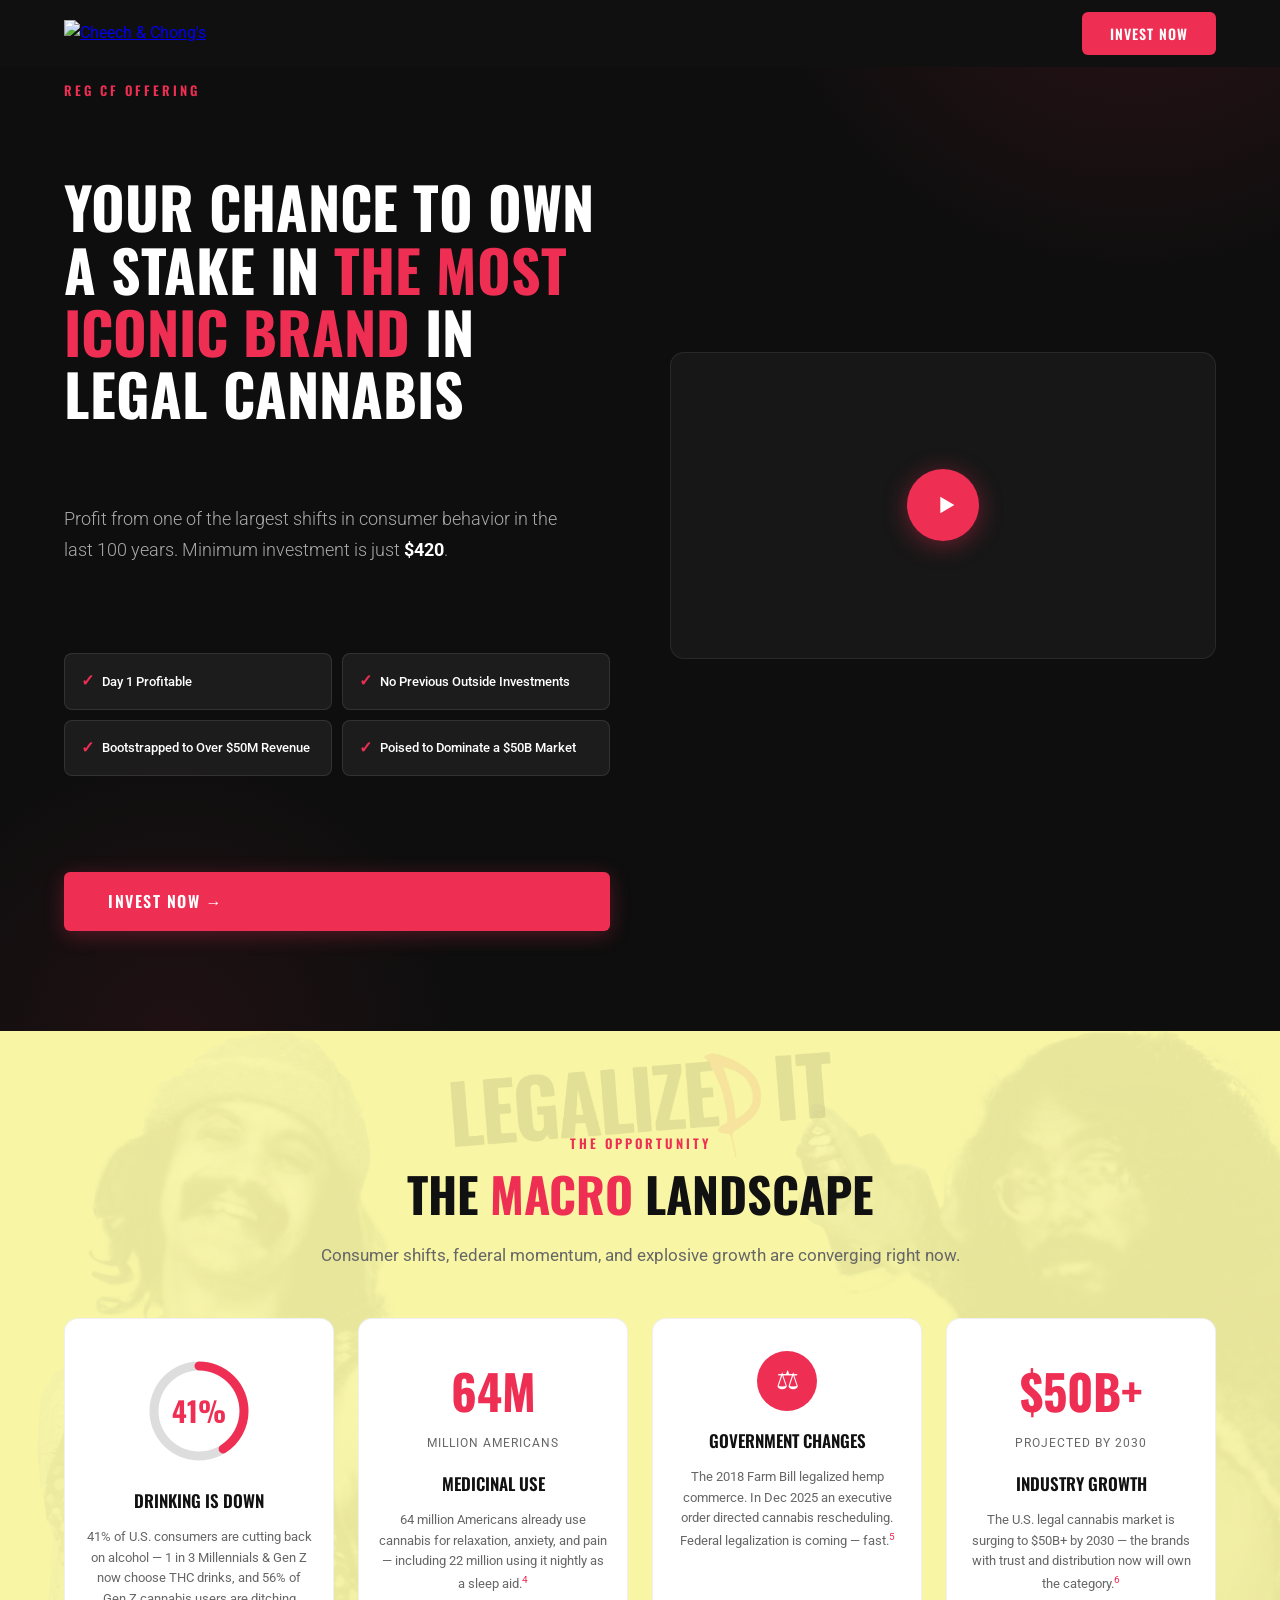
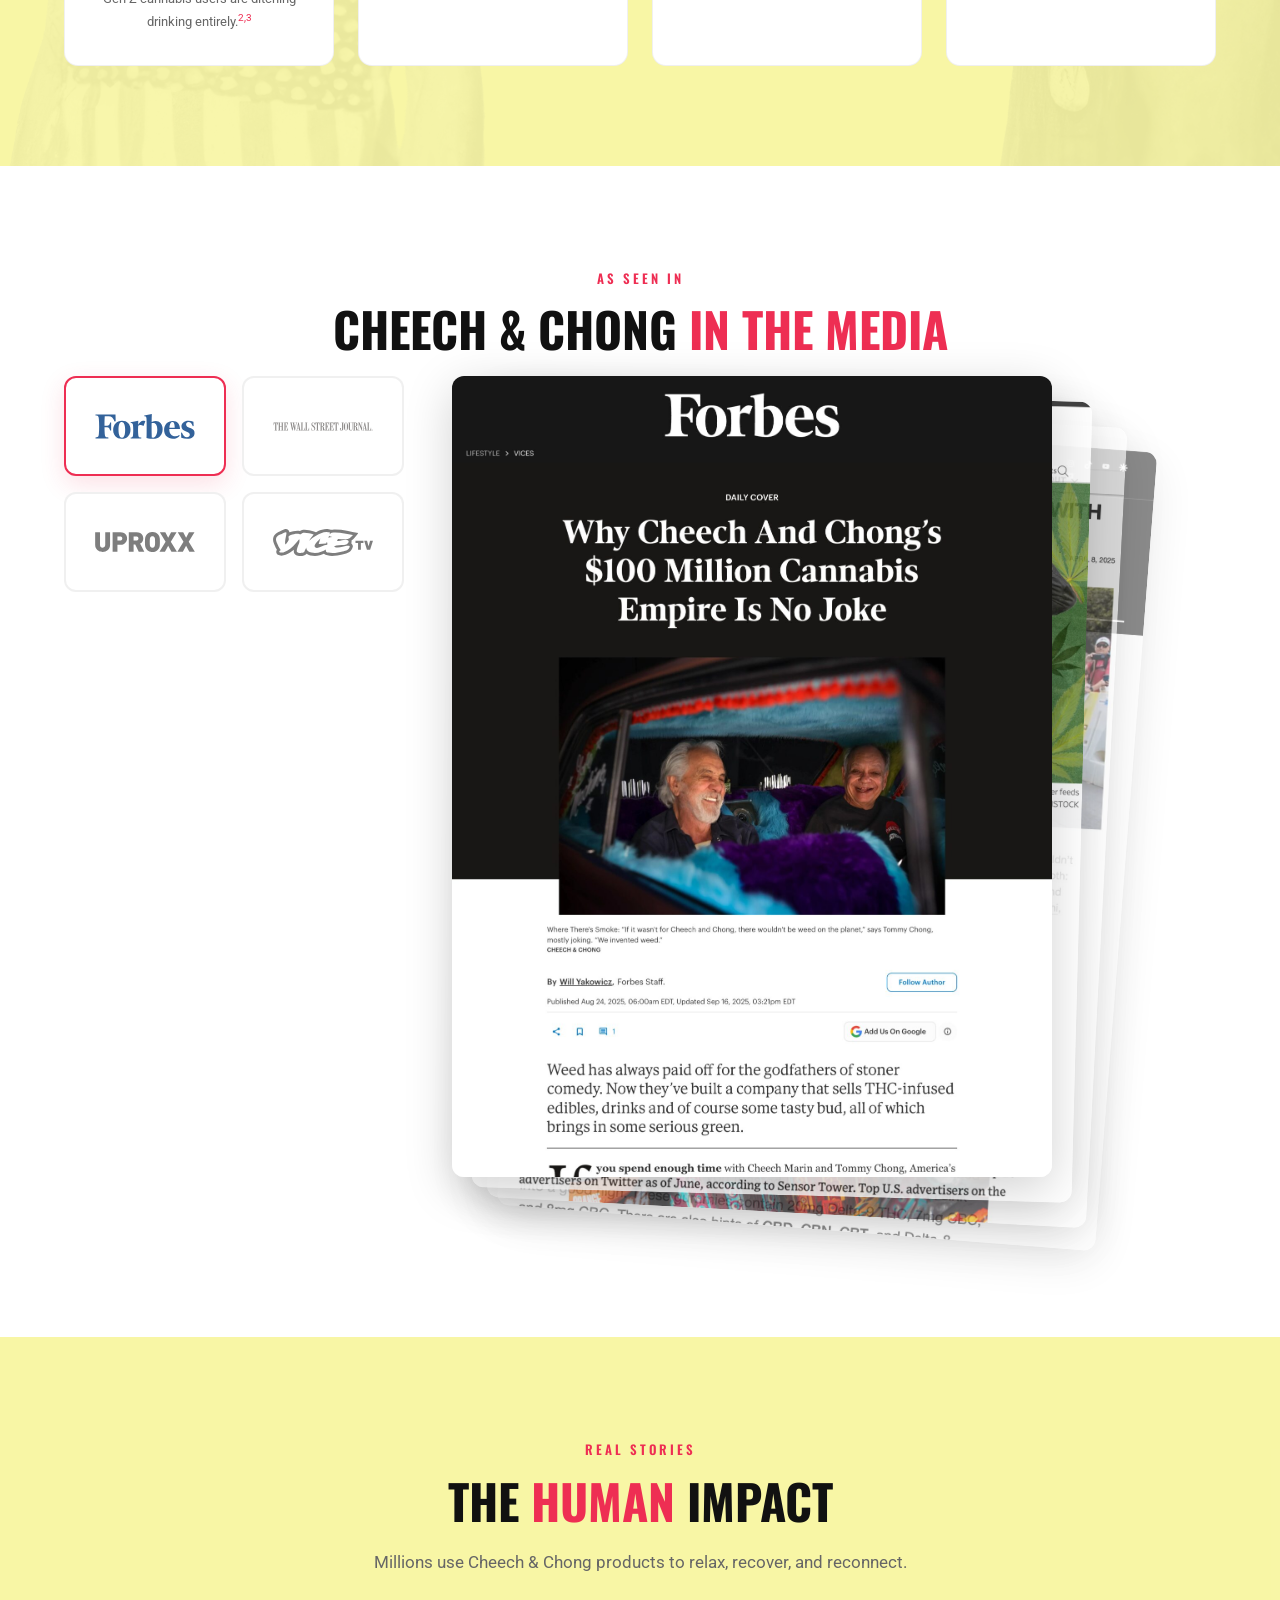
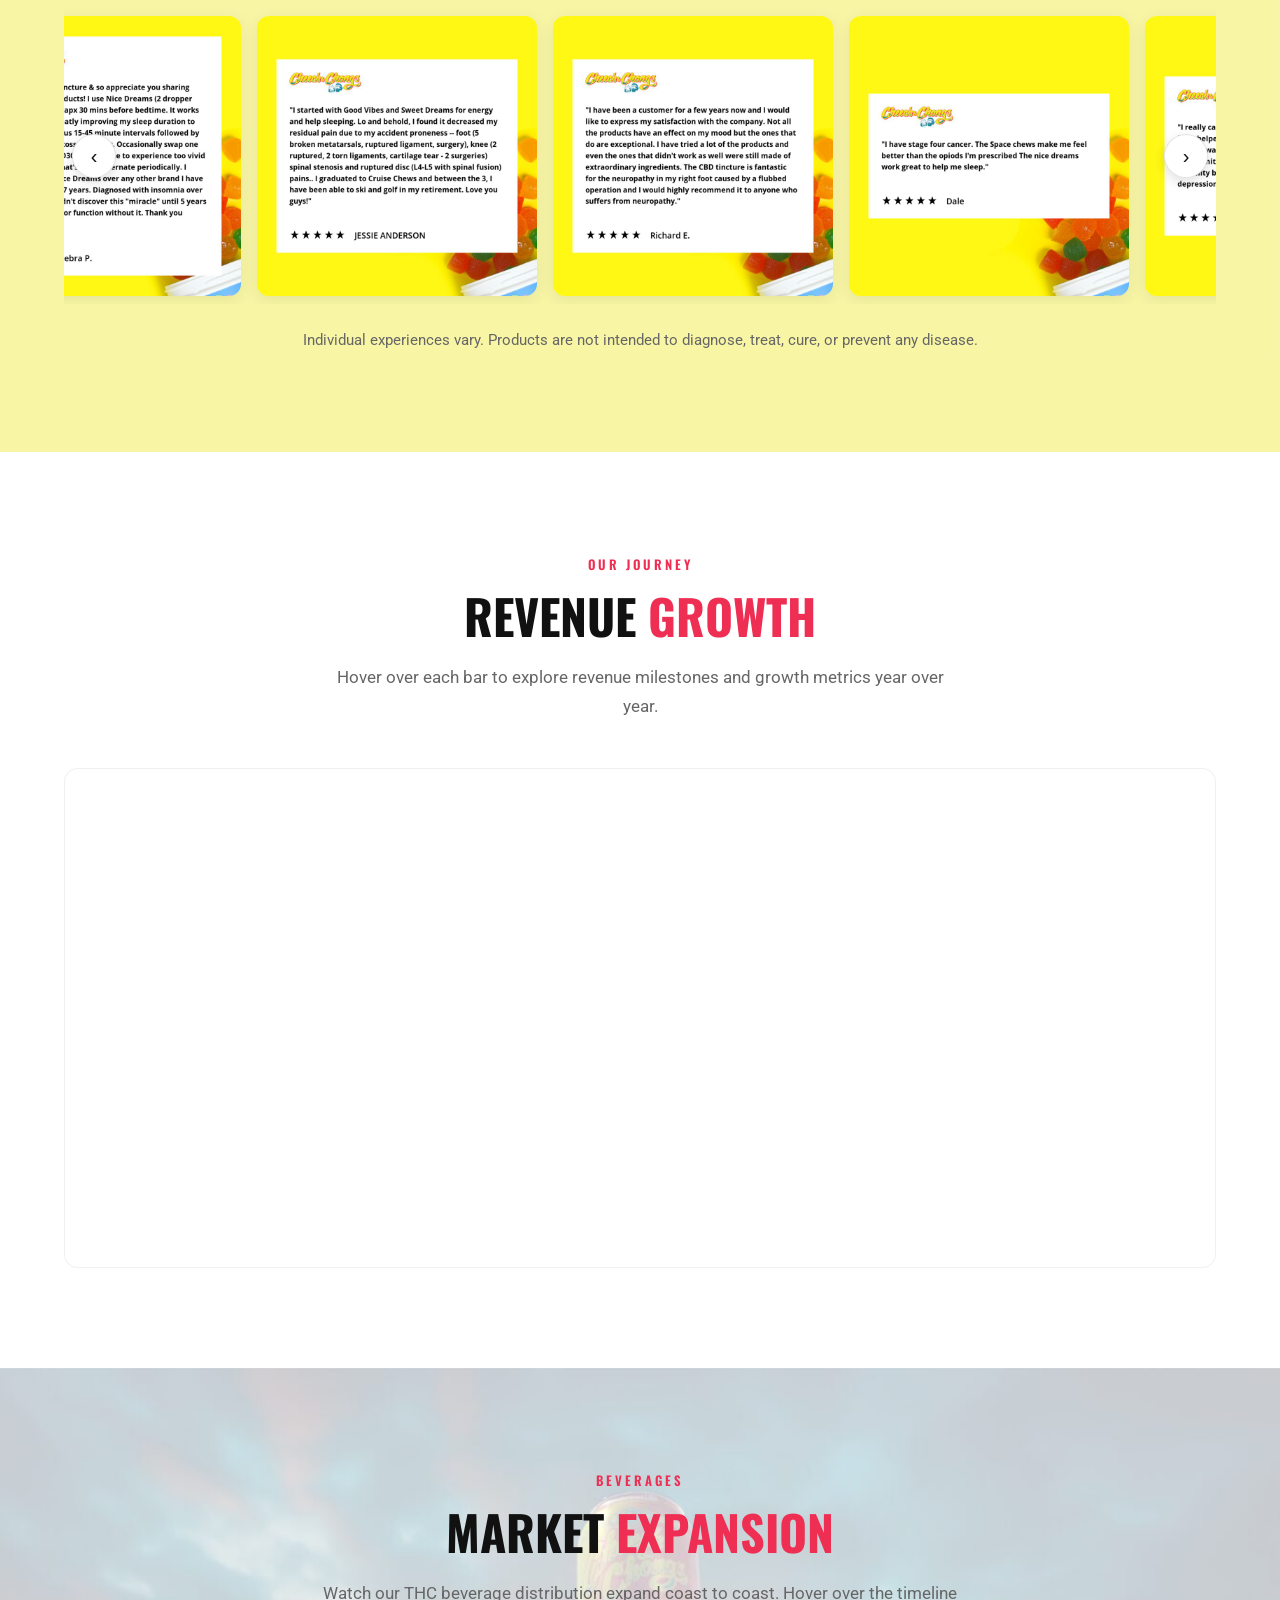
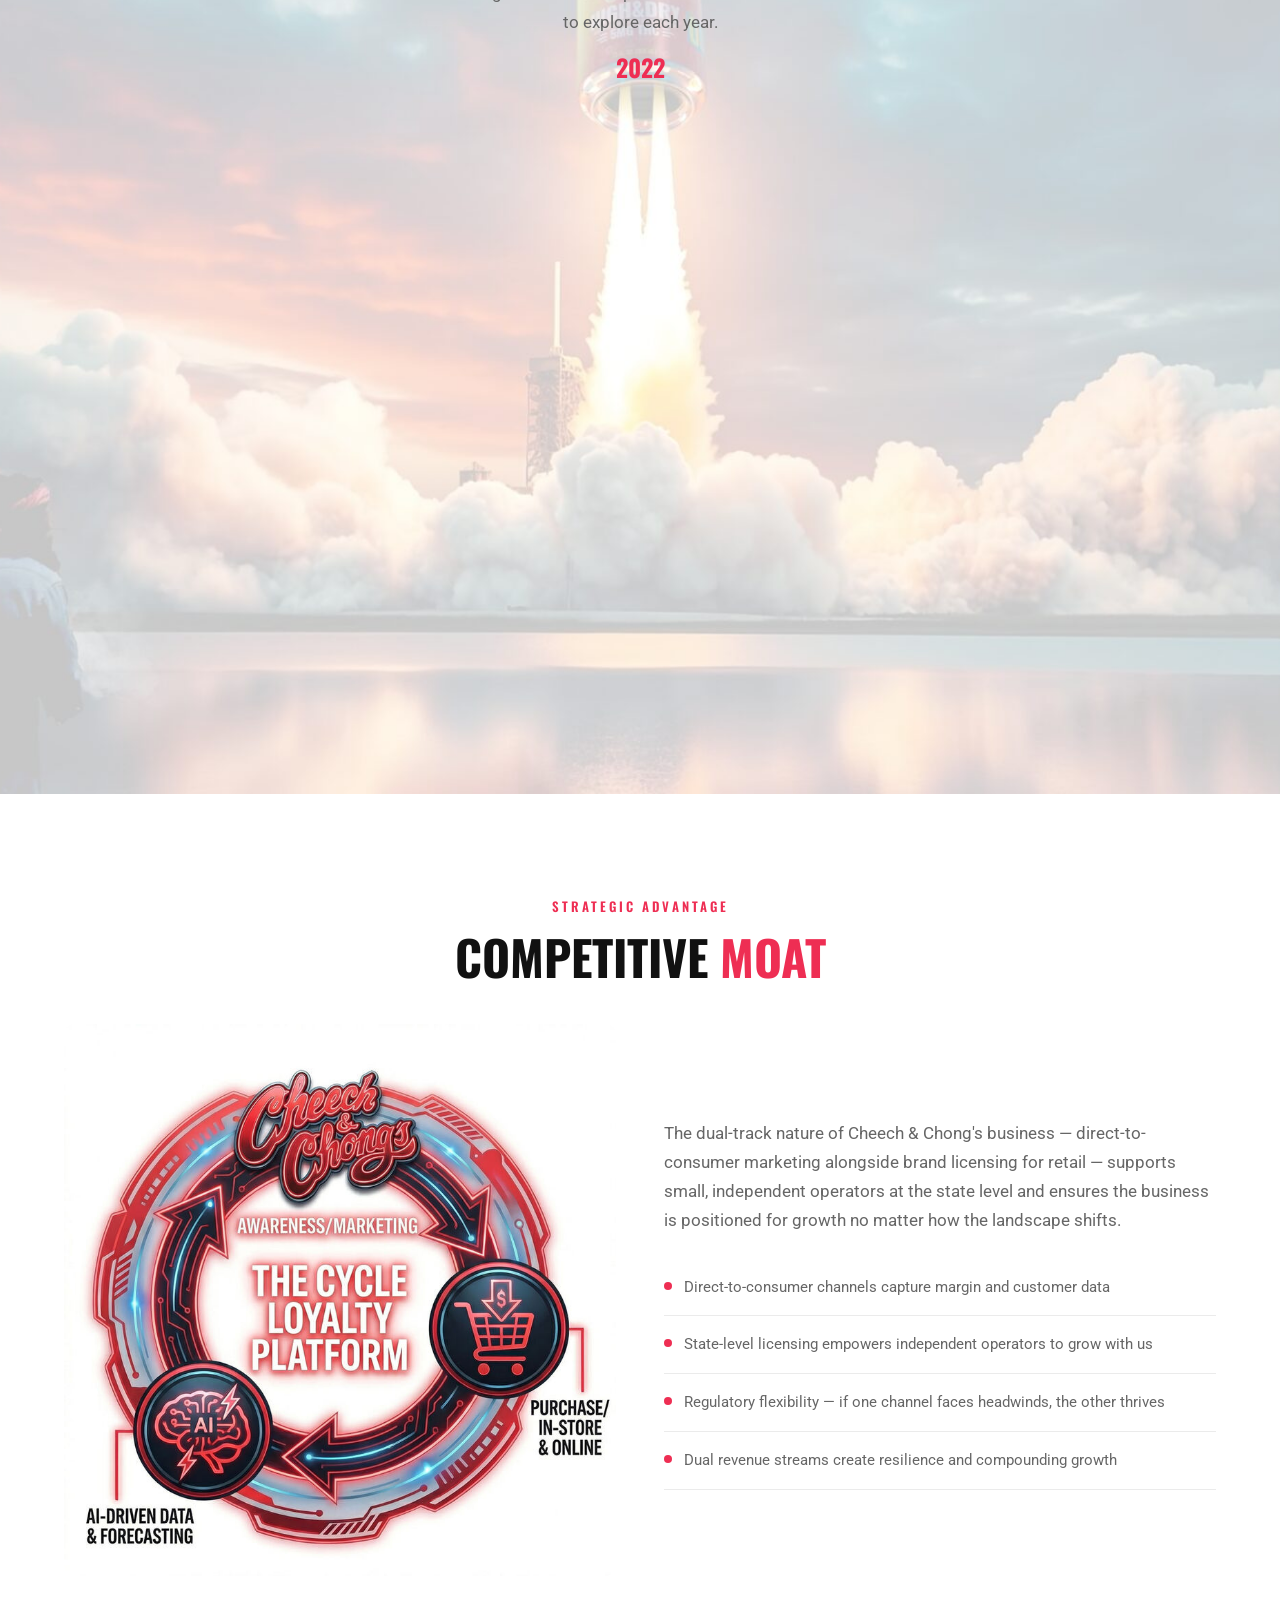
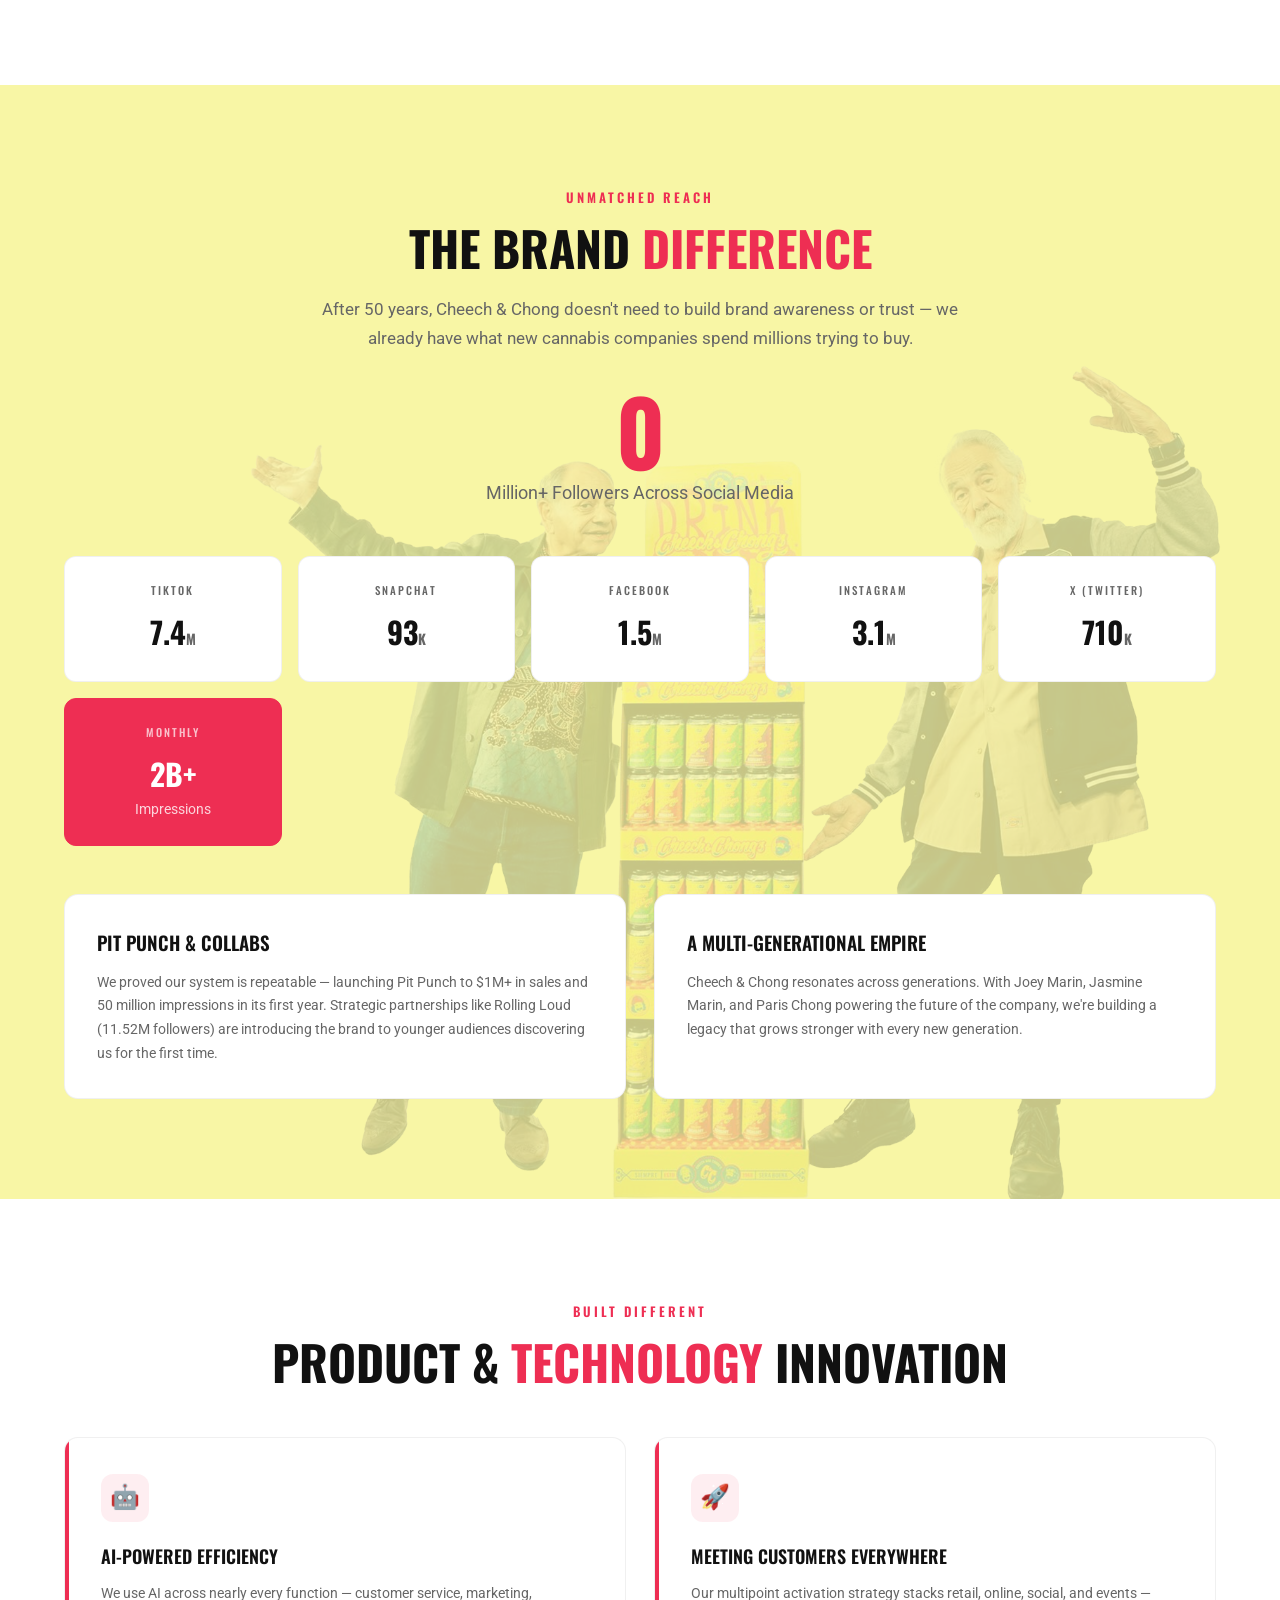
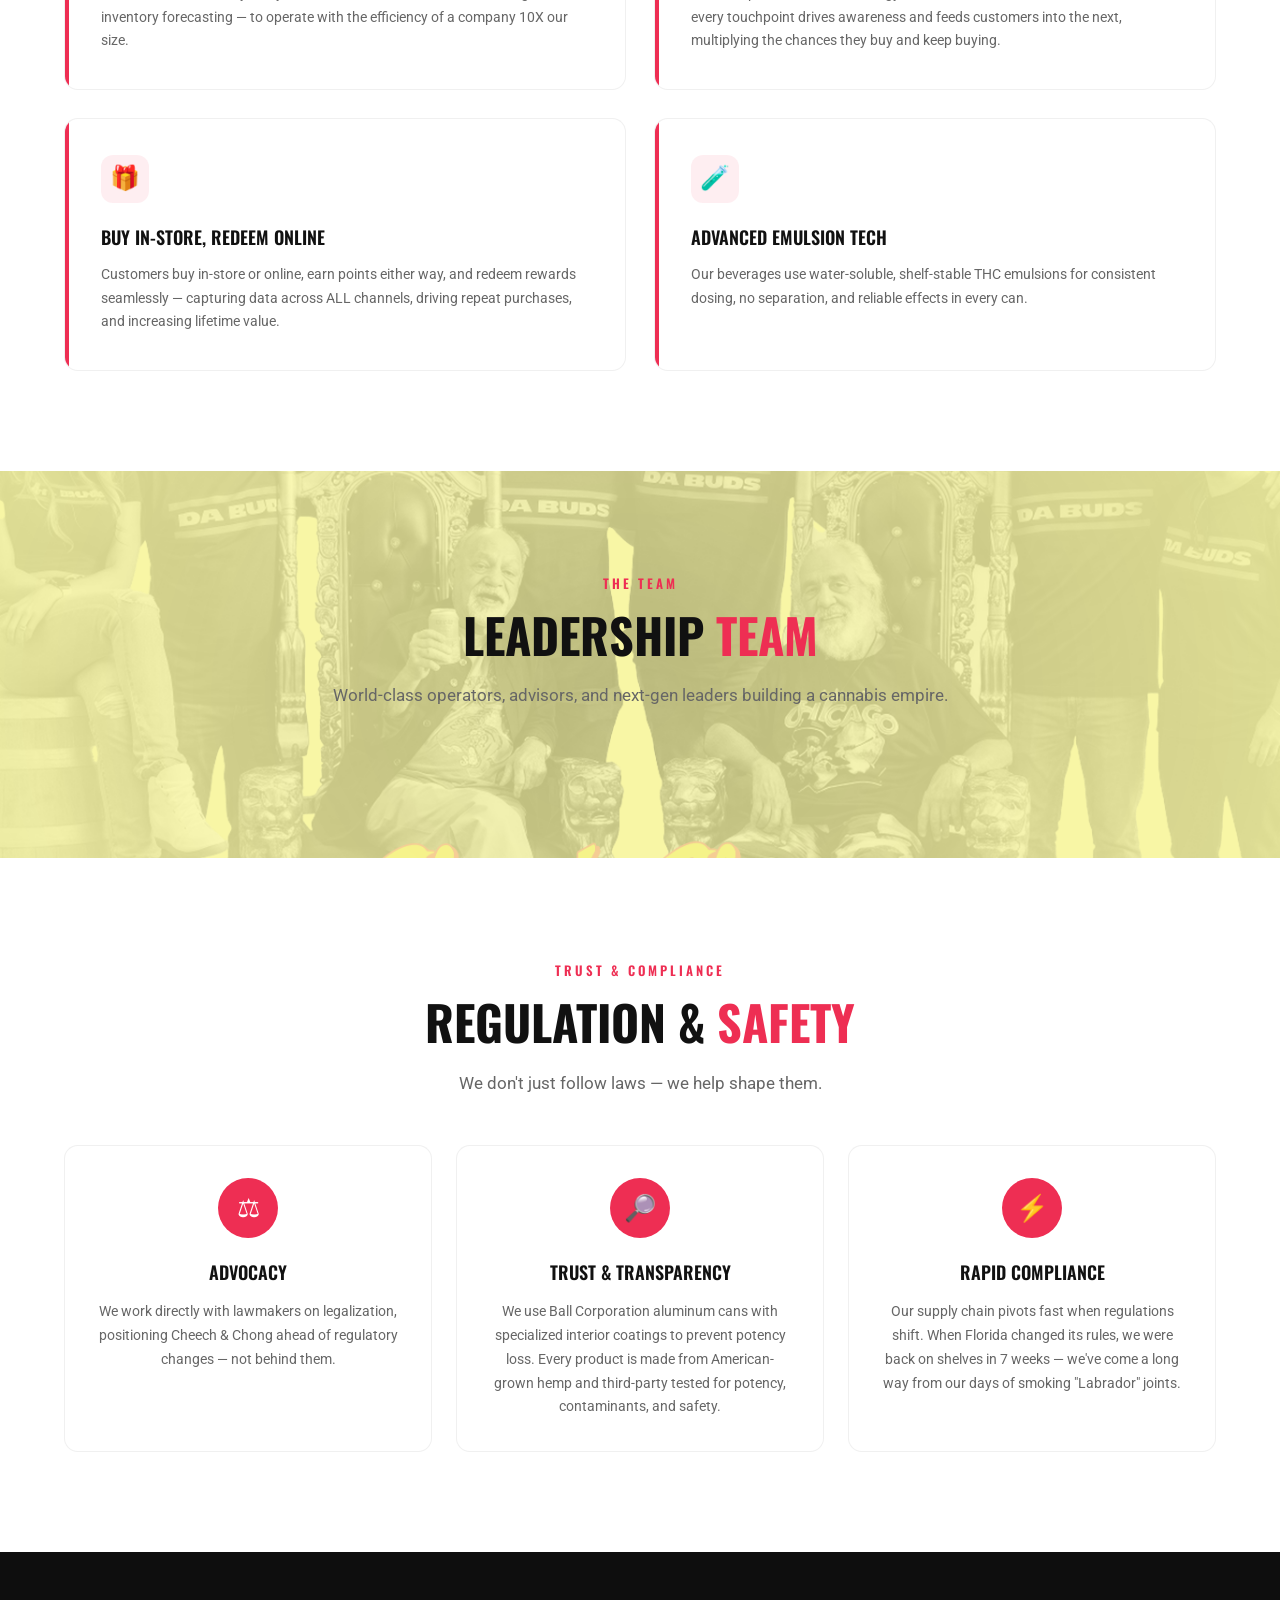
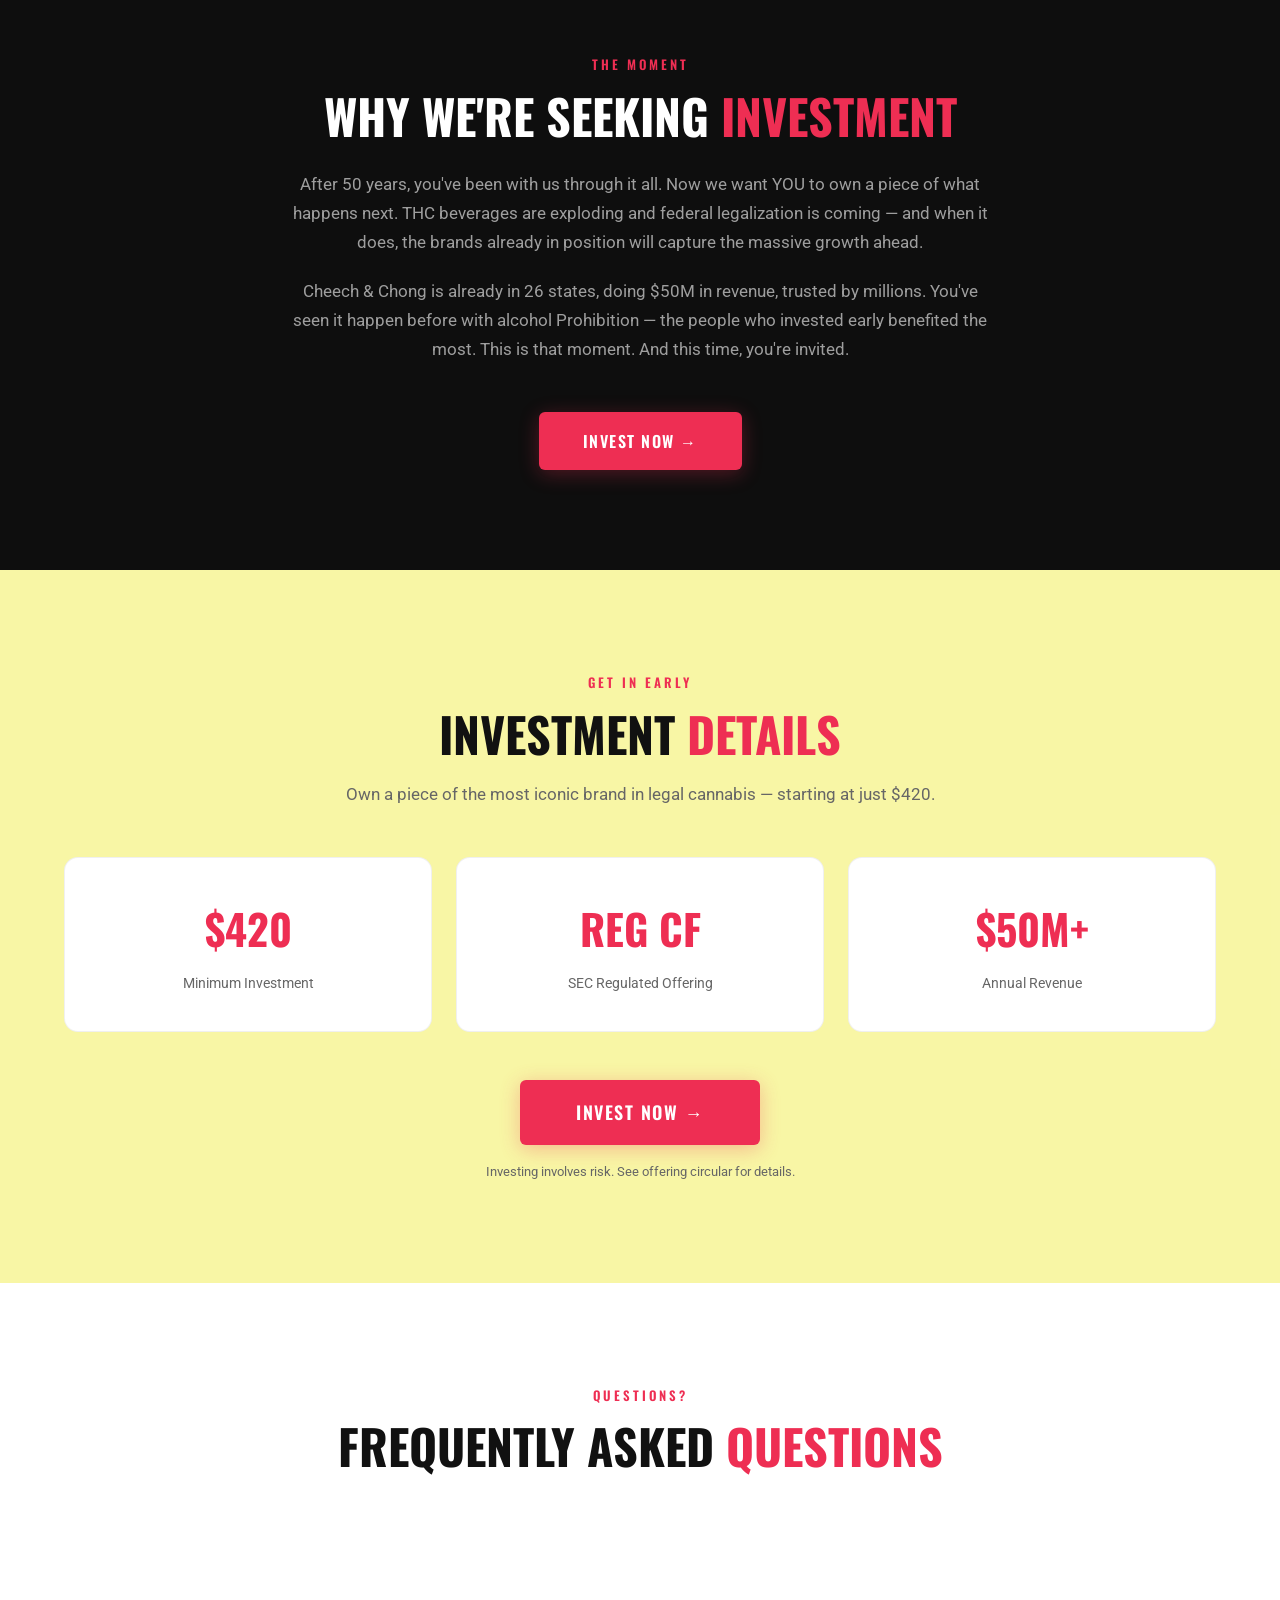
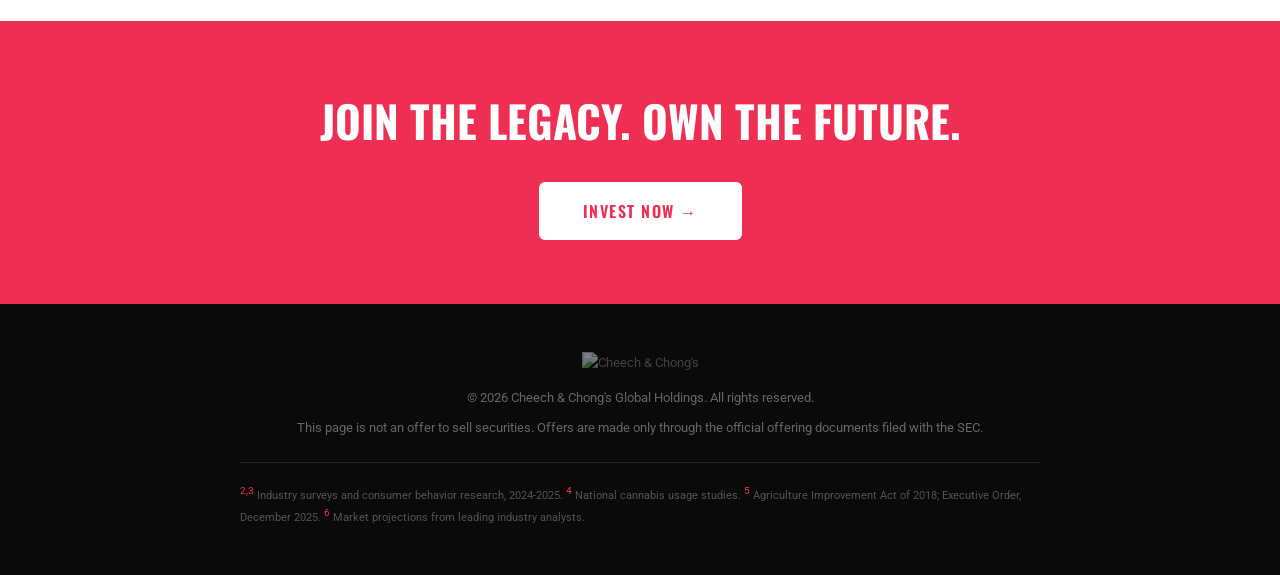
==== commit dca3b85d: "Update index.html Fixed capitalization of loyalty-cycle" ====
--- a/index.html
+++ b/index.html
@@ -758,7 +758,7 @@
     </div>
     <div class="moat-grid">
       <div class="moat-visual reveal">
-        <img src="assets/loyalty-cycle.jpg" alt="Loyalty Cycle" style="width:100%;height:auto;border-radius:12px;">
+        <img src="assets/Loyalty-Cycle.jpg" alt="Loyalty Cycle" style="width:100%;height:auto;border-radius:12px;">
       </div>
       <div class="reveal">
         <p class="section-subtitle" style="max-width:100%;margin-bottom:24px;">The dual-track nature of Cheech &amp; Chong's business — direct-to-consumer marketing alongside brand licensing for retail — supports small, independent operators at the state level and ensures the business is positioned for growth no matter how the landscape shifts.</p>
